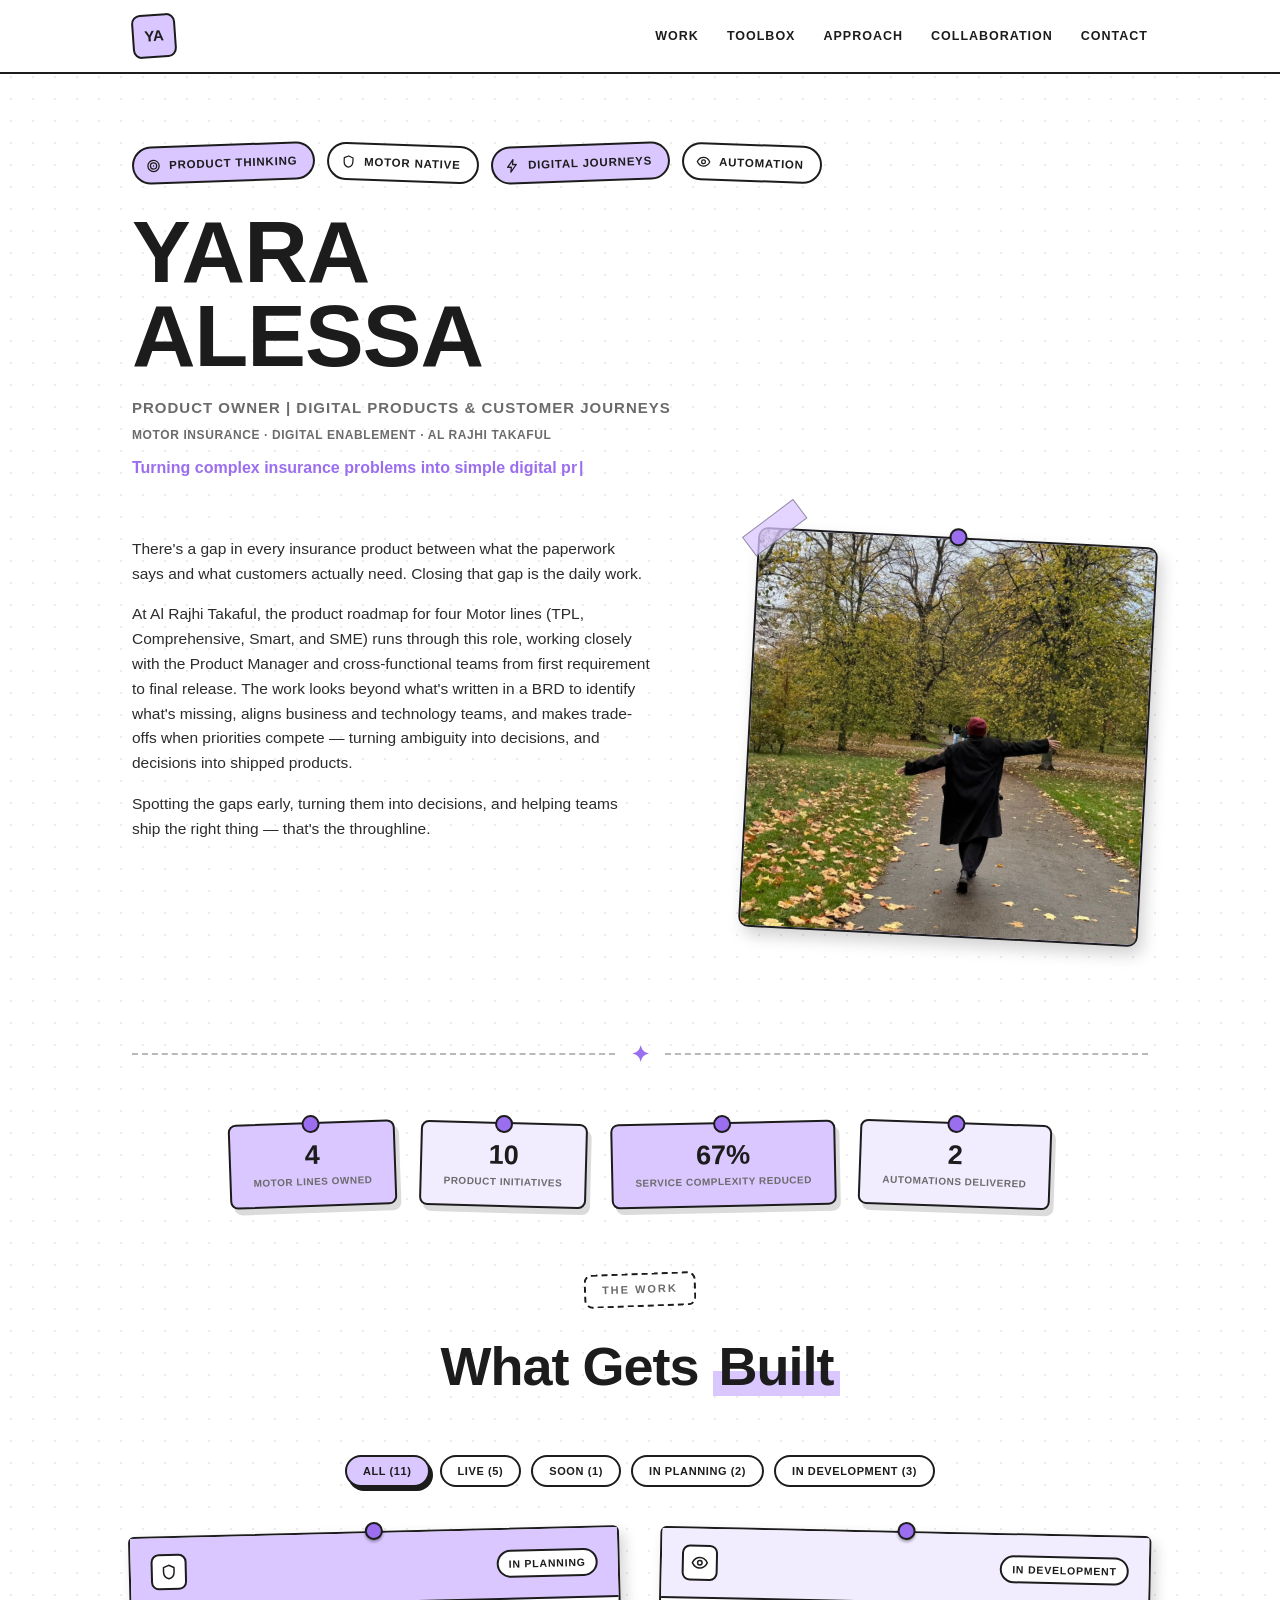
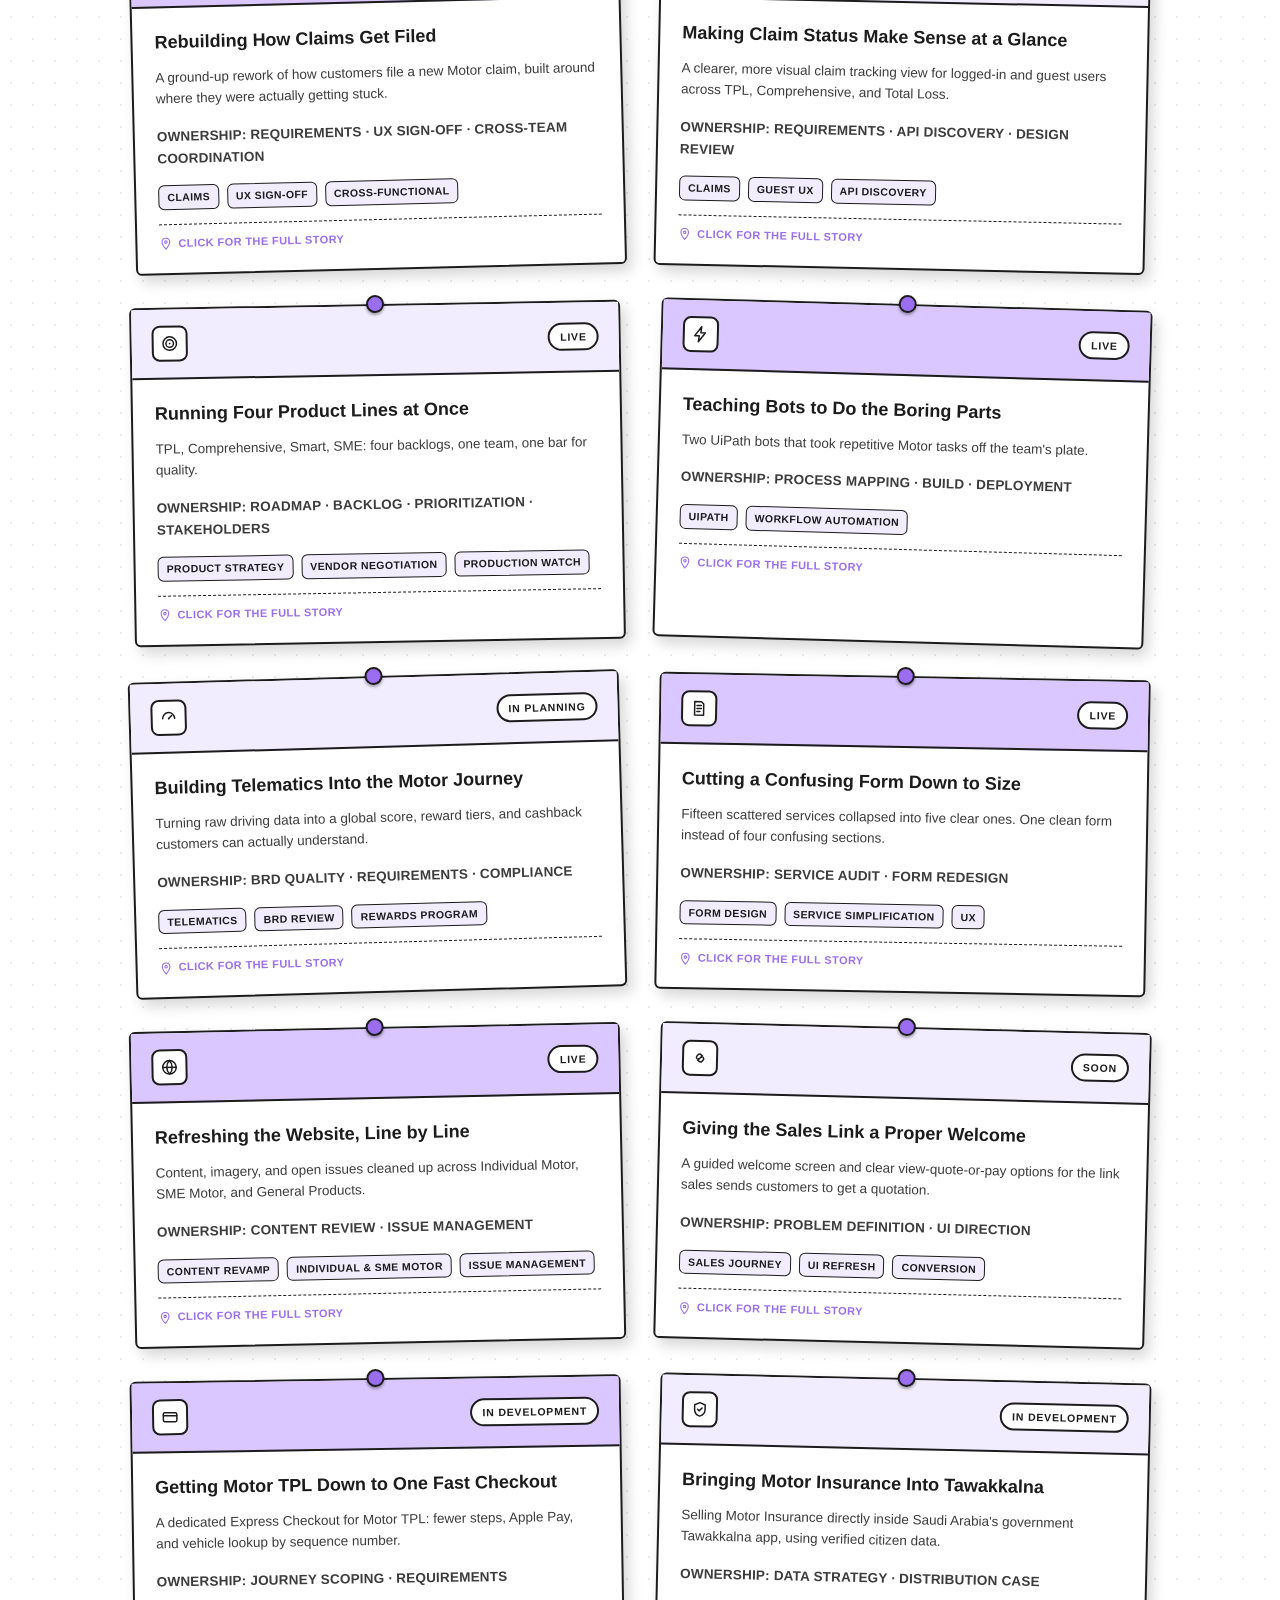
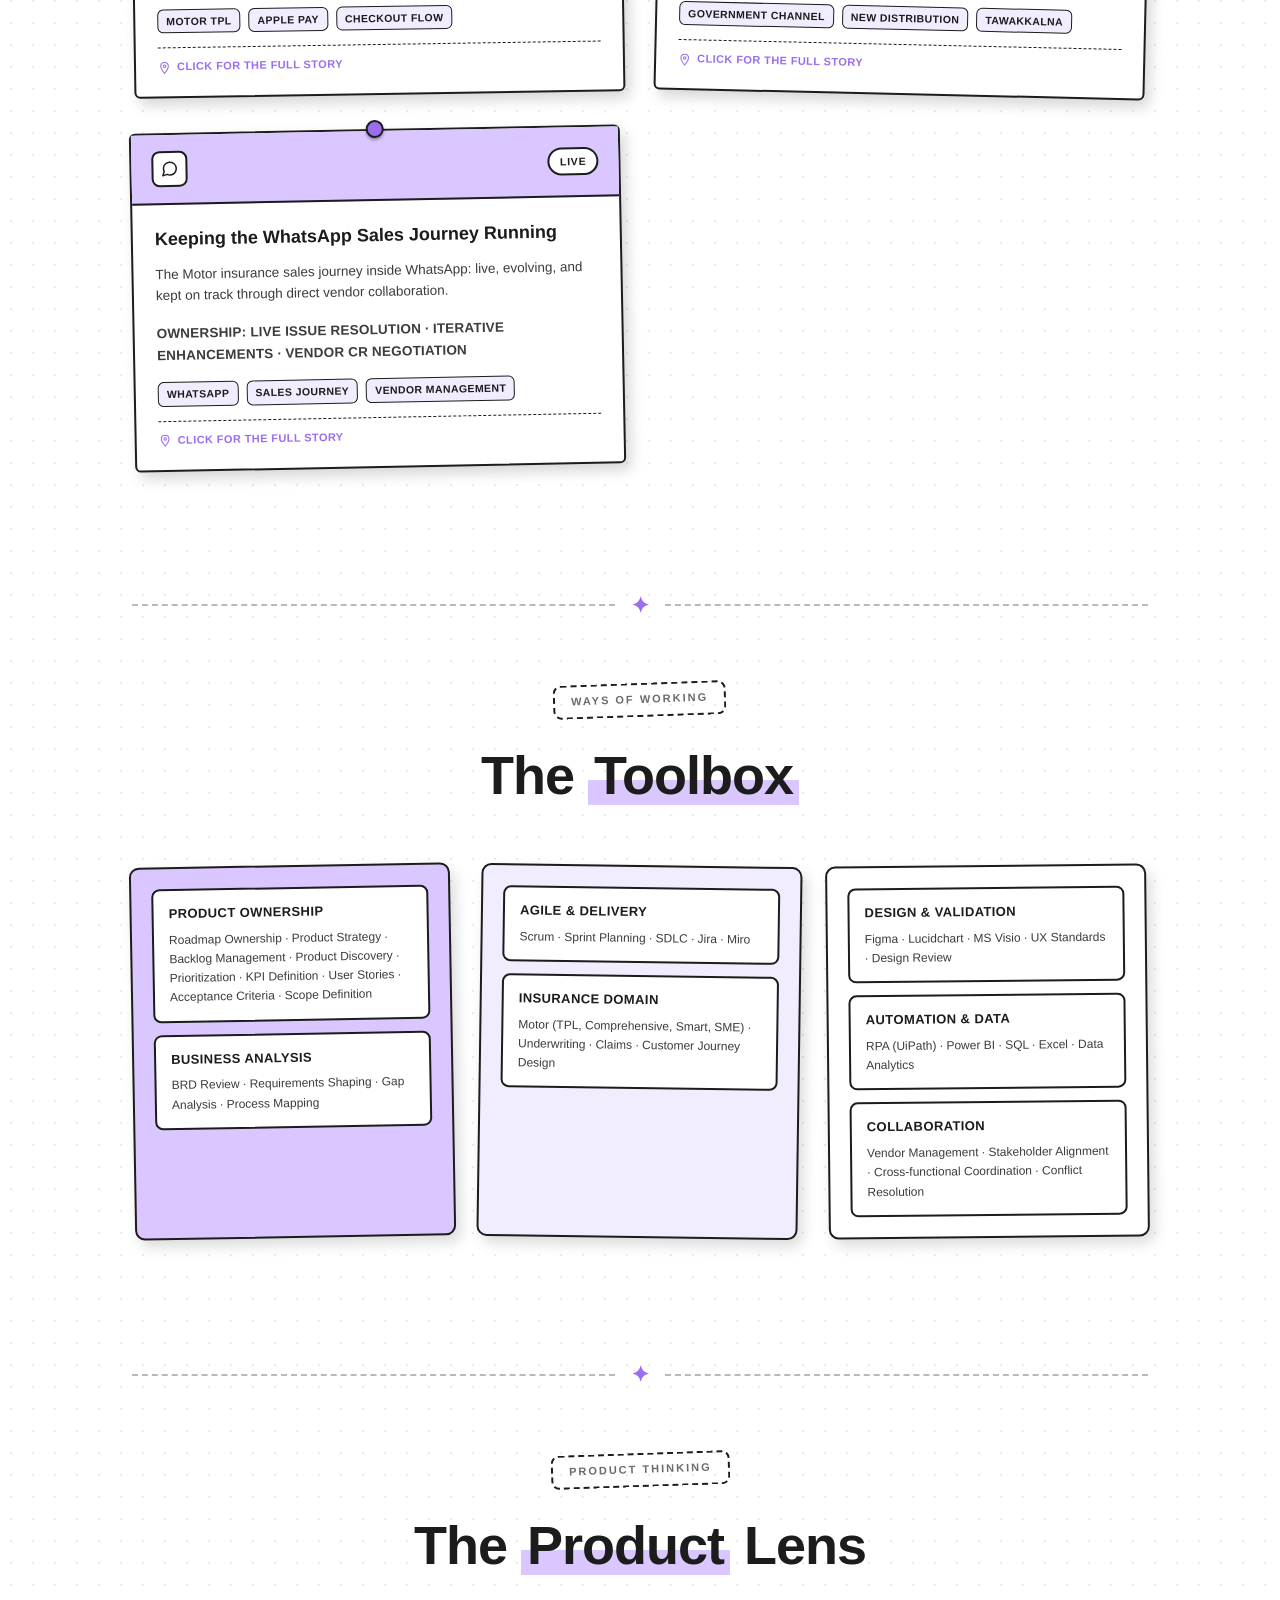
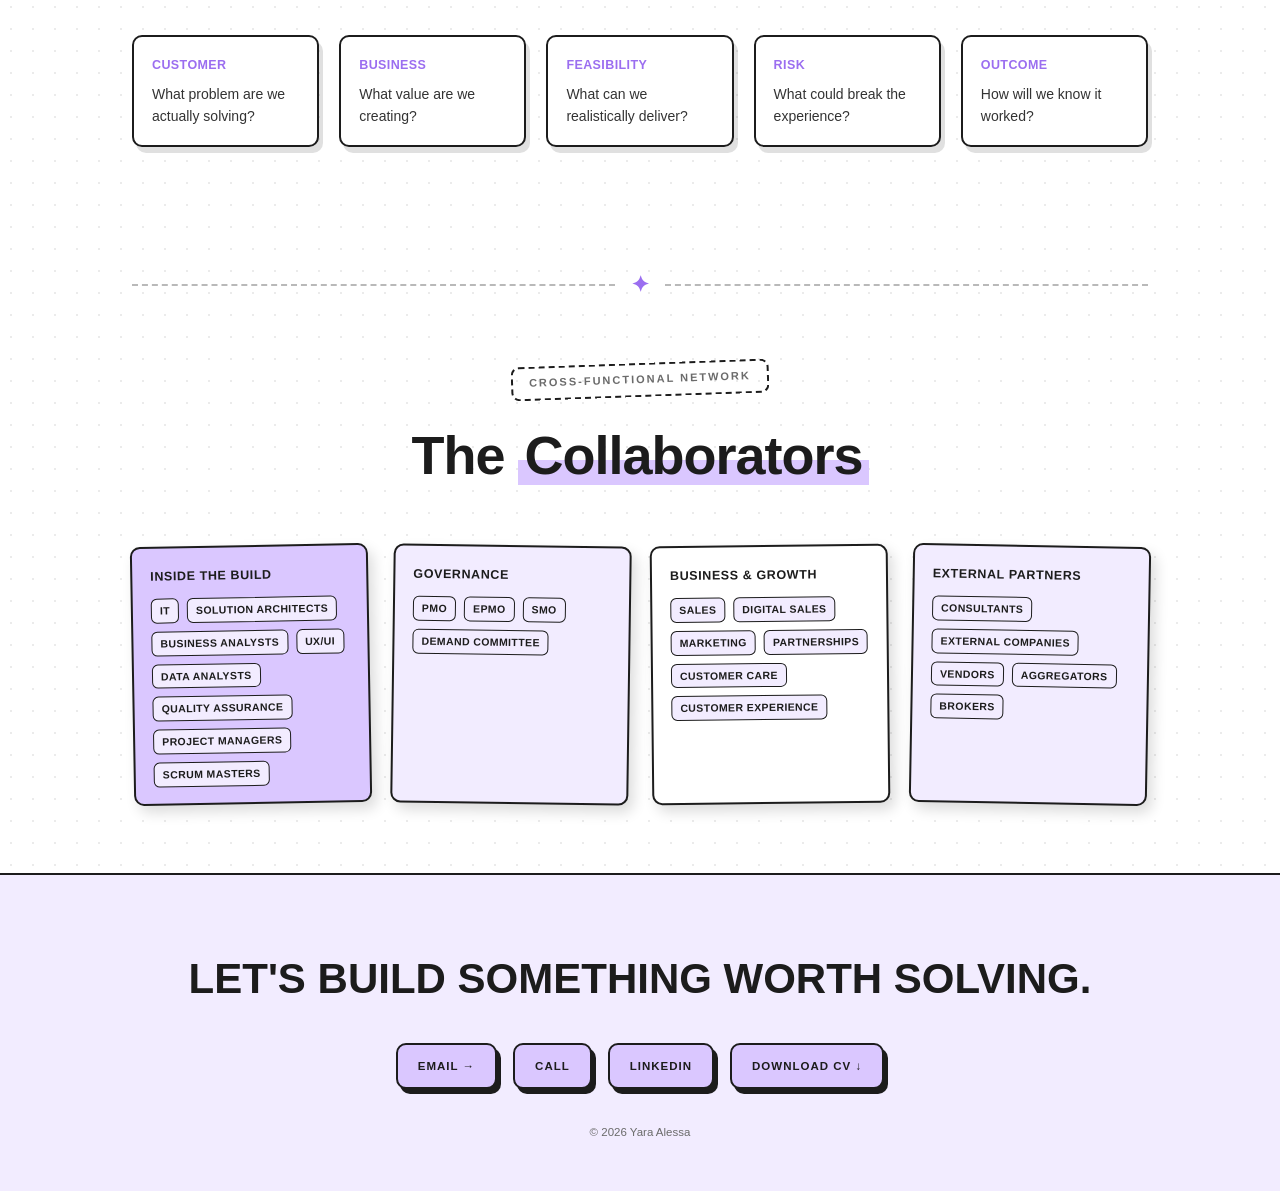
==== index.html @ 19c5534a "Restore plain nav bar Brings back the nav (logo, section links, scroll progress line) as it was at 6" ====
<!DOCTYPE html>
<html lang="en">
<head>
<meta charset="UTF-8">
<meta name="viewport" content="width=device-width, initial-scale=1.0">
<title>Yara Alessa | Product Owner</title>
<link rel="stylesheet" href="css/styles.css">
</head>
<body>

<nav>
  <div class="scroll-progress" id="scrollProgress"></div>
  <div class="wrap">
    <div class="logo-box">YA</div>
    <div class="navlinks">
      <a href="#work">Work</a>
      <a href="#skills">Toolbox</a>
      <a href="#thinking">Approach</a>
      <a href="#collaborators">Collaboration</a>
      <a href="#contact">Contact</a>
    </div>
  </div>
</nav>

<header class="hero">
  <div class="leaves" aria-hidden="true">
    <div class="leaf" style="left:4%;width:16px;animation-duration:12s;animation-delay:-2s;color:#c1602f;">
      <svg viewBox="0 0 24 24" width="16" height="16" stroke="#c1602f"><path d="M12 2C7 6 4 11 4 15a8 8 0 0016 0c0-4-3-9-8-13z"/><path d="M12 21V8"/></svg>
    </div>
    <div class="leaf" style="left:14%;width:12px;animation-duration:9s;animation-delay:-6s;">
      <svg viewBox="0 0 24 24" width="12" height="12" stroke="#d99a3d"><path d="M12 2C7 6 4 11 4 15a8 8 0 0016 0c0-4-3-9-8-13z"/><path d="M12 21V8"/></svg>
    </div>
    <div class="leaf" style="left:26%;width:20px;animation-duration:15s;animation-delay:-1s;">
      <svg viewBox="0 0 24 24" width="20" height="20" stroke="#c1602f"><path d="M12 2C7 6 4 11 4 15a8 8 0 0016 0c0-4-3-9-8-13z"/><path d="M12 21V8"/></svg>
    </div>
    <div class="leaf" style="left:38%;width:14px;animation-duration:10.5s;animation-delay:-4s;">
      <svg viewBox="0 0 24 24" width="14" height="14" stroke="#e0b34d"><path d="M12 2C7 6 4 11 4 15a8 8 0 0016 0c0-4-3-9-8-13z"/><path d="M12 21V8"/></svg>
    </div>
    <div class="leaf" style="left:52%;width:18px;animation-duration:13s;animation-delay:-8s;">
      <svg viewBox="0 0 24 24" width="18" height="18" stroke="#c1602f"><path d="M12 2C7 6 4 11 4 15a8 8 0 0016 0c0-4-3-9-8-13z"/><path d="M12 21V8"/></svg>
    </div>
    <div class="leaf" style="left:64%;width:13px;animation-duration:11s;animation-delay:-3s;">
      <svg viewBox="0 0 24 24" width="13" height="13" stroke="#d99a3d"><path d="M12 2C7 6 4 11 4 15a8 8 0 0016 0c0-4-3-9-8-13z"/><path d="M12 21V8"/></svg>
    </div>
    <div class="leaf" style="left:76%;width:19px;animation-duration:14s;animation-delay:-7s;">
      <svg viewBox="0 0 24 24" width="19" height="19" stroke="#e0b34d"><path d="M12 2C7 6 4 11 4 15a8 8 0 0016 0c0-4-3-9-8-13z"/><path d="M12 21V8"/></svg>
    </div>
    <div class="leaf" style="left:88%;width:15px;animation-duration:10s;animation-delay:-5s;">
      <svg viewBox="0 0 24 24" width="15" height="15" stroke="#c1602f"><path d="M12 2C7 6 4 11 4 15a8 8 0 0016 0c0-4-3-9-8-13z"/><path d="M12 21V8"/></svg>
    </div>
    <div class="leaf" style="left:95%;width:11px;animation-duration:9.5s;animation-delay:-9s;">
      <svg viewBox="0 0 24 24" width="11" height="11" stroke="#d99a3d"><path d="M12 2C7 6 4 11 4 15a8 8 0 0016 0c0-4-3-9-8-13z"/><path d="M12 21V8"/></svg>
    </div>
  </div>
  <div class="wrap">
    <div class="badges">
      <span class="pill c1"><svg viewBox="0 0 24 24"><circle cx="12" cy="12" r="9"/><circle cx="12" cy="12" r="5"/><circle cx="12" cy="12" r="1.2" fill="var(--ink)" stroke="none"/></svg>Product Thinking</span>
      <span class="pill c2"><svg viewBox="0 0 24 24"><path d="M12 3l7 3v6c0 5-3.5 8-7 9-3.5-1-7-4-7-9V6l7-3z"/></svg>Motor Native</span>
      <span class="pill c3"><svg viewBox="0 0 24 24"><path d="M13 2L4 14h6l-1 8 9-12h-6l1-8z"/></svg>Digital Journeys</span>
      <span class="pill c4"><svg viewBox="0 0 24 24"><path d="M2 12s3.5-7 10-7 10 7 10 7-3.5 7-10 7-10-7-10-7z"/><circle cx="12" cy="12" r="3"/></svg>Automation</span>
    </div>

    <h1 class="name">Yara<br>Alessa</h1>
    <div class="role">Product Owner | Digital Products &amp; Customer Journeys</div>
    <div class="role-sub">Motor Insurance · Digital Enablement · Al Rajhi Takaful</div>
    <div class="tagline"><span id="taglineText"></span><span class="tagline-cursor">|</span></div>

    <div class="hero-grid">
      <div class="hero-text">
        <p>There's a gap in every insurance product between what the paperwork says and what customers
        actually need. Closing that gap is the daily work.</p>
        <p>At Al Rajhi Takaful, the product roadmap for four Motor lines (TPL, Comprehensive, Smart,
        and SME) runs through this role, working closely with the Product Manager and cross-functional
        teams from first requirement to final release. The work looks beyond what's written in a BRD to
        identify what's missing, aligns business and technology teams, and makes trade-offs when
        priorities compete — turning ambiguity into decisions, and decisions into shipped products.</p>
        <p>Spotting the gaps early, turning them into decisions, and helping teams ship the right thing —
        that's the throughline.</p>
        </div>
      <div class="monogram-card">
        <div class="tape"></div>
        <div class="pin"></div>
        <div class="photo-frame">
          <img src="assets/yara-photo.jpg" alt="Yara Alessa walking in an autumn park">
        </div>
      </div>
    </div>
  </div>
</header>

<div class="wrap"><div class="divider"><span class="line"></span><span class="mark">✦</span><span class="line"></span></div></div>

<div class="wrap">
  <div class="stats-strip">
    <div class="stat-note n1"><span class="stat-num">4</span><span class="stat-label">Motor Lines Owned</span></div>
    <div class="stat-note n2"><span class="stat-num">10</span><span class="stat-label">Product Initiatives</span></div>
    <div class="stat-note n3"><span class="stat-num">67%</span><span class="stat-label">Service Complexity Reduced</span></div>
    <div class="stat-note n4"><span class="stat-num">2</span><span class="stat-label">Automations Delivered</span></div>
  </div>
</div>

<section id="work">
  <div class="wrap">
    <div class="eyebrow-wrap">
      <span class="eyebrow-badge">The Work</span>
      <h2 class="big-heading">What Gets <span class="hl">Built</span></h2>
    </div>

    <div class="filter-bar">
      <button class="filter-pill active" data-filter="all">All (11)</button>
      <button class="filter-pill" data-filter="Live">Live (5)</button>
      <button class="filter-pill" data-filter="Soon">Soon (1)</button>
      <button class="filter-pill" data-filter="In Planning">In Planning (2)</button>
      <button class="filter-pill" data-filter="In Development">In Development (3)</button>
    </div>

    <div class="project-grid">

      <div class="p-card c1" data-status="In Planning" onclick="openModal('modal-1')" role="button" tabindex="0" onkeydown="if(event.key==='Enter'){openModal('modal-1')}">
        <div class="pin"></div>
        <div class="bar">
          <div class="icon-box"><svg viewBox="0 0 24 24"><path d="M12 3l7 3v6c0 5-3.5 8-7 9-3.5-1-7-4-7-9V6l7-3z"/></svg></div>
          <span class="status-chip">In Planning</span>
        </div>
        <div class="p-body">
          <h3>Rebuilding How Claims Get Filed</h3>
          <p>A ground-up rework of how customers file a new Motor claim, built around where they were
          actually getting stuck.</p>
          <p class="ownership-line">Ownership: Requirements · UX Sign-off · Cross-team Coordination</p>
          <div class="tag-row">
            <span class="tag">Claims</span>
            <span class="tag">UX Sign-off</span>
            <span class="tag">Cross-functional</span>
          </div>
          <div class="click-hint"><svg viewBox="0 0 24 24"><path d="M12 2C8 2 5 5 5 9c0 5 7 13 7 13s7-8 7-13c0-4-3-7-7-7z"/><circle cx="12" cy="9" r="2.3"/></svg>Click for the full story</div>
        </div>
      </div>

      <div class="p-card" data-status="In Development" onclick="openModal('modal-6')" role="button" tabindex="0" onkeydown="if(event.key==='Enter'){openModal('modal-6')}">
        <div class="pin"></div>
        <div class="bar">
          <div class="icon-box"><svg viewBox="0 0 24 24"><path d="M2 12s3.5-7 10-7 10 7 10 7-3.5 7-10 7-10-7-10-7z"/><circle cx="12" cy="12" r="3"/></svg></div>
          <span class="status-chip">In Development</span>
        </div>
        <div class="p-body">
          <h3>Making Claim Status Make Sense at a Glance</h3>
          <p>A clearer, more visual claim tracking view for logged-in and guest users across TPL, Comprehensive, and Total Loss.</p>
          <p class="ownership-line">Ownership: Requirements · API Discovery · Design Review</p>
          <div class="tag-row">
            <span class="tag">Claims</span>
            <span class="tag">Guest UX</span>
            <span class="tag">API Discovery</span>
          </div>
          <div class="click-hint"><svg viewBox="0 0 24 24"><path d="M12 2C8 2 5 5 5 9c0 5 7 13 7 13s7-8 7-13c0-4-3-7-7-7z"/><circle cx="12" cy="9" r="2.3"/></svg>Click for the full story</div>
        </div>
      </div>

      <div class="p-card c2" data-status="Live" onclick="openModal('modal-2')" role="button" tabindex="0" onkeydown="if(event.key==='Enter'){openModal('modal-2')}">
        <div class="pin"></div>
        <div class="bar">
          <div class="icon-box"><svg viewBox="0 0 24 24"><circle cx="12" cy="12" r="9"/><circle cx="12" cy="12" r="5"/><circle cx="12" cy="12" r="1.2" fill="var(--ink)" stroke="none"/></svg></div>
          <span class="status-chip">Live</span>
        </div>
        <div class="p-body">
          <h3>Running Four Product Lines at Once</h3>
          <p>TPL, Comprehensive, Smart, SME: four backlogs, one team, one bar for quality.</p>
          <p class="ownership-line">Ownership: Roadmap · Backlog · Prioritization · Stakeholders</p>
          <div class="tag-row">
            <span class="tag">Product Strategy</span>
            <span class="tag">Vendor Negotiation</span>
            <span class="tag">Production Watch</span>
          </div>
          <div class="click-hint"><svg viewBox="0 0 24 24"><path d="M12 2C8 2 5 5 5 9c0 5 7 13 7 13s7-8 7-13c0-4-3-7-7-7z"/><circle cx="12" cy="9" r="2.3"/></svg>Click for the full story</div>
        </div>
      </div>

      <div class="p-card c1" data-status="Live" onclick="openModal('modal-3')" role="button" tabindex="0" onkeydown="if(event.key==='Enter'){openModal('modal-3')}">
        <div class="pin"></div>
        <div class="bar">
          <div class="icon-box"><svg viewBox="0 0 24 24"><path d="M13 2L4 14h6l-1 8 9-12h-6l1-8z"/></svg></div>
          <span class="status-chip">Live</span>
        </div>
        <div class="p-body">
          <h3>Teaching Bots to Do the Boring Parts</h3>
          <p>Two UiPath bots that took repetitive Motor tasks off the team's plate.</p>
          <p class="ownership-line">Ownership: Process Mapping · Build · Deployment</p>
          <div class="tag-row">
            <span class="tag">UiPath</span>
            <span class="tag">Workflow Automation</span>
          </div>
          <div class="click-hint"><svg viewBox="0 0 24 24"><path d="M12 2C8 2 5 5 5 9c0 5 7 13 7 13s7-8 7-13c0-4-3-7-7-7z"/><circle cx="12" cy="9" r="2.3"/></svg>Click for the full story</div>
        </div>
      </div>

      <div class="p-card" data-status="In Planning" onclick="openModal('modal-4')" role="button" tabindex="0" onkeydown="if(event.key==='Enter'){openModal('modal-4')}">
        <div class="pin"></div>
        <div class="bar">
          <div class="icon-box"><svg viewBox="0 0 24 24"><path d="M4 13a8 8 0 1 1 16 0"/><path d="M12 13l4-4"/><circle cx="12" cy="13" r="1.2" fill="var(--ink)" stroke="none"/></svg></div>
          <span class="status-chip">In Planning</span>
        </div>
        <div class="p-body">
          <h3>Building Telematics Into the Motor Journey</h3>
          <p>Turning raw driving data into a global score, reward tiers, and cashback customers can actually understand.</p>
          <p class="ownership-line">Ownership: BRD Quality · Requirements · Compliance</p>
          <div class="tag-row">
            <span class="tag">Telematics</span>
            <span class="tag">BRD Review</span>
            <span class="tag">Rewards Program</span>
          </div>
          <div class="click-hint"><svg viewBox="0 0 24 24"><path d="M12 2C8 2 5 5 5 9c0 5 7 13 7 13s7-8 7-13c0-4-3-7-7-7z"/><circle cx="12" cy="9" r="2.3"/></svg>Click for the full story</div>
        </div>
      </div>

      <div class="p-card c1" data-status="Live" onclick="openModal('modal-5')" role="button" tabindex="0" onkeydown="if(event.key==='Enter'){openModal('modal-5')}">
        <div class="pin"></div>
        <div class="bar">
          <div class="icon-box"><svg viewBox="0 0 24 24"><path d="M6 3h9l3 3v15H6z"/><path d="M9 8h6M9 12h6M9 16h4"/></svg></div>
          <span class="status-chip">Live</span>
        </div>
        <div class="p-body">
          <h3>Cutting a Confusing Form Down to Size</h3>
          <p>Fifteen scattered services collapsed into five clear ones. One clean form instead of four confusing sections.</p>
          <p class="ownership-line">Ownership: Service Audit · Form Redesign</p>
          <div class="tag-row">
            <span class="tag">Form Design</span>
            <span class="tag">Service Simplification</span>
            <span class="tag">UX</span>
          </div>
          <div class="click-hint"><svg viewBox="0 0 24 24"><path d="M12 2C8 2 5 5 5 9c0 5 7 13 7 13s7-8 7-13c0-4-3-7-7-7z"/><circle cx="12" cy="9" r="2.3"/></svg>Click for the full story</div>
        </div>
      </div>

      <div class="p-card c1" data-status="Live" onclick="openModal('modal-7')" role="button" tabindex="0" onkeydown="if(event.key==='Enter'){openModal('modal-7')}">
        <div class="pin"></div>
        <div class="bar">
          <div class="icon-box"><svg viewBox="0 0 24 24"><circle cx="12" cy="12" r="9"/><path d="M3 12h18"/><path d="M12 3a13 13 0 0 1 0 18a13 13 0 0 1 0-18"/></svg></div>
          <span class="status-chip">Live</span>
        </div>
        <div class="p-body">
          <h3>Refreshing the Website, Line by Line</h3>
          <p>Content, imagery, and open issues cleaned up across Individual Motor, SME Motor, and General Products.</p>
          <p class="ownership-line">Ownership: Content Review · Issue Management</p>
          <div class="tag-row">
            <span class="tag">Content Revamp</span>
            <span class="tag">Individual & SME Motor</span>
            <span class="tag">Issue Management</span>
          </div>
          <div class="click-hint"><svg viewBox="0 0 24 24"><path d="M12 2C8 2 5 5 5 9c0 5 7 13 7 13s7-8 7-13c0-4-3-7-7-7z"/><circle cx="12" cy="9" r="2.3"/></svg>Click for the full story</div>
        </div>
      </div>

      <div class="p-card" data-status="Soon" onclick="openModal('modal-8')" role="button" tabindex="0" onkeydown="if(event.key==='Enter'){openModal('modal-8')}">
        <div class="pin"></div>
        <div class="bar">
          <div class="icon-box"><svg viewBox="0 0 24 24"><path d="M9 15l6-6"/><path d="M8 13a3 3 0 0 1 0-4l2-2a3 3 0 0 1 4 4"/><path d="M16 11a3 3 0 0 1 0 4l-2 2a3 3 0 0 1-4-4"/></svg></div>
          <span class="status-chip">Soon</span>
        </div>
        <div class="p-body">
          <h3>Giving the Sales Link a Proper Welcome</h3>
          <p>A guided welcome screen and clear view-quote-or-pay options for the link sales sends customers to get a quotation.</p>
          <p class="ownership-line">Ownership: Problem Definition · UI Direction</p>
          <div class="tag-row">
            <span class="tag">Sales Journey</span>
            <span class="tag">UI Refresh</span>
            <span class="tag">Conversion</span>
          </div>
          <div class="click-hint"><svg viewBox="0 0 24 24"><path d="M12 2C8 2 5 5 5 9c0 5 7 13 7 13s7-8 7-13c0-4-3-7-7-7z"/><circle cx="12" cy="9" r="2.3"/></svg>Click for the full story</div>
        </div>
      </div>

      <div class="p-card c1" data-status="In Development" onclick="openModal('modal-9')" role="button" tabindex="0" onkeydown="if(event.key==='Enter'){openModal('modal-9')}">
        <div class="pin"></div>
        <div class="bar">
          <div class="icon-box"><svg viewBox="0 0 24 24"><rect x="3" y="6" width="18" height="12" rx="2"/><path d="M3 10h18"/></svg></div>
          <span class="status-chip">In Development</span>
        </div>
        <div class="p-body">
          <h3>Getting Motor TPL Down to One Fast Checkout</h3>
          <p>A dedicated Express Checkout for Motor TPL: fewer steps, Apple Pay, and vehicle lookup by sequence number.</p>
          <p class="ownership-line">Ownership: Journey Scoping · Requirements</p>
          <div class="tag-row">
            <span class="tag">Motor TPL</span>
            <span class="tag">Apple Pay</span>
            <span class="tag">Checkout Flow</span>
          </div>
          <div class="click-hint"><svg viewBox="0 0 24 24"><path d="M12 2C8 2 5 5 5 9c0 5 7 13 7 13s7-8 7-13c0-4-3-7-7-7z"/><circle cx="12" cy="9" r="2.3"/></svg>Click for the full story</div>
        </div>
      </div>

      <div class="p-card" data-status="In Development" onclick="openModal('modal-10')" role="button" tabindex="0" onkeydown="if(event.key==='Enter'){openModal('modal-10')}">
        <div class="pin"></div>
        <div class="bar">
          <div class="icon-box"><svg viewBox="0 0 24 24"><path d="M12 3l7 3v6c0 5-3.5 8-7 9-3.5-1-7-4-7-9V6l7-3z"/><path d="M9 12l2 2 4-4"/></svg></div>
          <span class="status-chip">In Development</span>
        </div>
        <div class="p-body">
          <h3>Bringing Motor Insurance Into Tawakkalna</h3>
          <p>Selling Motor Insurance directly inside Saudi Arabia's government Tawakkalna app, using verified citizen data.</p>
          <p class="ownership-line">Ownership: Data Strategy · Distribution Case</p>
          <div class="tag-row">
            <span class="tag">Government Channel</span>
            <span class="tag">New Distribution</span>
            <span class="tag">Tawakkalna</span>
          </div>
          <div class="click-hint"><svg viewBox="0 0 24 24"><path d="M12 2C8 2 5 5 5 9c0 5 7 13 7 13s7-8 7-13c0-4-3-7-7-7z"/><circle cx="12" cy="9" r="2.3"/></svg>Click for the full story</div>
        </div>
      </div>

      <div class="p-card c1" data-status="Live" onclick="openModal('modal-11')" role="button" tabindex="0" onkeydown="if(event.key==='Enter'){openModal('modal-11')}">
        <div class="pin"></div>
        <div class="bar">
          <div class="icon-box"><svg viewBox="0 0 24 24"><path d="M21 11.5a8.38 8.38 0 0 1-.9 3.8 8.5 8.5 0 0 1-7.6 4.7 8.38 8.38 0 0 1-3.8-.9L3 21l1.9-5.7a8.38 8.38 0 0 1-.9-3.8 8.5 8.5 0 0 1 4.7-7.6 8.38 8.38 0 0 1 3.8-.9h.5a8.48 8.48 0 0 1 8 8v.5z"/></svg></div>
          <span class="status-chip">Live</span>
        </div>
        <div class="p-body">
          <h3>Keeping the WhatsApp Sales Journey Running</h3>
          <p>The Motor insurance sales journey inside WhatsApp: live, evolving, and kept on track through direct vendor collaboration.</p>
          <p class="ownership-line">Ownership: Live Issue Resolution · Iterative Enhancements · Vendor CR Negotiation</p>
          <div class="tag-row">
            <span class="tag">WhatsApp</span>
            <span class="tag">Sales Journey</span>
            <span class="tag">Vendor Management</span>
          </div>
          <div class="click-hint"><svg viewBox="0 0 24 24"><path d="M12 2C8 2 5 5 5 9c0 5 7 13 7 13s7-8 7-13c0-4-3-7-7-7z"/><circle cx="12" cy="9" r="2.3"/></svg>Click for the full story</div>
        </div>
      </div>

    </div>
  </div>
</section>

<div class="wrap"><div class="divider"><span class="line"></span><span class="mark">✦</span><span class="line"></span></div></div>

<section id="skills">
  <div class="wrap">
    <div class="eyebrow-wrap">
      <span class="eyebrow-badge">Ways of Working</span>
      <h2 class="big-heading">The <span class="hl">Toolbox</span></h2>
    </div>

    <div class="skills-grid">
      <div class="skill-col">
        <div class="skill-group">
          <h4>Product Ownership</h4>
          <p>Roadmap Ownership · Product Strategy · Backlog Management · Product Discovery · Prioritization · KPI Definition · User Stories · Acceptance Criteria · Scope Definition</p>
        </div>
        <div class="skill-group">
          <h4>Business Analysis</h4>
          <p>BRD Review · Requirements Shaping · Gap Analysis · Process Mapping</p>
        </div>
      </div>

      <div class="skill-col">
        <div class="skill-group">
          <h4>Agile & Delivery</h4>
          <p>Scrum · Sprint Planning · SDLC · Jira · Miro</p>
        </div>
        <div class="skill-group">
          <h4>Insurance Domain</h4>
          <p>Motor (TPL, Comprehensive, Smart, SME) · Underwriting · Claims · Customer Journey Design</p>
        </div>
      </div>

      <div class="skill-col">
        <div class="skill-group">
          <h4>Design & Validation</h4>
          <p>Figma · Lucidchart · MS Visio · UX Standards · Design Review</p>
        </div>
        <div class="skill-group">
          <h4>Automation & Data</h4>
          <p>RPA (UiPath) · Power BI · SQL · Excel · Data Analytics</p>
        </div>
        <div class="skill-group">
          <h4>Collaboration</h4>
          <p>Vendor Management · Stakeholder Alignment · Cross-functional Coordination · Conflict Resolution</p>
        </div>
      </div>
    </div>
  </div>
</section>

<div class="wrap"><div class="divider"><span class="line"></span><span class="mark">✦</span><span class="line"></span></div></div>

<section id="thinking">
  <div class="wrap">
    <div class="eyebrow-wrap">
      <span class="eyebrow-badge">Product Thinking</span>
      <h2 class="big-heading">The <span class="hl">Product</span> Lens</h2>
    </div>
    <div class="think-grid">
      <div class="think-card">
        <h4>Customer</h4>
        <p>What problem are we actually solving?</p>
      </div>
      <div class="think-card">
        <h4>Business</h4>
        <p>What value are we creating?</p>
      </div>
      <div class="think-card">
        <h4>Feasibility</h4>
        <p>What can we realistically deliver?</p>
      </div>
      <div class="think-card">
        <h4>Risk</h4>
        <p>What could break the experience?</p>
      </div>
      <div class="think-card">
        <h4>Outcome</h4>
        <p>How will we know it worked?</p>
      </div>
    </div>
  </div>
</section>

<div class="wrap"><div class="divider"><span class="line"></span><span class="mark">✦</span><span class="line"></span></div></div>

<section id="collaborators">
  <div class="wrap">
    <div class="eyebrow-wrap">
      <span class="eyebrow-badge">Cross-Functional Network</span>
      <h2 class="big-heading">The <span class="hl">Collaborators</span></h2>
    </div>

    <div class="collab-grid">
      <div class="collab-col">
        <h4>Inside the Build</h4>
        <div class="collab-tags">
          <span class="tag">IT</span>
          <span class="tag">Solution Architects</span>
          <span class="tag">Business Analysts</span>
          <span class="tag">UX/UI</span>
          <span class="tag">Data Analysts</span>
          <span class="tag">Quality Assurance</span>
          <span class="tag">Project Managers</span>
          <span class="tag">Scrum Masters</span>
        </div>
      </div>
      <div class="collab-col">
        <h4>Governance</h4>
        <div class="collab-tags">
          <span class="tag">PMO</span>
          <span class="tag">EPMO</span>
          <span class="tag">SMO</span>
          <span class="tag">Demand Committee</span>
        </div>
      </div>
      <div class="collab-col">
        <h4>Business & Growth</h4>
        <div class="collab-tags">
          <span class="tag">Sales</span>
          <span class="tag">Digital Sales</span>
          <span class="tag">Marketing</span>
          <span class="tag">Partnerships</span>
          <span class="tag">Customer Care</span>
          <span class="tag">Customer Experience</span>
        </div>
      </div>
      <div class="collab-col">
        <h4>External Partners</h4>
        <div class="collab-tags">
          <span class="tag">Consultants</span>
          <span class="tag">External Companies</span>
          <span class="tag">Vendors</span>
          <span class="tag">Aggregators</span>
          <span class="tag">Brokers</span>
        </div>
      </div>
    </div>
  </div>
</section>

<footer id="contact">
  <div class="wrap">
    <h2>Let's Build Something Worth Solving.</h2>
    <div class="btn-row">
      <a class="btn" href="mailto:Yara67alessa@gmail.com">Email →</a>
      <a class="btn" href="tel:+966536404556">Call</a>
      <a class="btn" href="https://linkedin.com/in/yara-alessa-59ba1a264" target="_blank">LinkedIn</a>
      <a class="btn" href="assets/Yara_Alessa_CV.pdf" download="Yara_Alessa_CV.pdf">Download CV &darr;</a>
    </div>
    <div class="fine">© 2026 Yara Alessa</div>
  </div>
</footer>

<!-- MODALS -->
<div id="modal-1" class="modal-overlay" onclick="if(event.target===this) closeModal('modal-1')">
  <div class="modal-card">
    <button class="modal-close" onclick="closeModal('modal-1')">✕</button>
    <h3>Rebuilding How Claims Get Filed</h3>
    <span class="modal-status">In Planning</span>
    <div class="modal-block">
      <h4>Problem</h4>
      <p>Customers registering a new Motor claim across web and mobile ran into friction in the existing
      Register Claims flow, enough to create drop-off and extra support load.</p>
    </div>
    <div class="modal-block">
      <h4>Decision</h4>
      <p>Redesign the Register Claims flow end-to-end, built around where customers were actually getting
      stuck when filing a new claim, rather than patching the existing process.</p>
    </div>
    <div class="modal-block">
      <h4>Ownership</h4>
      <ul>
        <li>Reviewed BRDs line by line to catch gaps between what's documented and what the business
        actually needs before development starts.</li>
        <li>Validated every UI/UX design against Motor UX standards before handoff to developers.</li>
        <li>Coordinated across IT, developers, solution architects, PMO, E-PMO, SMO, QA, UX, and Business
        Analysts to keep the build moving.</li>
        <li>Resolved scope conflicts and missed requirements in real time rather than letting them stall
        delivery.</li>
      </ul>
    </div>
    <div class="modal-block">
      <h4>Outcome</h4>
      <p>The redesigned claim filing journey is currently in System Integration Testing (the last major
      checkpoint before it reaches live Motor Claims customers).</p>
    </div>
  </div>
</div>

<div id="modal-6" class="modal-overlay" onclick="if(event.target===this) closeModal('modal-6')">
  <div class="modal-card">
    <button class="modal-close" onclick="closeModal('modal-6')">✕</button>
    <h3>Making Claim Status Make Sense at a Glance</h3>
    <span class="modal-status">In Development</span>
    <div class="modal-block">
      <h4>Problem</h4>
      <p>The existing claim tracking view lacked clarity and structure. Customers struggled to understand
      claim progress or what to do next, without changing the underlying claims process itself.</p>
    </div>
    <div class="modal-block">
      <h4>Decision</h4>
      <p>Redesign the tracking view for clarity across TPL, Comprehensive, and Total Loss without touching
      the underlying claims process, and simplify the invoice upload step.</p>
    </div>
    <div class="modal-block">
      <h4>Ownership</h4>
      <ul>
        <li>Mapped how TPL, Comprehensive, and Total Loss claims each carry different requirements and
        stages, with no single source of truth to start from.</li>
        <li>Worked directly with developers to pull the APIs needed and with the claims department to fill
        the knowledge gaps.</li>
        <li>Reviewed every design pass against the BRD to keep it aligned and easy to follow.</li>
        <li>Simplified the invoice upload step so customers could add documents without confusion.</li>
      </ul>
    </div>
    <div class="modal-block">
      <h4>Outcome</h4>
      <p>A visually clearer tracking experience for both logged-in and guest users, with easier invoice
      upload.</p>
    </div>
  </div>
</div>

<div id="modal-2" class="modal-overlay" onclick="if(event.target===this) closeModal('modal-2')">
  <div class="modal-card">
    <button class="modal-close" onclick="closeModal('modal-2')">✕</button>
    <h3>Running Four Product Lines at Once</h3>
    <span class="modal-status">Live</span>
    <div class="modal-block">
      <h4>Problem</h4>
      <p>Al Rajhi Takaful needed consistent, accountable delivery across TPL, Comprehensive, Smart, and SME
      on both web and mobile, instead of four disconnected efforts.</p>
    </div>
    <div class="modal-block">
      <h4>Decision</h4>
      <p>Apply one consistent quality bar and one backlog structure across all four product lines, working
      closely with the Product Manager, instead of running them as four separate efforts.</p>
    </div>
    <div class="modal-block">
      <h4>Ownership</h4>
      <ul>
        <li>Led scope definition and requirements shaping across all four lines, in step with the Product
        Manager.</li>
        <li>Engaged external vendors and consultants, negotiating scope and validating technical
        approaches.</li>
        <li>Monitored live Motor services with the team, resolving production issues before they
        escalate.</li>
        <li>Hunted for customer friction points and acquisition opportunities to keep pushing the products
        forward.</li>
      </ul>
    </div>
    <div class="modal-block">
      <h4>Outcome</h4>
      <p>Consistent, accountable delivery across TPL, Comprehensive, Smart, and SME, live on both web and
      mobile.</p>
    </div>
  </div>
</div>


<div id="modal-3" class="modal-overlay" onclick="if(event.target===this) closeModal('modal-3')">
  <div class="modal-card">
    <button class="modal-close" onclick="closeModal('modal-3')">✕</button>
    <h3>Teaching Bots to Do the Boring Parts</h3>
    <span class="modal-status">Live</span>
    <div class="modal-block">
      <h4>Problem</h4>
      <p>Manual, repetitive tasks inside Motor operations were eating time that should have gone to
      higher-value work.</p>
    </div>
    <div class="modal-block">
      <h4>Decision</h4>
      <p>Automate the manual process exactly as it ran, building 2 end-to-end RPA workflows in UiPath,
      rather than redesigning the underlying workflow.</p>
    </div>
    <div class="modal-block">
      <h4>Ownership</h4>
      <ul>
        <li>Watched the manual process run step by step to understand it fully.</li>
        <li>Translated the observed workflow into bot logic.</li>
        <li>Built, tested, and deployed both bots into production end-to-end.</li>
      </ul>
    </div>
    <div class="modal-block">
      <h4>Outcome</h4>
      <p>Manual operational effort stays down across the automated workflows, freeing that time for work
      that needs a human.</p>
    </div>
  </div>
</div>

<div id="modal-4" class="modal-overlay" onclick="if(event.target===this) closeModal('modal-4')">
  <div class="modal-card">
    <button class="modal-close" onclick="closeModal('modal-4')">✕</button>
    <h3>Building Telematics Into the Motor Journey</h3>
    <span class="modal-status">In Planning</span>
    <div class="modal-block">
      <h4>Problem</h4>
      <p>ART's new Telematics Platform tracks driving behavior through two mechanisms (a Telematics Device
      and a Mobile SDK), but raw trip and event data means nothing to a customer unless it's turned into a
      score, a tier, and a reason to keep driving safely.</p>
    </div>
    <div class="modal-block">
      <h4>Decision</h4>
      <p>Define customer-facing Global Score, Trip, and enrollment status views, paired with reward-tier
      logic (Premium, Gold, Silver) and cashback, rather than exposing raw trip data.</p>
    </div>
    <div class="modal-block">
      <h4>Ownership</h4>
      <ul>
        <li>Ran BRD quality reviews with the business analyst to close requirement gaps before
        development.</li>
        <li>Defined the customer-facing score, trip, and enrollment status views.</li>
        <li>Shaped the rewards logic sorting customers into tiers and calculating cashback.</li>
        <li>Drafted compliance-focused guidance on SDK activation models and mapped the enrollment flow
        end-to-end.</li>
      </ul>
    </div>
    <div class="modal-block">
      <h4>Outcome</h4>
      <p>Requirements and enrollment flow are locked; the score, trip views, and cashback/rewards logic are
      in build.</p>
    </div>
  </div>
</div>

<div id="modal-5" class="modal-overlay" onclick="if(event.target===this) closeModal('modal-5')">
  <div class="modal-card">
    <button class="modal-close" onclick="closeModal('modal-5')">✕</button>
    <h3>Cutting a Confusing Form Down to Size</h3>
    <span class="modal-status">Live</span>
    <div class="modal-block">
      <h4>Problem</h4>
      <p>The Motor policy request-service form buried customers under 15 loosely organized services spread
      across four sections with overlapping labels, confusing more than it helped.</p>
    </div>
    <div class="modal-block">
      <h4>Decision</h4>
      <p>Narrow 15 services down to 5 tied directly to the customer's policy, and rebuild the form around
      5 straightforward fields instead of 4 overlapping sections.</p>
    </div>
    <div class="modal-block">
      <h4>Ownership</h4>
      <ul>
        <li>Audited all 15 existing services to find which were redundant or unclear.</li>
        <li>Narrowed them to 5 core services tied directly to the customer's policy.</li>
        <li>Rebuilt the form around the simplified structure.</li>
      </ul>
    </div>
    <div class="modal-block">
      <h4>Outcome</h4>
      <p>A 67% reduction in service options. Customers now get a shorter, policy-relevant form instead of
      a maze of overlapping options.</p>
    </div>
  </div>
</div>

<div id="modal-7" class="modal-overlay" onclick="if(event.target===this) closeModal('modal-7')">
  <div class="modal-card">
    <button class="modal-close" onclick="closeModal('modal-7')">✕</button>
    <h3>Refreshing the Website, Line by Line</h3>
    <span class="modal-status">Live</span>
    <div class="modal-block">
      <h4>Problem</h4>
      <p>Across Individual Motor, SME Motor, and General Products, website content and imagery had drifted
      out of date, with unresolved issues piling up.</p>
    </div>
    <div class="modal-block">
      <h4>Decision</h4>
      <p>Review and refresh content and imagery across all three product areas rather than a partial
      cleanup, resolving open issues as they surfaced.</p>
    </div>
    <div class="modal-block">
      <h4>Ownership</h4>
      <ul>
        <li>Reviewed existing content and imagery line by line across all three areas.</li>
        <li>Flagged and managed the issues raised during the review.</li>
      </ul>
    </div>
    <div class="modal-block">
      <h4>Outcome</h4>
      <p>Consistent, up-to-date content across all three product areas.</p>
    </div>
  </div>
</div>

<div id="modal-8" class="modal-overlay" onclick="if(event.target===this) closeModal('modal-8')">
  <div class="modal-card">
    <button class="modal-close" onclick="closeModal('modal-8')">✕</button>
    <h3>Giving the Sales Link a Proper Welcome</h3>
    <span class="modal-status">Soon</span>
    <div class="modal-block">
      <h4>Problem</h4>
      <p>The journey customers landed on after clicking a sales-sent quotation link had no welcoming entry
      point and no flexibility to move between viewing the quote and paying, leading to confusion and
      drop-off.</p>
    </div>
    <div class="modal-block">
      <h4>Decision</h4>
      <p>Add a dedicated welcome screen with a clear choice between viewing the quote or going straight to
      payment, aligned to updated branding standards.</p>
    </div>
    <div class="modal-block">
      <h4>Ownership</h4>
      <ul>
        <li>Defined the problem: a flow that didn't guide users in or reflect modern UX standards.</li>
        <li>Designed the welcome screen and quote-or-pay options.</li>
        <li>Aligned the UI with updated design and branding standards.</li>
      </ul>
    </div>
    <div class="modal-block">
      <h4>Outcome</h4>
      <p>A guided entry point with clear next steps, replacing the old unguided flow, now in final steps
      before release.</p>
    </div>
  </div>
</div>

<div id="modal-9" class="modal-overlay" onclick="if(event.target===this) closeModal('modal-9')">
  <div class="modal-card">
    <button class="modal-close" onclick="closeModal('modal-9')">✕</button>
    <h3>Getting Motor TPL Down to One Fast Checkout</h3>
    <span class="modal-status">In Development</span>
    <div class="modal-block">
      <h4>Problem</h4>
      <p>The standard Motor TPL sales journey asked customers for information ART already had and offered
      no fast payment option, slowing down a purchase that should be quick.</p>
    </div>
    <div class="modal-block">
      <h4>Decision</h4>
      <p>Pull existing customer data instead of re-asking for it, and add Sequence Number vehicle lookup
      and Apple Pay to cut steps out of the journey.</p>
    </div>
    <div class="modal-block">
      <h4>Ownership</h4>
      <ul>
        <li>Scoped the shortened journey to avoid re-asking customers for data ART already has.</li>
        <li>Defined the Sequence Number vehicle lookup to skip manual entry.</li>
        <li>Added Apple Pay to the requirements alongside ART's existing payment methods.</li>
      </ul>
    </div>
    <div class="modal-block">
      <h4>Outcome</h4>
      <p>A faster, lower-friction TPL purchase on both web and mobile, past requirements and now being
      built.</p>
    </div>
  </div>
</div>

<div id="modal-10" class="modal-overlay" onclick="if(event.target===this) closeModal('modal-10')">
  <div class="modal-card">
    <button class="modal-close" onclick="closeModal('modal-10')">✕</button>
    <h3>Bringing Motor Insurance Into Tawakkalna</h3>
    <span class="modal-status">In Development</span>
    <div class="modal-block">
      <h4>Problem</h4>
      <p>ART sold Motor Insurance only through its own digital channels and aggregators, missing a
      trusted, government-backed channel with verified customer data already on file.</p>
    </div>
    <div class="modal-block">
      <h4>Decision</h4>
      <p>Use Tawakkalna's verified data instead of re-collecting it, avoiding duplicate account creation
      and opening a new, trusted distribution channel.</p>
    </div>
    <div class="modal-block">
      <h4>Ownership</h4>
      <ul>
        <li>Defined how ART would use Tawakkalna's verified data instead of re-collecting it.</li>
        <li>Scoped the purchase journey to avoid duplicate account creation.</li>
        <li>Built the case for a new, trusted distribution channel.</li>
      </ul>
    </div>
    <div class="modal-block">
      <h4>Outcome</h4>
      <p>A direct-to-Tawakkalna Motor Insurance journey, now moving from requirements into build.</p>
    </div>
  </div>
</div>

<div id="modal-11" class="modal-overlay" onclick="if(event.target===this) closeModal('modal-11')">
  <div class="modal-card">
    <button class="modal-close" onclick="closeModal('modal-11')">✕</button>
    <h3>Keeping the WhatsApp Sales Journey Running</h3>
    <span class="modal-status">Live</span>
    <div class="modal-block">
      <h4>Problem</h4>
      <p>The Motor insurance sales journey inside WhatsApp needed to stay reliable and current in production,
      with issues surfacing and requirements shifting after launch rather than settling once and for all.</p>
    </div>
    <div class="modal-block">
      <h4>Decision</h4>
      <p>Treat the WhatsApp journey as a live, continuously managed channel: fix production issues as they
      surface and route enhancements through vendor Change Requests instead of leaving the journey static
      after go-live.</p>
    </div>
    <div class="modal-block">
      <h4>Ownership</h4>
      <ul>
        <li>Resolved live production issues affecting the WhatsApp sales journey.</li>
        <li>Drove iterative enhancements to improve the journey over time.</li>
        <li>Negotiated Change Requests directly with the vendor to scope and prioritize fixes.</li>
      </ul>
    </div>
    <div class="modal-block">
      <h4>Outcome</h4>
      <p>A stable, continuously improving Motor sales channel on WhatsApp.</p>
    </div>
  </div>
</div>

<script src="js/script.js"></script>

</body>
</html>
---- css/styles.css ----
:root{
    --paper:#ffffff;
    --dot:rgba(0,0,0,0.08);
    --ink:#1c1c1c;
    --muted:#6b6b6b;
    --purple:#dac7ff;
    --purple-deep:#9b6ef0;
    --purple-pale:#f2ecff;
  }
  *{box-sizing:border-box;}
  html{scroll-behavior:smooth;}
  body{
    margin:0;
    font-family:Helvetica, Arial, sans-serif;
    color:var(--ink);
    background-color:var(--paper);
    background-image:radial-gradient(var(--dot) 1.4px, transparent 1.4px);
    background-size:22px 22px;
    line-height:1.6;
    overflow-x:hidden;
  }
  a{color:inherit;}
  .wrap{max-width:1080px;margin:0 auto;padding:0 32px;}

  /* NAV */
  nav{
    position:sticky;top:0;z-index:50;
    background:var(--paper);
    border-bottom:2px solid var(--ink);
  }
  .scroll-progress{
    position:absolute;top:0;left:0;z-index:51;
    height:3px;width:0%;
    background:var(--purple-deep);
  }
  nav .wrap{display:flex;align-items:center;justify-content:space-between;padding:14px 32px;}
  .logo-box{
    width:44px;height:44px;
    background:var(--purple);
    border:2.5px solid var(--ink);
    border-radius:9px;
    display:flex;align-items:center;justify-content:center;
    font-weight:900;font-size:15px;color:var(--ink);
    transform:rotate(-4deg);
  }
  .navlinks{display:flex;gap:28px;}
  .navlinks a{text-decoration:none;font-size:12.5px;font-weight:800;letter-spacing:1px;text-transform:uppercase;color:var(--ink);}
  .navlinks a:hover{color:var(--purple-deep);}

  /* HERO */
  header.hero{padding:70px 0 50px;position:relative;overflow:hidden;}
  header.hero>.wrap{position:relative;z-index:1;}

  /* FALLING LEAVES */
  .leaves{position:absolute;inset:0;z-index:0;pointer-events:none;overflow:hidden;}
  .leaf{position:absolute;top:-30px;opacity:0;animation:leaf-fall linear infinite;}
  .leaf svg{display:block;fill:none;stroke-width:1.6;stroke-linecap:round;stroke-linejoin:round;}
  @keyframes leaf-fall{
    0%{transform:translateY(-30px) translateX(0) rotate(0deg);opacity:0;}
    8%{opacity:0.55;}
    92%{opacity:0.5;}
    100%{transform:translateY(640px) translateX(46px) rotate(320deg);opacity:0;}
  }
  @media (prefers-reduced-motion:reduce){.leaves{display:none;}}
  @media (max-width:760px){.leaves{display:none;}}
  .badges{display:flex;gap:12px;flex-wrap:wrap;margin-bottom:28px;}
  .pill{
    display:inline-flex;align-items:center;gap:8px;
    border:2.5px solid var(--ink);
    border-radius:999px;
    padding:8px 16px 8px 12px;
    font-size:11.5px;font-weight:800;letter-spacing:0.8px;text-transform:uppercase;
    background:var(--paper);
  }
  .pill svg{width:15px;height:15px;stroke:var(--ink);fill:none;stroke-width:2;stroke-linecap:round;stroke-linejoin:round;}
  .pill:nth-child(odd){transform:rotate(-2deg);}
  .pill:nth-child(even){transform:rotate(2deg);}
  .pill.c1, .pill.c3{background:var(--purple);}

  h1.name{
    font-size:clamp(48px,8vw,88px);
    line-height:0.95;
    margin:0 0 18px;
    font-weight:900;
    letter-spacing:-1px;
    text-transform:uppercase;
  }
  .role{
    font-size:15px;font-weight:800;letter-spacing:1px;text-transform:uppercase;
    color:var(--muted);margin-bottom:6px;
  }
  .role-sub{
    font-size:12px;font-weight:700;letter-spacing:0.6px;text-transform:uppercase;
    color:var(--muted);margin-bottom:10px;
  }
  .tagline{
    font-size:16px;font-weight:700;color:var(--purple-deep);
    margin-bottom:34px;min-height:48px;max-width:520px;
  }
  .tagline-cursor{
    display:inline-block;margin-left:2px;
    animation:blink 1s step-end infinite;
  }
  @keyframes blink{50%{opacity:0;}}
  @media (prefers-reduced-motion:reduce){.tagline-cursor{animation:none;}}

  .hero-grid{display:grid;grid-template-columns:1.15fr 1fr;gap:48px;align-items:start;}
  .hero-text p{font-size:15.5px;color:#2c2c2c;margin:0 0 16px;max-width:560px;}
  .hero-text p:last-of-type{margin-bottom:26px;}

  .monogram-card{
    position:relative;
    width:400px;max-width:100%;aspect-ratio:1/1;
    margin-left:auto;
    background:var(--purple);
    border:2.5px solid var(--ink);
    border-radius:10px;
    box-shadow:5px 8px 16px rgba(0,0,0,0.18);
    transform:rotate(3deg);
  }
  .photo-frame{
    width:100%;height:100%;
    border-radius:7px;
    overflow:hidden;
  }
  .photo-frame img{
    width:100%;height:100%;
    object-fit:cover;
    display:block;
  }
  .pin{
    position:absolute;top:-11px;left:50%;transform:translateX(-50%);
    width:18px;height:18px;border-radius:50%;
    background:var(--purple-deep);
    border:2px solid var(--ink);
    box-shadow:0 2px 3px rgba(0,0,0,0.35);
  }
  .tape{
    position:absolute;top:-14px;left:-18px;
    width:64px;height:24px;
    background:rgba(218,199,255,0.75);
    border:1.5px solid rgba(28,28,28,0.4);
    transform:rotate(-40deg);
  }


  /* DIVIDER */
  .divider{display:flex;align-items:center;gap:16px;margin:50px 0;}
  .divider .line{flex:1;border-top:2px dashed var(--ink);opacity:0.3;}
  .divider .mark{font-size:22px;color:var(--purple-deep);font-weight:900;}

  /* SECTION HEADERS */
  section{padding:10px 0 70px;}
  .eyebrow-badge{
    display:inline-block;
    border:2px dashed var(--ink);
    border-radius:8px;
    padding:6px 16px;
    font-size:11px;font-weight:800;letter-spacing:2px;text-transform:uppercase;
    color:var(--muted);margin-bottom:16px;
    transform:rotate(-2deg);
  }
  .eyebrow-wrap{text-align:center;}
  .big-heading{
    text-align:center;
    font-size:clamp(32px,6vw,54px);
    font-weight:900;
    margin:0 0 46px;
    letter-spacing:-1px;
  }
  .big-heading .hl{
    background:linear-gradient(180deg, transparent 58%, var(--purple) 58%);
    padding:0 6px;
  }

  /* PROJECT CARDS */
  .project-grid{display:grid;grid-template-columns:1fr 1fr;gap:34px;}
  .p-card{
    position:relative;
    background:var(--paper);
    border:2.5px solid var(--ink);
    border-radius:6px;
    box-shadow:5px 7px 14px rgba(0,0,0,0.16);
    overflow:visible;
    cursor:pointer;
    transition:transform .15s, box-shadow .15s;
  }
  .p-card:nth-child(1){transform:rotate(-1.4deg);}
  .p-card:nth-child(2){transform:rotate(1.2deg);}
  .p-card:nth-child(3){transform:rotate(-1deg);}
  .p-card:nth-child(4){transform:rotate(1.6deg);}
  .p-card:nth-child(5){transform:rotate(-1.6deg);}
  .p-card:nth-child(6){transform:rotate(1deg);}
  .p-card:nth-child(7){transform:rotate(-1.2deg);}
  .p-card:nth-child(8){transform:rotate(1.4deg);}
  .p-card:nth-child(9){transform:rotate(-0.9deg);}
  .p-card:nth-child(10){transform:rotate(1.3deg);}
  .p-card:nth-child(11){transform:rotate(-1.1deg);}
  .p-card:hover{transform:rotate(0deg) translateY(-4px);box-shadow:7px 11px 20px rgba(0,0,0,0.22);}
  .p-card.placeholder{cursor:default;border-style:dashed;box-shadow:none;}
  .p-card.placeholder:hover{transform:rotate(1.6deg);}

  /* FILTER BAR */
  .filter-bar{display:flex;justify-content:center;gap:10px;flex-wrap:wrap;margin-bottom:44px;}
  .filter-pill{
    border:2.5px solid var(--ink);
    border-radius:999px;
    padding:8px 16px;
    font-size:11px;font-weight:800;letter-spacing:0.6px;text-transform:uppercase;
    background:var(--paper);
    color:var(--ink);
    cursor:pointer;
    font-family:inherit;
    transition:transform .15s, background .15s, box-shadow .15s;
  }
  .filter-pill:hover{transform:translateY(-2px);}
  .filter-pill.active{background:var(--purple);box-shadow:3px 4px 0 var(--ink);}

  /* STATS STRIP */
  .stats-strip{display:flex;flex-wrap:wrap;justify-content:center;gap:24px;margin:0 0 56px;}
  .stat-note{
    position:relative;
    background:var(--purple-pale);
    border:2.5px solid var(--ink);
    border-radius:8px;
    padding:18px 22px 15px;
    min-width:150px;
    text-align:center;
    box-shadow:4px 6px 0 rgba(0,0,0,0.14);
  }
  .stat-note::before{
    content:"";position:absolute;top:-9px;left:50%;transform:translateX(-50%);
    width:14px;height:14px;border-radius:50%;
    background:var(--purple-deep);border:2px solid var(--ink);
  }
  .stat-note.n1{transform:rotate(-2deg);background:var(--purple);}
  .stat-note.n2{transform:rotate(1.5deg);}
  .stat-note.n3{transform:rotate(-1.2deg);background:var(--purple);}
  .stat-note.n4{transform:rotate(2deg);}
  .stat-num{display:block;font-size:27px;font-weight:900;line-height:1;margin-bottom:5px;}
  .stat-label{display:block;font-size:10px;font-weight:800;letter-spacing:0.5px;text-transform:uppercase;color:var(--muted);}

  /* SCROLL REVEAL */
  .reveal{opacity:0;transition:opacity .6s ease;}
  .reveal.in-view{opacity:1;}
  @media (prefers-reduced-motion:reduce){.reveal{opacity:1;transition:none;}}

  .bar{
    padding:16px 20px;
    display:flex;justify-content:space-between;align-items:center;
    border-bottom:2.5px solid var(--ink);
    background:var(--purple-pale);
  }
  .p-card.c1 .bar{background:var(--purple);}
  .icon-box{
    width:36px;height:36px;border:2px solid var(--ink);border-radius:8px;
    background:var(--paper);display:flex;align-items:center;justify-content:center;
  }
  .icon-box svg{width:18px;height:18px;stroke:var(--ink);fill:none;stroke-width:2;stroke-linecap:round;stroke-linejoin:round;}
  .status-chip{
    font-size:10.5px;font-weight:800;letter-spacing:0.8px;text-transform:uppercase;
    background:var(--paper);border:2px solid var(--ink);border-radius:999px;padding:4px 10px;
  }
  .p-body{padding:20px 22px 20px;}
  .p-body h3{margin:0 0 10px;font-size:18px;font-weight:900;}
  .p-body p{margin:0 0 16px;font-size:13.5px;color:#3c3c3c;}
  .tag-row{display:flex;flex-wrap:wrap;gap:8px;margin-bottom:14px;}
  .ownership-line{
    font-size:11.5px;font-weight:800;letter-spacing:0.2px;
    color:var(--purple-deep);margin:0 0 12px;text-transform:uppercase;
  }

  /* HOW I THINK */
  .think-grid{display:flex;flex-wrap:wrap;gap:20px;}
  .think-card{
    flex:1 1 180px;border:2.5px solid var(--ink);border-radius:10px;
    padding:18px;background:var(--paper);
    box-shadow:4px 6px 0 rgba(0,0,0,0.12);
  }
  .think-card h4{
    margin:0 0 8px;font-size:12.5px;font-weight:900;text-transform:uppercase;
    letter-spacing:0.4px;color:var(--purple-deep);
  }
  .think-card p{margin:0;font-size:14px;color:#333;}
  .tag{
    font-size:10.5px;font-weight:800;letter-spacing:0.4px;text-transform:uppercase;
    border:1.8px solid var(--ink);border-radius:6px;padding:3px 8px;background:var(--purple-pale);
  }
  .click-hint{
    display:flex;align-items:center;gap:6px;
    font-size:11px;font-weight:800;letter-spacing:0.4px;text-transform:uppercase;
    color:var(--purple-deep);border-top:1.5px dashed var(--ink);padding-top:10px;
  }
  .click-hint svg{width:13px;height:13px;stroke:var(--purple-deep);fill:none;stroke-width:2;}

  /* SKILLS */
  .skills-grid{display:grid;grid-template-columns:repeat(3,1fr);gap:26px;}
  .skill-col{
    border:2.5px solid var(--ink);border-radius:10px;padding:20px;
    box-shadow:5px 7px 14px rgba(0,0,0,0.14);
  }
  .skill-col:nth-child(1){background:var(--purple);transform:rotate(-1deg);}
  .skill-col:nth-child(2){background:var(--purple-pale);transform:rotate(0.8deg);}
  .skill-col:nth-child(3){background:var(--paper);transform:rotate(-0.6deg);}
  .skill-group{
    background:var(--paper);border:2px solid var(--ink);border-radius:8px;
    padding:13px 15px;margin-bottom:12px;
  }
  .skill-group:last-child{margin-bottom:0;}
  .skill-group h4{margin:0 0 6px;font-size:13px;font-weight:900;text-transform:uppercase;letter-spacing:0.4px;}
  .skill-group p{margin:0;font-size:12px;color:#3c3c3c;}

  /* MODALS */
  .modal-overlay{
    display:none;position:fixed;inset:0;background:rgba(20,16,26,0.6);
    z-index:200;align-items:center;justify-content:center;padding:24px;
  }
  .modal-overlay.open{display:flex;}
  .modal-card{
    position:relative;
    background:var(--paper);border:2.5px solid var(--ink);border-radius:10px;
    max-width:600px;width:100%;max-height:85vh;overflow-y:auto;
    padding:32px 30px 30px;
    box-shadow:8px 12px 0 var(--purple);
  }
  .modal-close{
    position:absolute;top:16px;right:16px;
    width:34px;height:34px;border-radius:8px;
    border:2px solid var(--ink);background:var(--paper);
    color:var(--ink);
    font-weight:900;font-size:15px;cursor:pointer;
  }
  .modal-close:hover{background:var(--purple);}
  .modal-card h3{margin:0 0 6px;font-size:22px;font-weight:900;padding-right:40px;}
  .modal-status{
    display:inline-block;margin-bottom:18px;
    font-size:11px;font-weight:800;letter-spacing:0.8px;text-transform:uppercase;
    border:2px solid var(--ink);border-radius:999px;padding:4px 12px;background:var(--purple-pale);
  }
  .modal-block{margin-bottom:18px;}
  .modal-block h4{
    margin:0 0 8px;font-size:11.5px;font-weight:900;text-transform:uppercase;letter-spacing:1.2px;
    color:var(--purple-deep);
  }
  .modal-block p{margin:0;font-size:14px;color:#2c2c2c;}
  .modal-block ul{margin:0;padding-left:18px;font-size:14px;color:#2c2c2c;}
  .modal-block li{margin-bottom:5px;}

  /* COLLABORATORS */
  .collab-grid{display:grid;grid-template-columns:repeat(4,1fr);gap:22px;}
  .collab-col{
    border:2.5px solid var(--ink);border-radius:10px;padding:18px 18px 16px;
    box-shadow:5px 7px 14px rgba(0,0,0,0.14);
  }
  .collab-col:nth-child(1){background:var(--purple);transform:rotate(-1deg);}
  .collab-col:nth-child(2){background:var(--purple-pale);transform:rotate(0.8deg);}
  .collab-col:nth-child(3){background:var(--paper);transform:rotate(-0.6deg);}
  .collab-col:nth-child(4){background:var(--purple-pale);transform:rotate(1deg);}
  .collab-col h4{margin:0 0 12px;font-size:12.5px;font-weight:900;text-transform:uppercase;letter-spacing:0.6px;}
  .collab-tags{display:flex;flex-wrap:wrap;gap:8px;}

  /* FOOTER */
  footer{
    padding:70px 0 50px;text-align:center;
    border-top:2px solid var(--ink);background:var(--purple-pale);
  }
  footer h2{font-size:clamp(28px,5vw,42px);font-weight:900;margin:0 0 20px;text-transform:uppercase;}
  .btn{
    display:inline-flex;align-items:center;gap:10px;
    background:var(--purple);border:2.5px solid var(--ink);border-radius:10px;
    padding:14px 26px;font-weight:900;font-size:13px;letter-spacing:1px;text-transform:uppercase;
    text-decoration:none;color:var(--ink);
    box-shadow:5px 6px 0 var(--ink);
    transition:transform .15s, box-shadow .15s;
  }
  .btn:hover{transform:translate(-2px,-2px);box-shadow:7px 8px 0 var(--ink);}
  .btn-row{display:flex;gap:16px;flex-wrap:wrap;justify-content:center;margin-top:30px;}
  .btn-row .btn{padding:12px 20px;font-size:11.5px;box-shadow:4px 5px 0 var(--ink);}
  .btn-row .btn:hover{box-shadow:6px 7px 0 var(--ink);}
  .fine{margin-top:34px;font-size:11.5px;color:var(--muted);}

  @media (max-width:760px){
    nav .wrap{padding:12px 18px;gap:14px;}
    .hero-grid{grid-template-columns:1fr;}
    .monogram-card{margin:0 auto;transform:none;width:300px;}
    .monogram-card .tape{display:none;}
    .project-grid{grid-template-columns:1fr;}
    .skills-grid{grid-template-columns:1fr;}
    .collab-grid{grid-template-columns:1fr;}
    .navlinks{display:flex;gap:16px;overflow-x:auto;-webkit-overflow-scrolling:touch;padding-bottom:2px;}
    .navlinks a{white-space:nowrap;font-size:11px;}
    .project-grid .p-card{transform:none;}
    .project-grid .p-card:hover{transform:translateY(-2px);}
    .collab-grid .collab-col{transform:none;}
    .stats-strip .stat-note{transform:none;}
  }
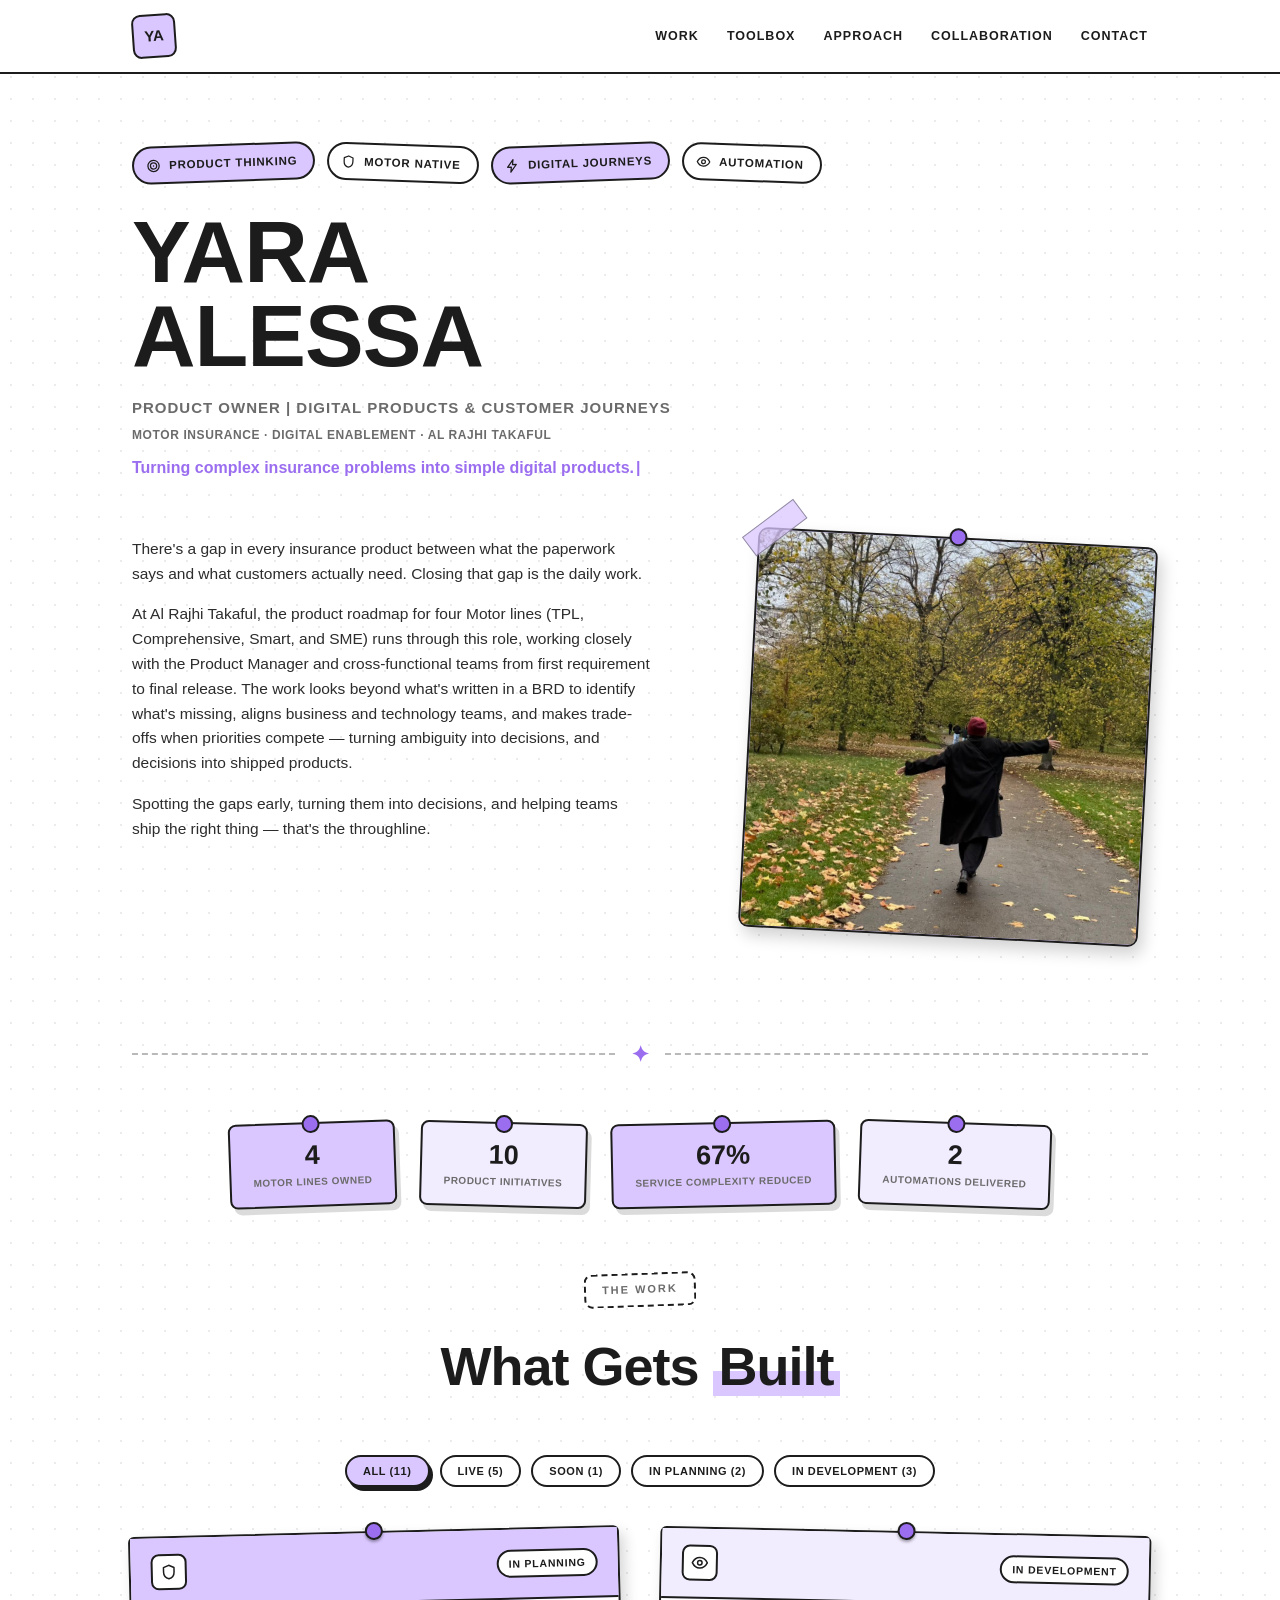
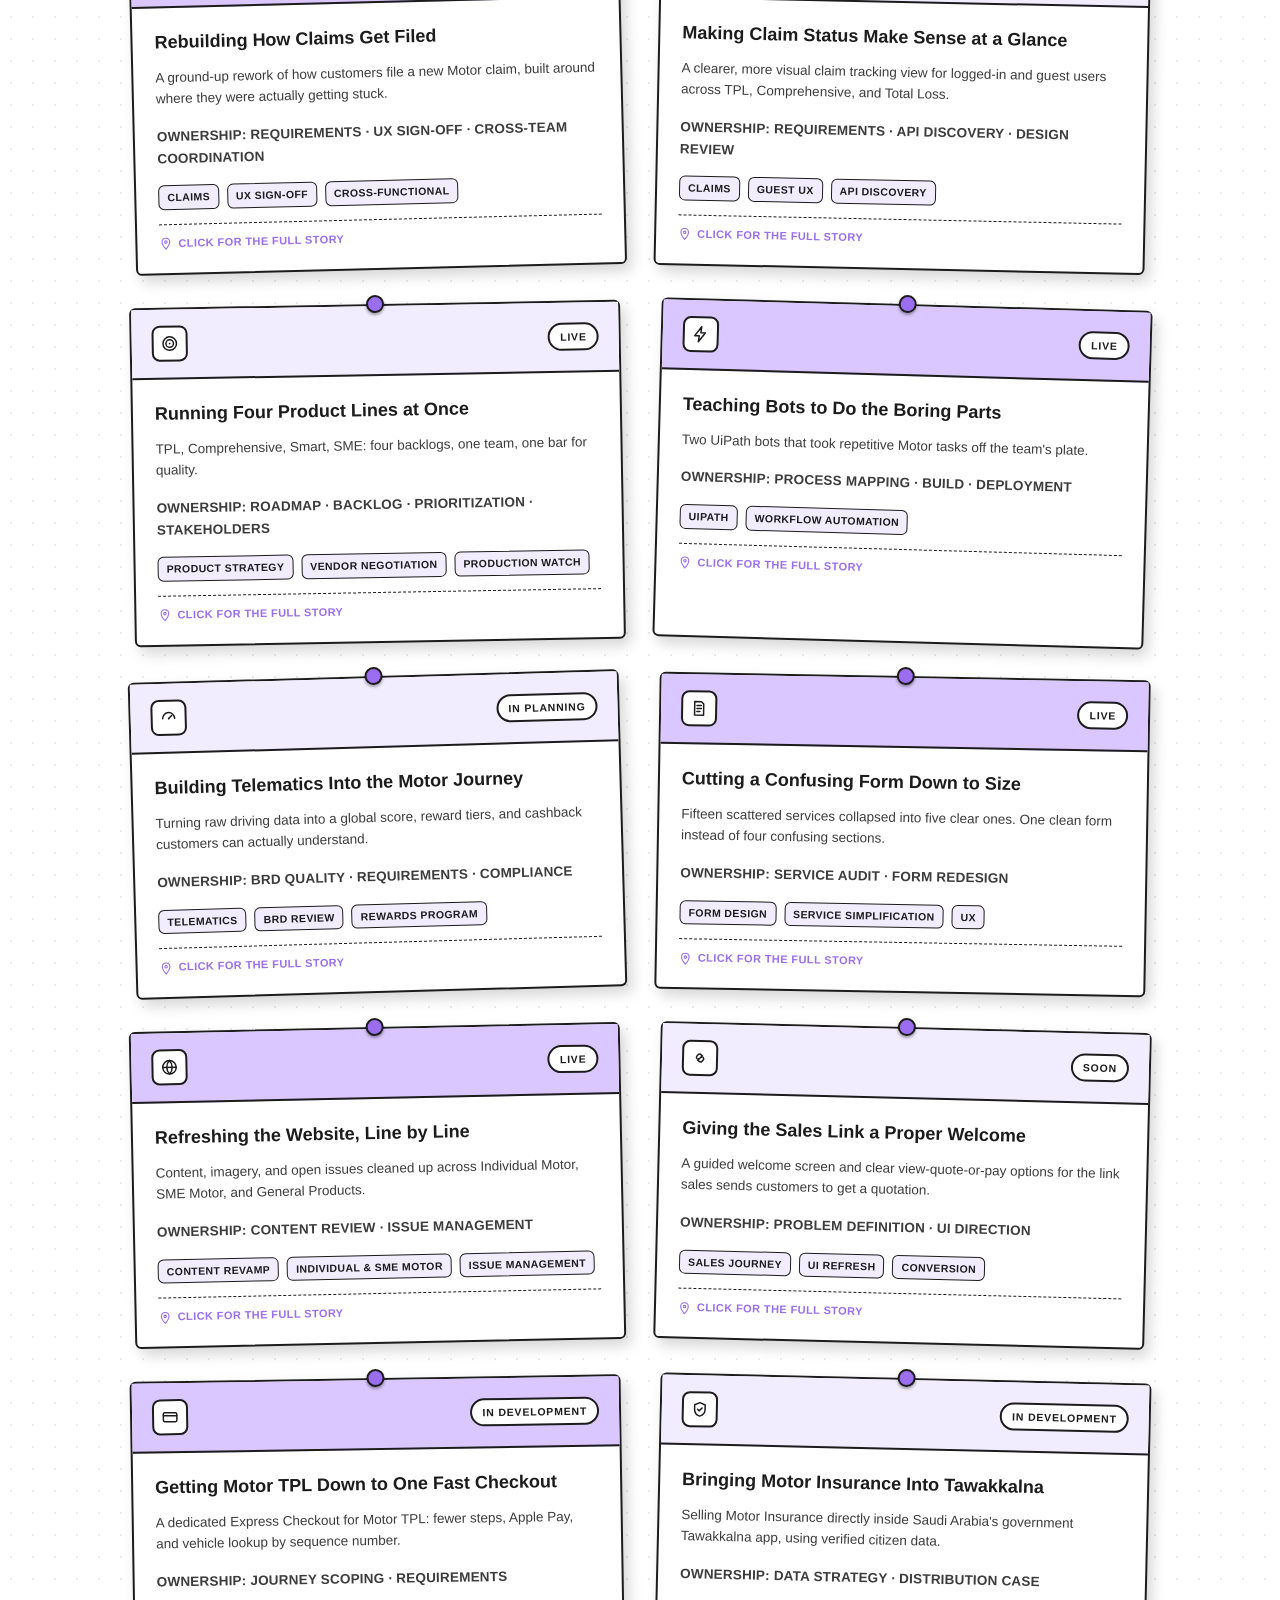
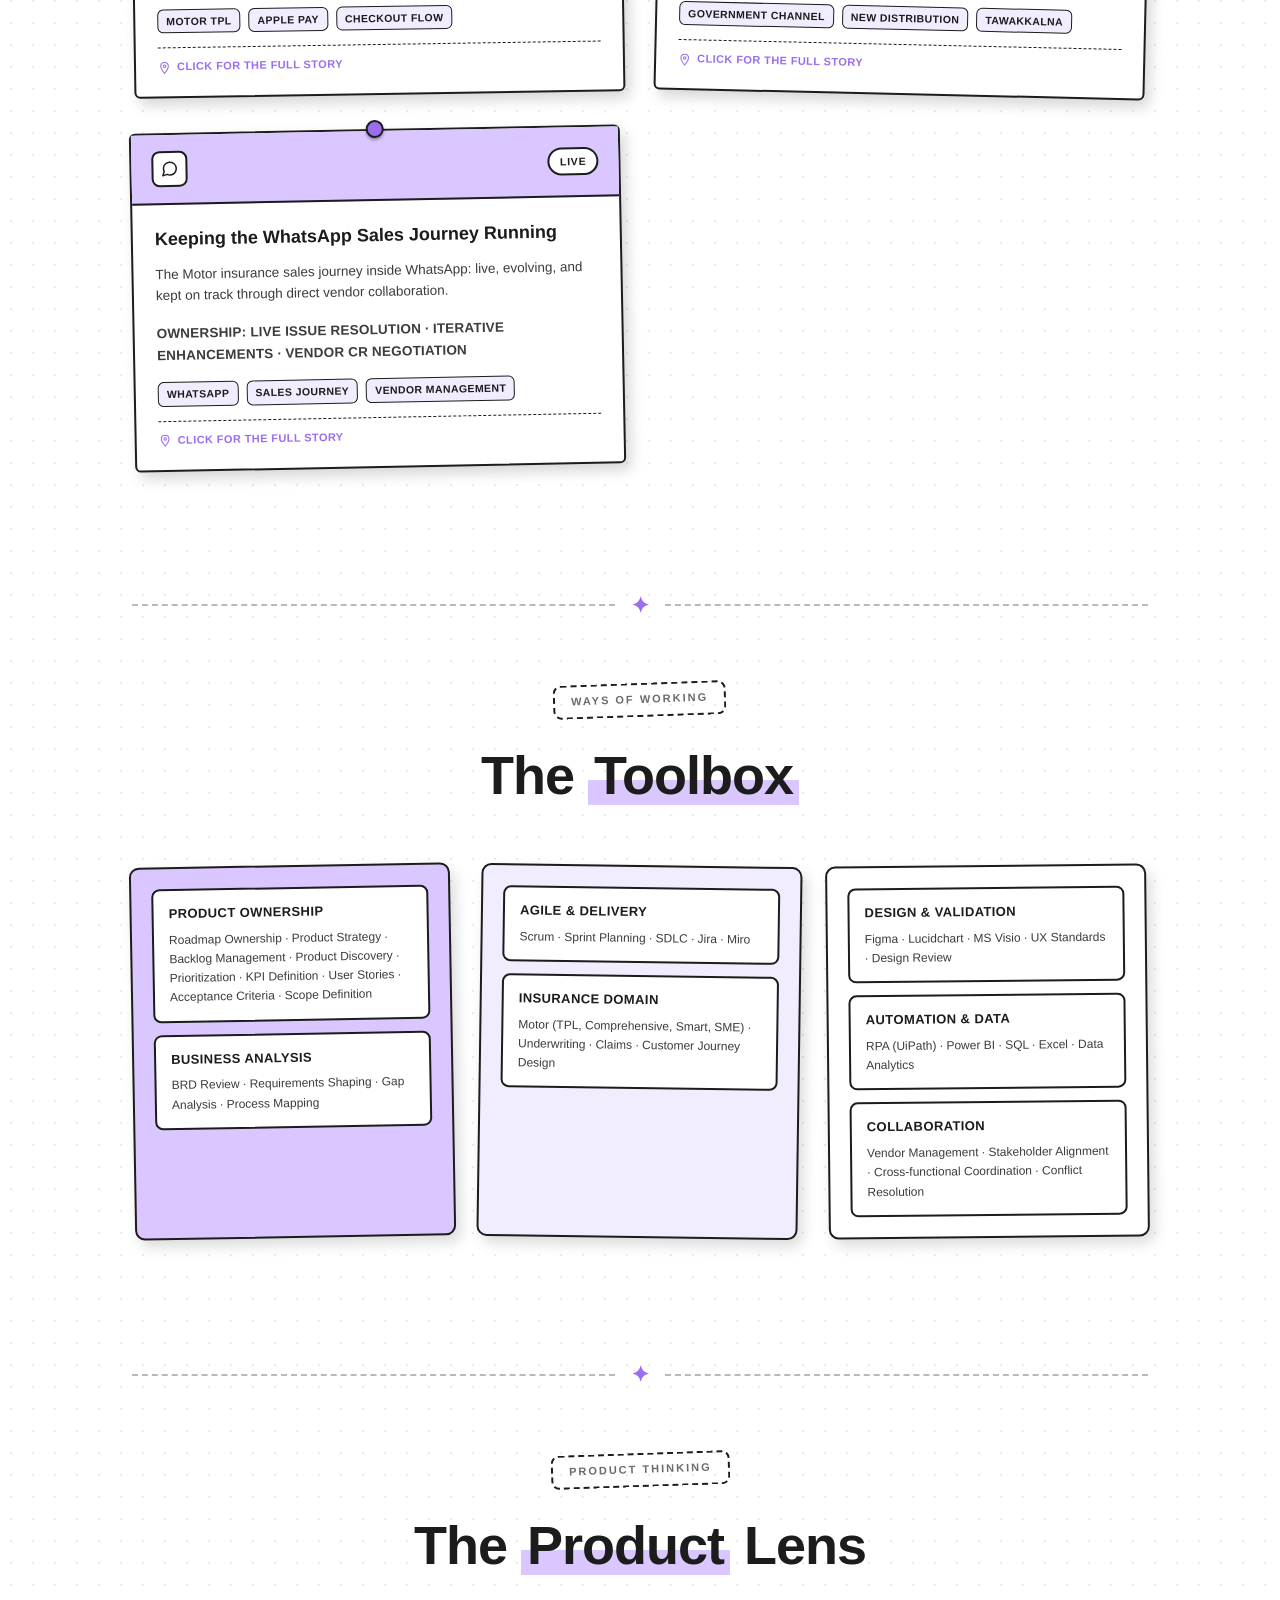
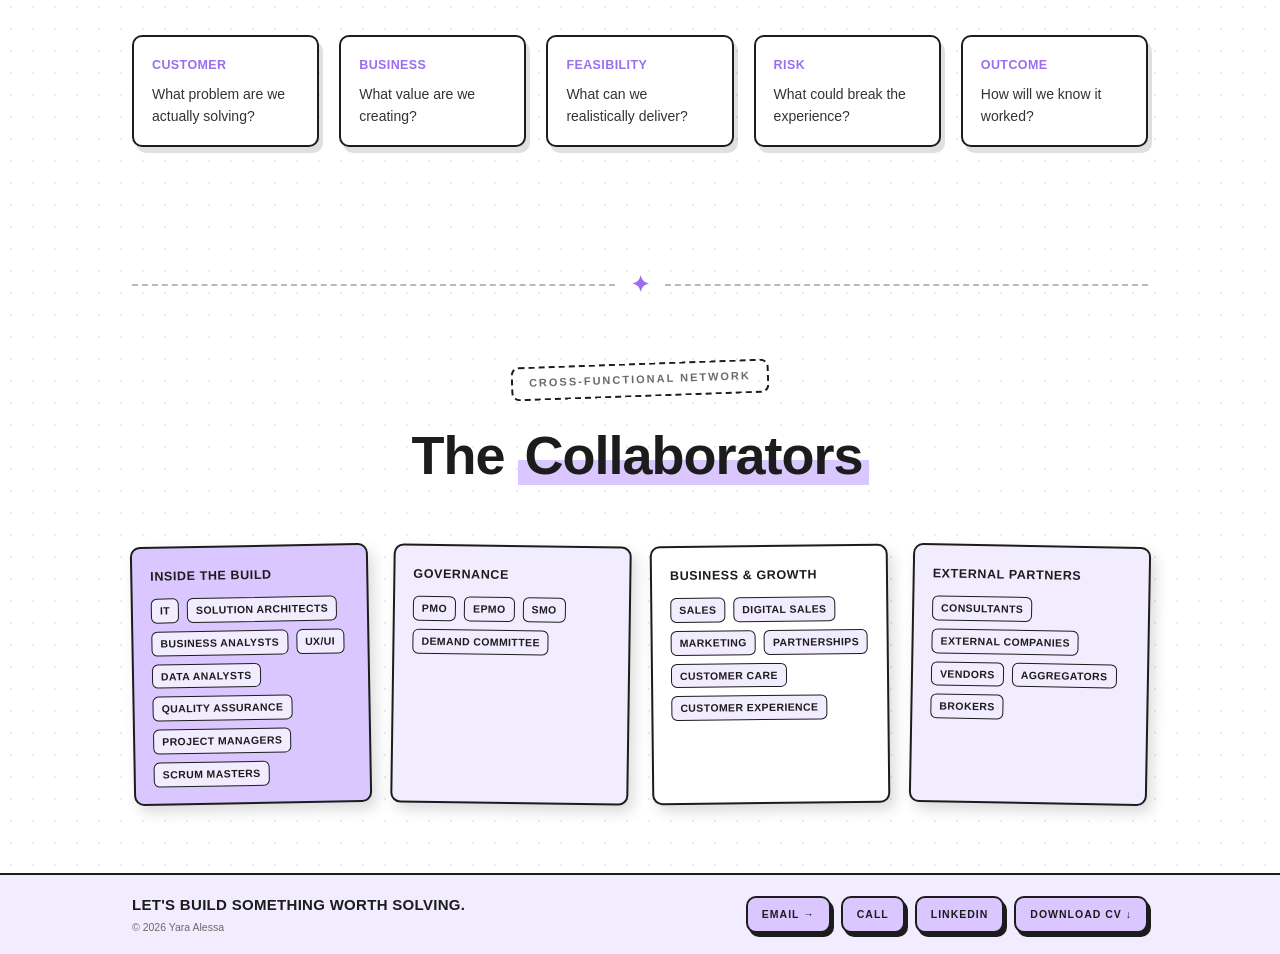
==== commit 66b8e248: "Rework footer into a slim horizontal bar Replaces the stacked, centered footer with a single-row lay" ====
--- a/index.html
+++ b/index.html
@@ -471,14 +471,16 @@
 
 <footer id="contact">
   <div class="wrap">
-    <h2>Let's Build Something Worth Solving.</h2>
+    <div class="footer-text">
+      <h2>Let's Build Something Worth Solving.</h2>
+      <div class="fine">© 2026 Yara Alessa</div>
+    </div>
     <div class="btn-row">
       <a class="btn" href="mailto:Yara67alessa@gmail.com">Email →</a>
       <a class="btn" href="tel:+966536404556">Call</a>
       <a class="btn" href="https://linkedin.com/in/yara-alessa-59ba1a264" target="_blank">LinkedIn</a>
       <a class="btn" href="assets/Yara_Alessa_CV.pdf" download="Yara_Alessa_CV.pdf">Download CV &darr;</a>
     </div>
-    <div class="fine">© 2026 Yara Alessa</div>
   </div>
 </footer>
 
--- a/css/styles.css
+++ b/css/styles.css
@@ -46,6 +46,7 @@
   .navlinks{display:flex;gap:28px;}
   .navlinks a{text-decoration:none;font-size:12.5px;font-weight:800;letter-spacing:1px;text-transform:uppercase;color:var(--ink);}
   .navlinks a:hover{color:var(--purple-deep);}
+  .navlinks a.active{color:var(--purple-deep);}
 
   /* HERO */
   header.hero{padding:70px 0 50px;position:relative;overflow:hidden;}
@@ -361,10 +362,16 @@
 
   /* FOOTER */
   footer{
-    padding:70px 0 50px;text-align:center;
+    padding:18px 0;
     border-top:2px solid var(--ink);background:var(--purple-pale);
   }
-  footer h2{font-size:clamp(28px,5vw,42px);font-weight:900;margin:0 0 20px;text-transform:uppercase;}
+  footer .wrap{
+    display:flex;align-items:center;justify-content:space-between;
+    flex-wrap:wrap;gap:14px;
+  }
+  .footer-text{text-align:left;}
+  footer h2{font-size:15px;font-weight:900;margin:0;text-transform:uppercase;letter-spacing:0.3px;}
+  .fine{margin-top:2px;font-size:10.5px;color:var(--muted);}
   .btn{
     display:inline-flex;align-items:center;gap:10px;
     background:var(--purple);border:2.5px solid var(--ink);border-radius:10px;
@@ -374,10 +381,9 @@
     transition:transform .15s, box-shadow .15s;
   }
   .btn:hover{transform:translate(-2px,-2px);box-shadow:7px 8px 0 var(--ink);}
-  .btn-row{display:flex;gap:16px;flex-wrap:wrap;justify-content:center;margin-top:30px;}
-  .btn-row .btn{padding:12px 20px;font-size:11.5px;box-shadow:4px 5px 0 var(--ink);}
-  .btn-row .btn:hover{box-shadow:6px 7px 0 var(--ink);}
-  .fine{margin-top:34px;font-size:11.5px;color:var(--muted);}
+  .btn-row{display:flex;gap:10px;flex-wrap:wrap;justify-content:flex-end;}
+  .btn-row .btn{padding:8px 14px;font-size:10.5px;box-shadow:3px 4px 0 var(--ink);}
+  .btn-row .btn:hover{box-shadow:5px 6px 0 var(--ink);}
 
   @media (max-width:760px){
     nav .wrap{padding:12px 18px;gap:14px;}
@@ -393,4 +399,7 @@
     .project-grid .p-card:hover{transform:translateY(-2px);}
     .collab-grid .collab-col{transform:none;}
     .stats-strip .stat-note{transform:none;}
-  }
+    footer .wrap{flex-direction:column;text-align:center;}
+    .footer-text{text-align:center;}
+    .btn-row{justify-content:center;}
+  }
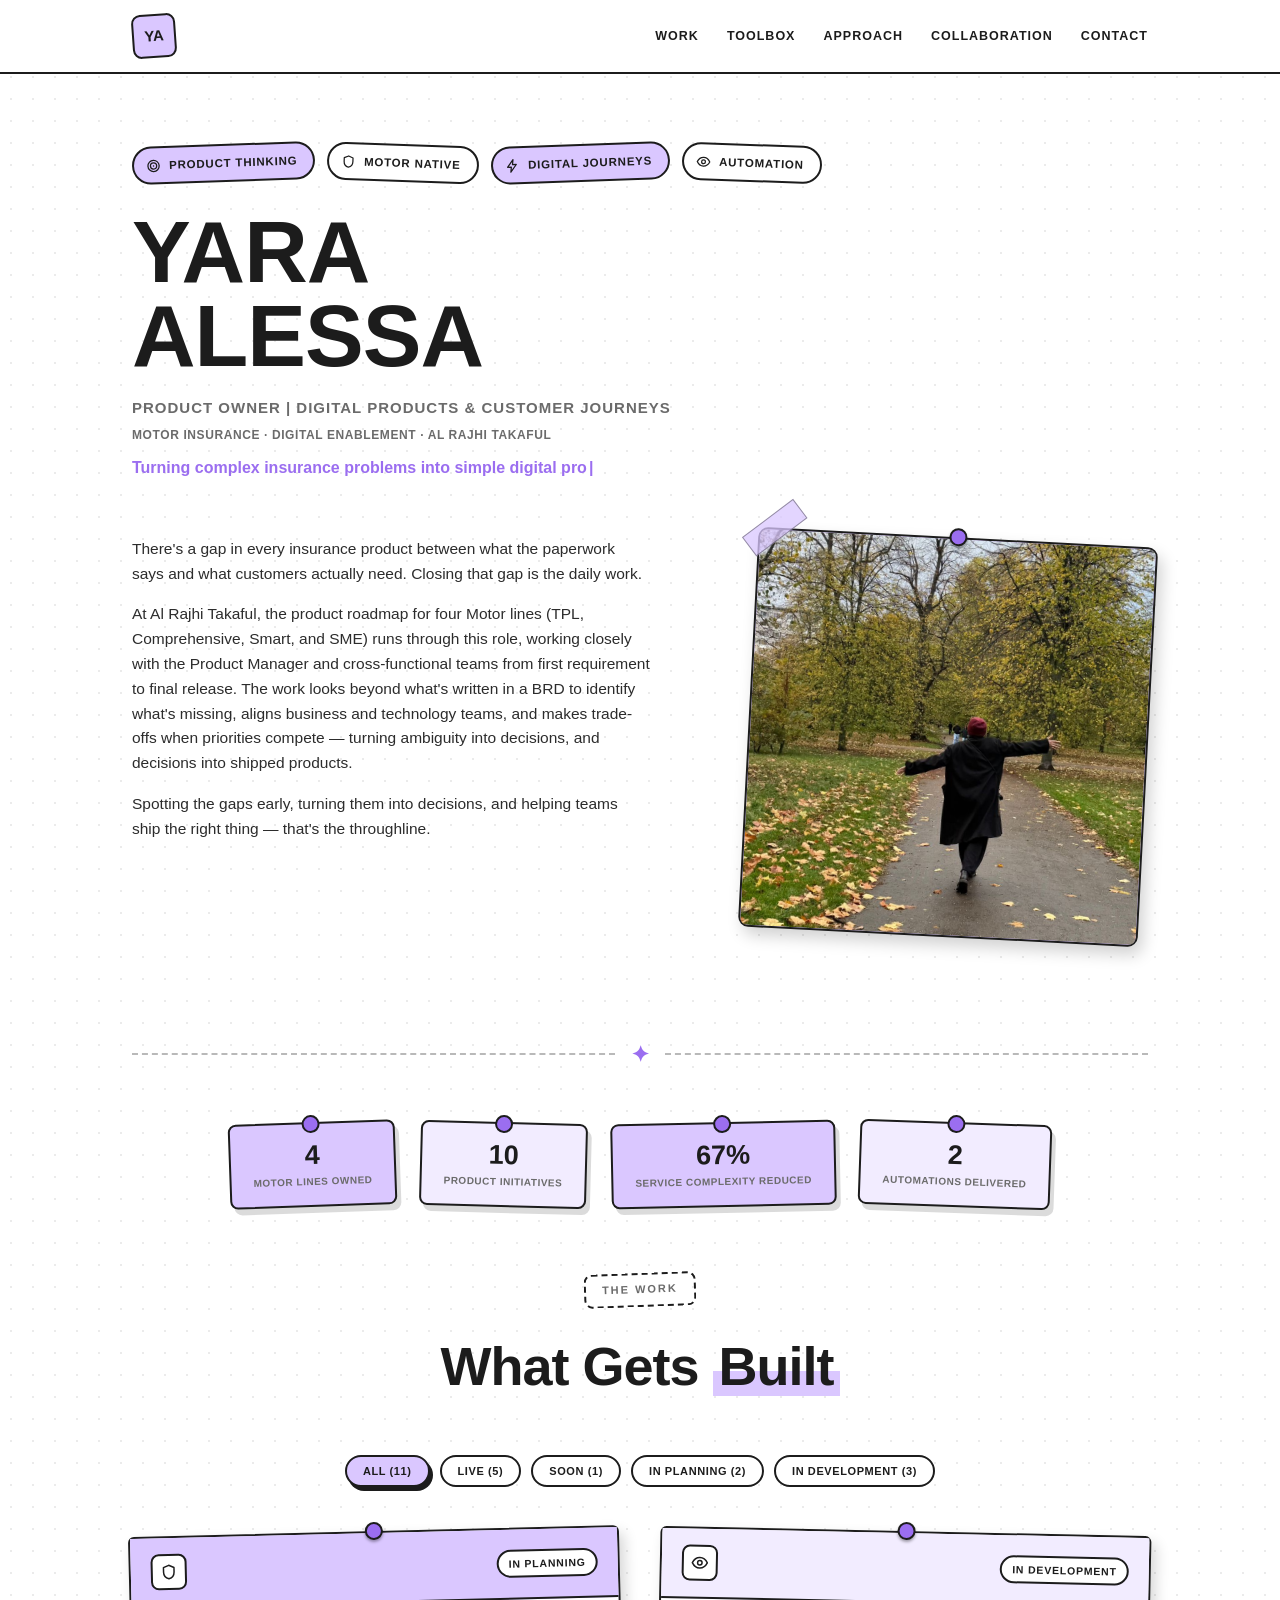
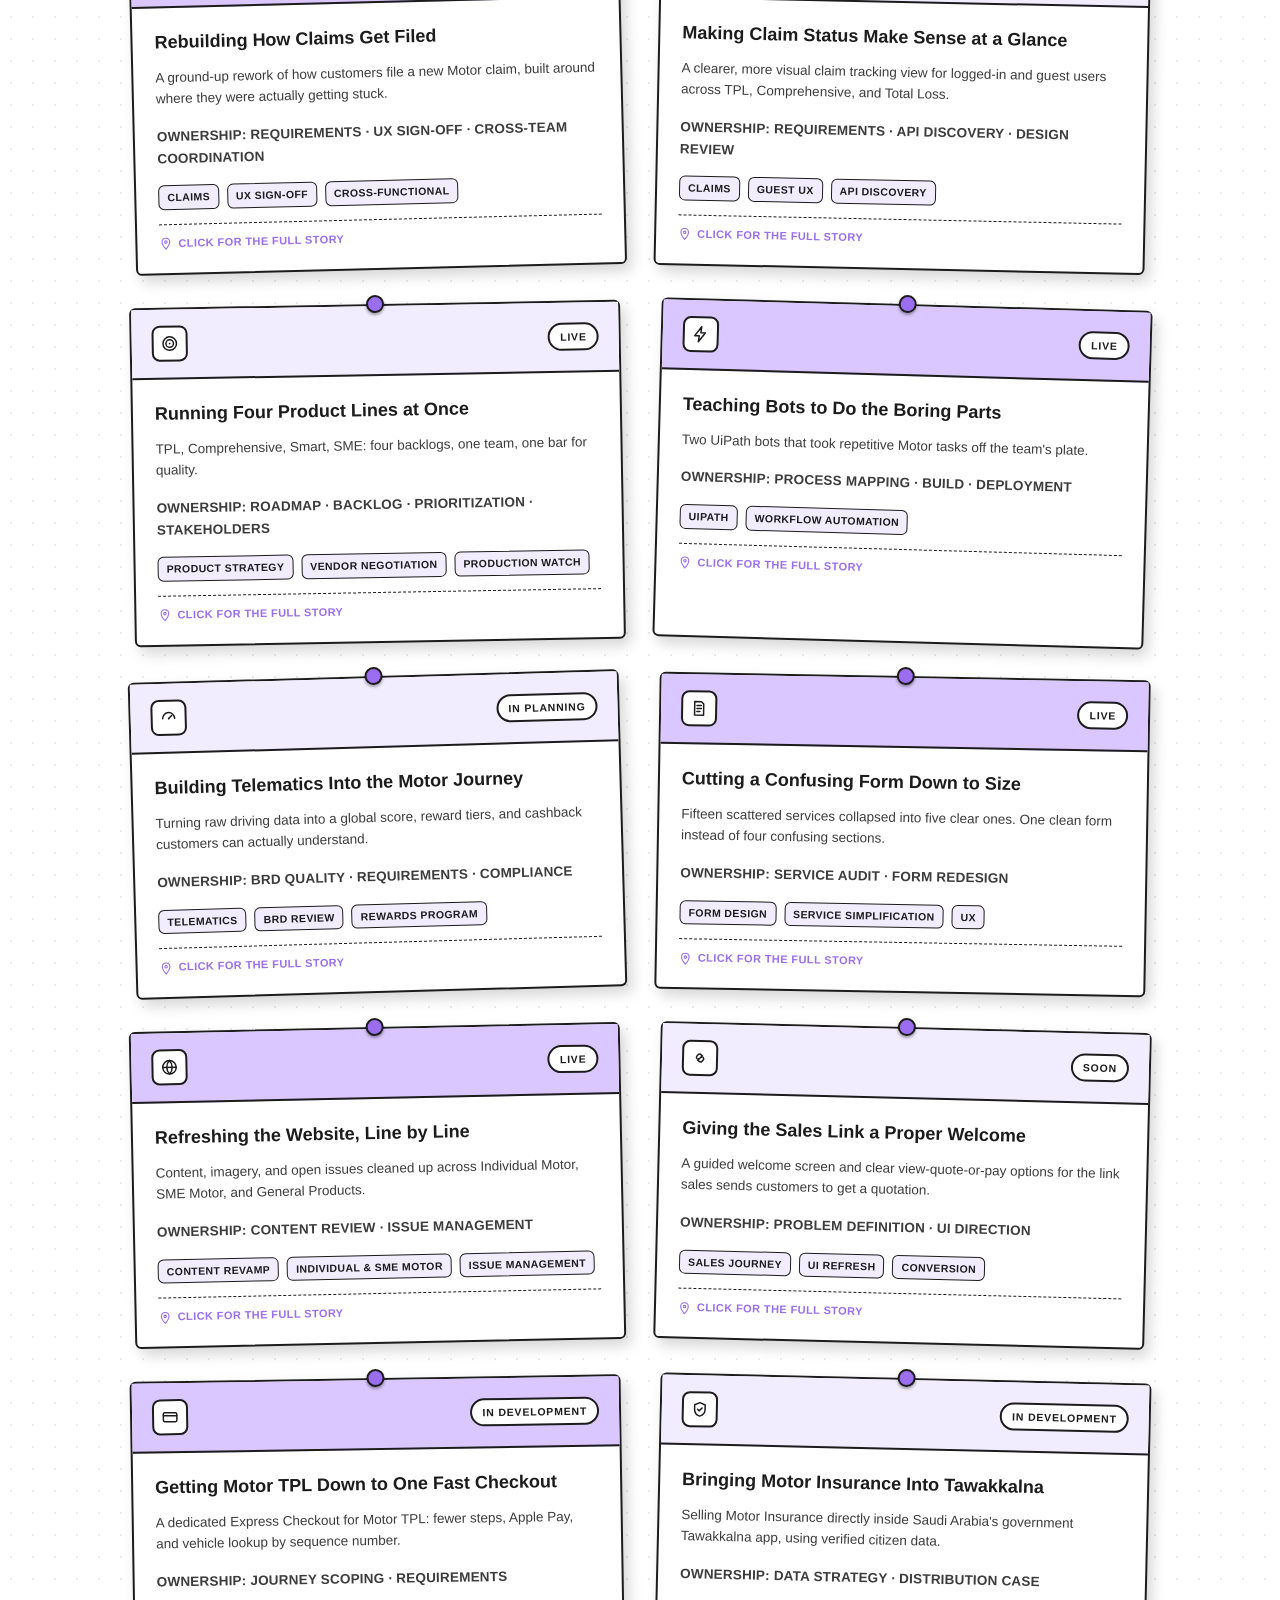
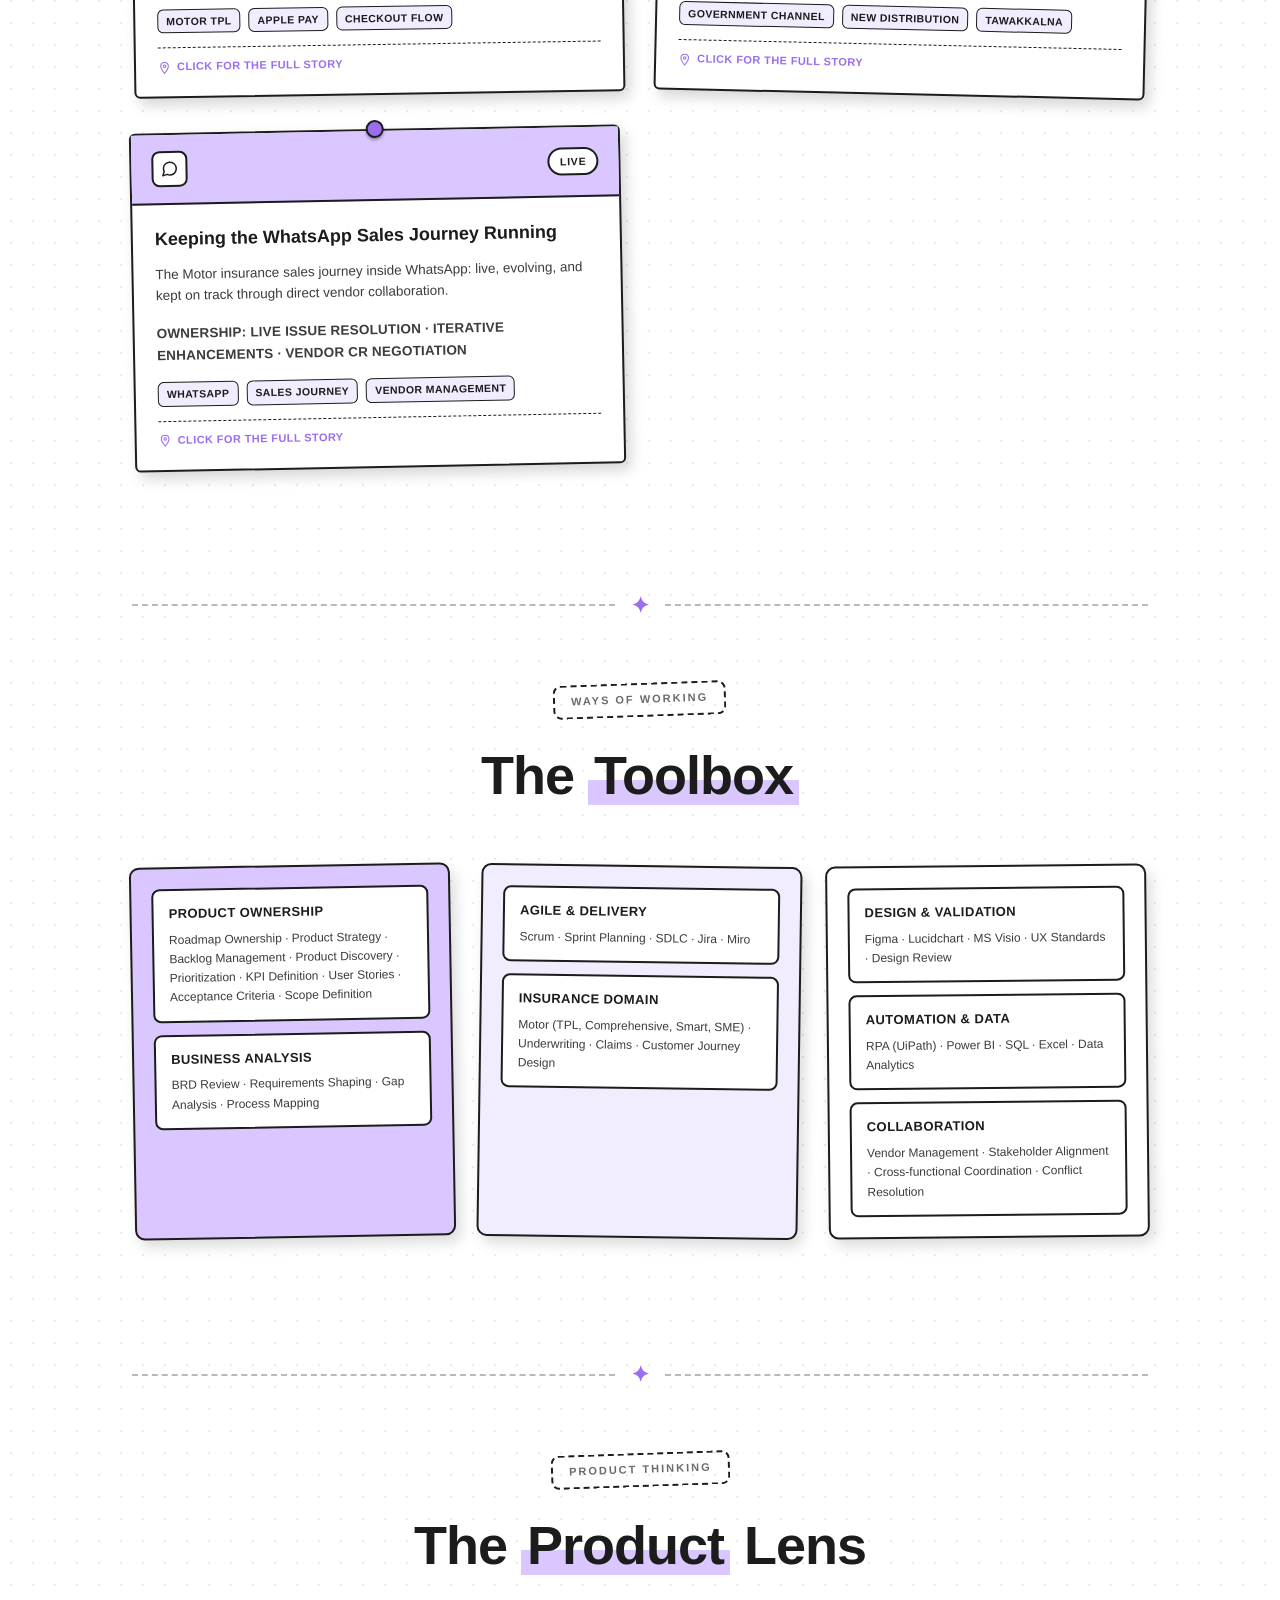
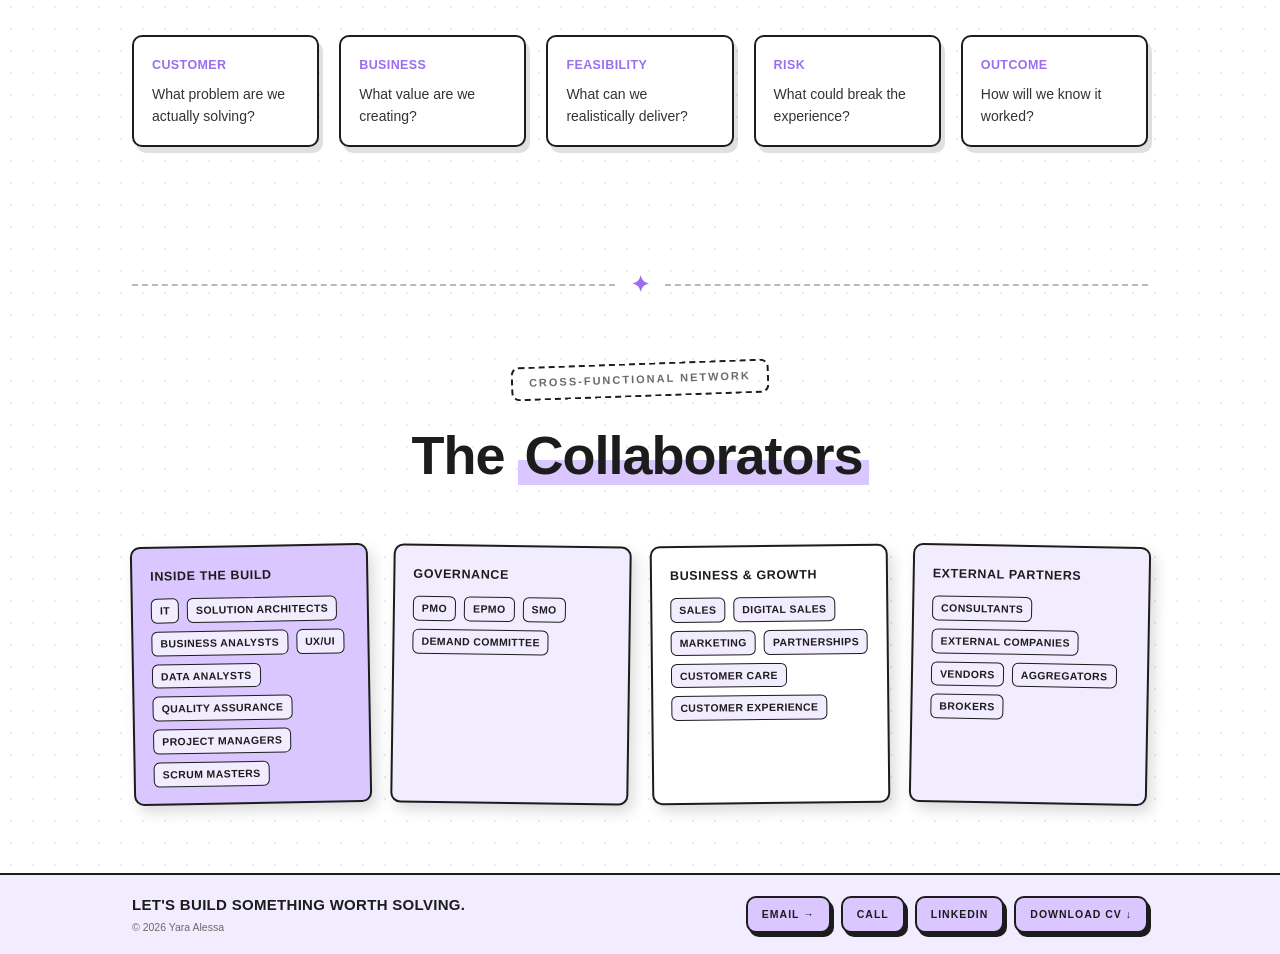
==== commit 20d9ef96: "Add cache-busting query params to CSS/JS links GitHub Pages caches assets for 10 minutes and browser" ====
--- a/index.html
+++ b/index.html
@@ -4,7 +4,7 @@
 <meta charset="UTF-8">
 <meta name="viewport" content="width=device-width, initial-scale=1.0">
 <title>Yara Alessa | Product Owner</title>
-<link rel="stylesheet" href="css/styles.css">
+<link rel="stylesheet" href="css/styles.css?v=2">
 </head>
 <body>
 
@@ -841,7 +841,7 @@
   </div>
 </div>
 
-<script src="js/script.js"></script>
+<script src="js/script.js?v=2"></script>
 
 </body>
 </html>
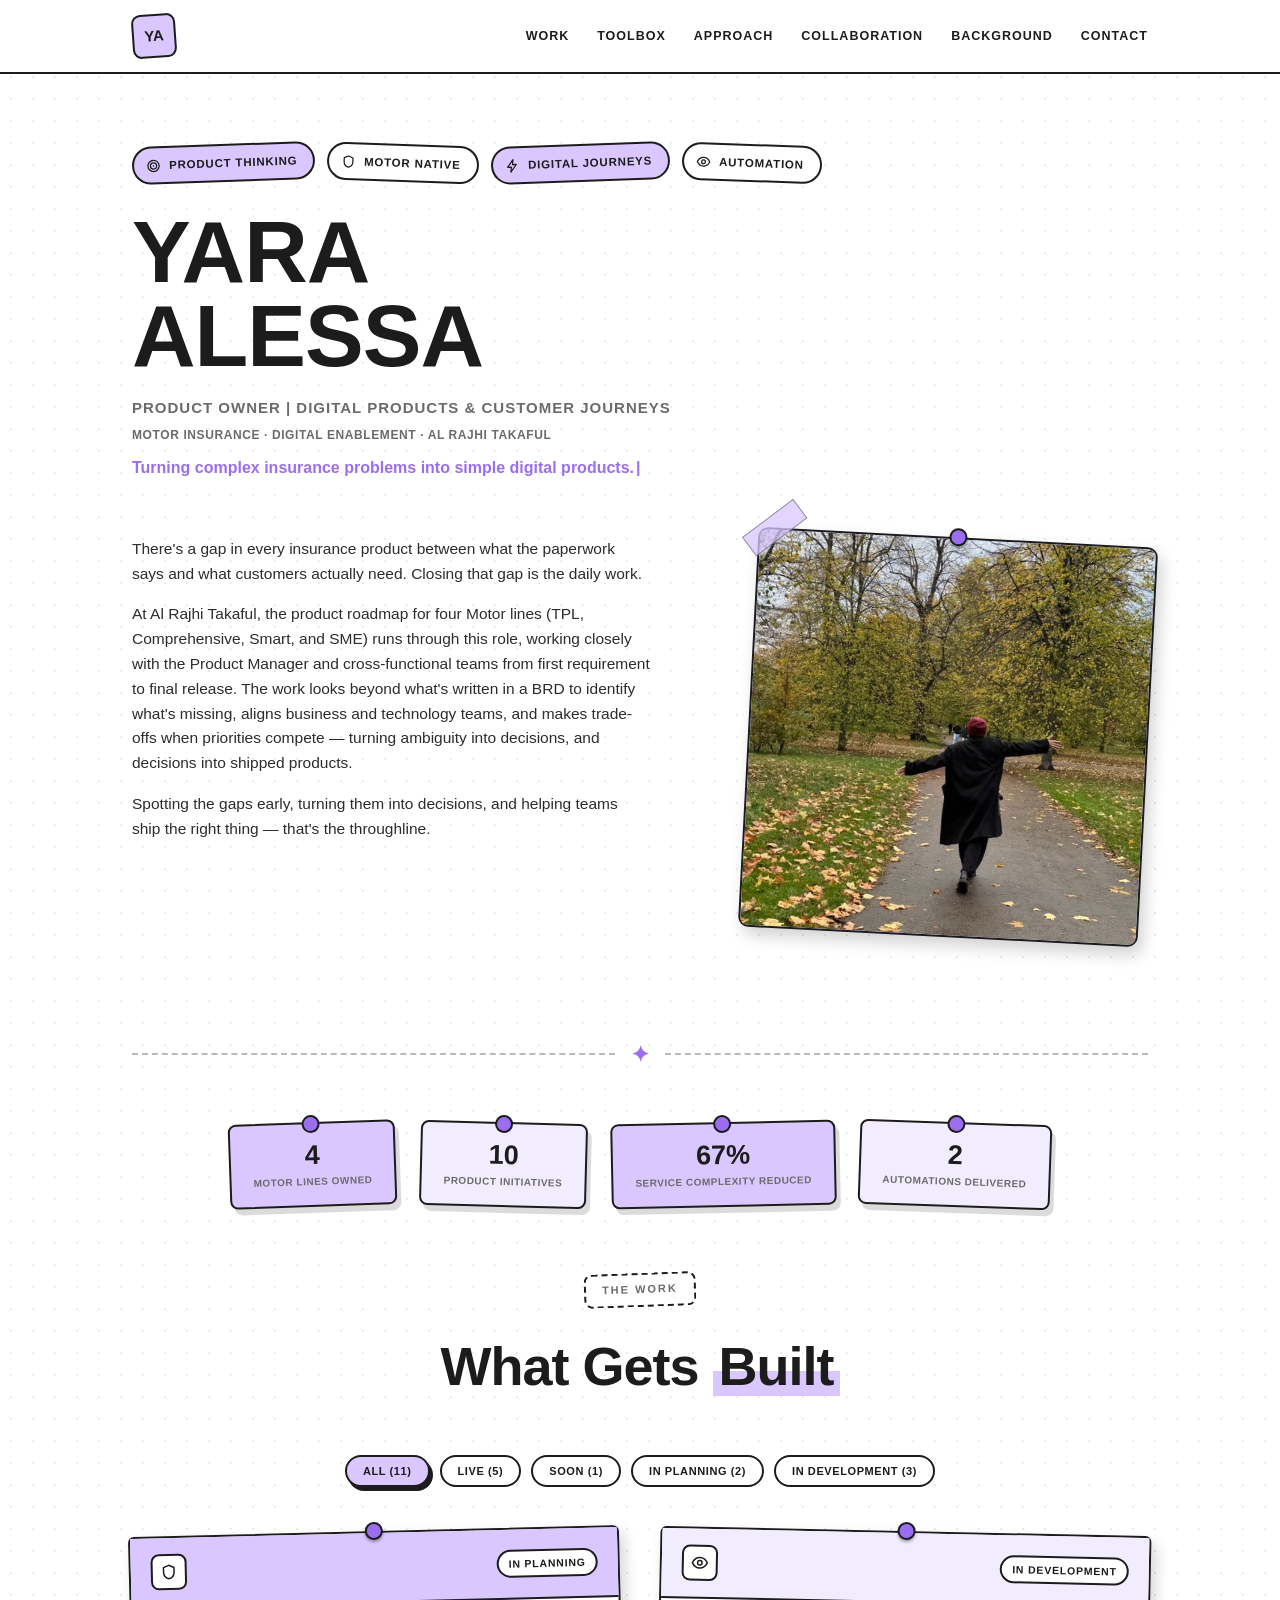
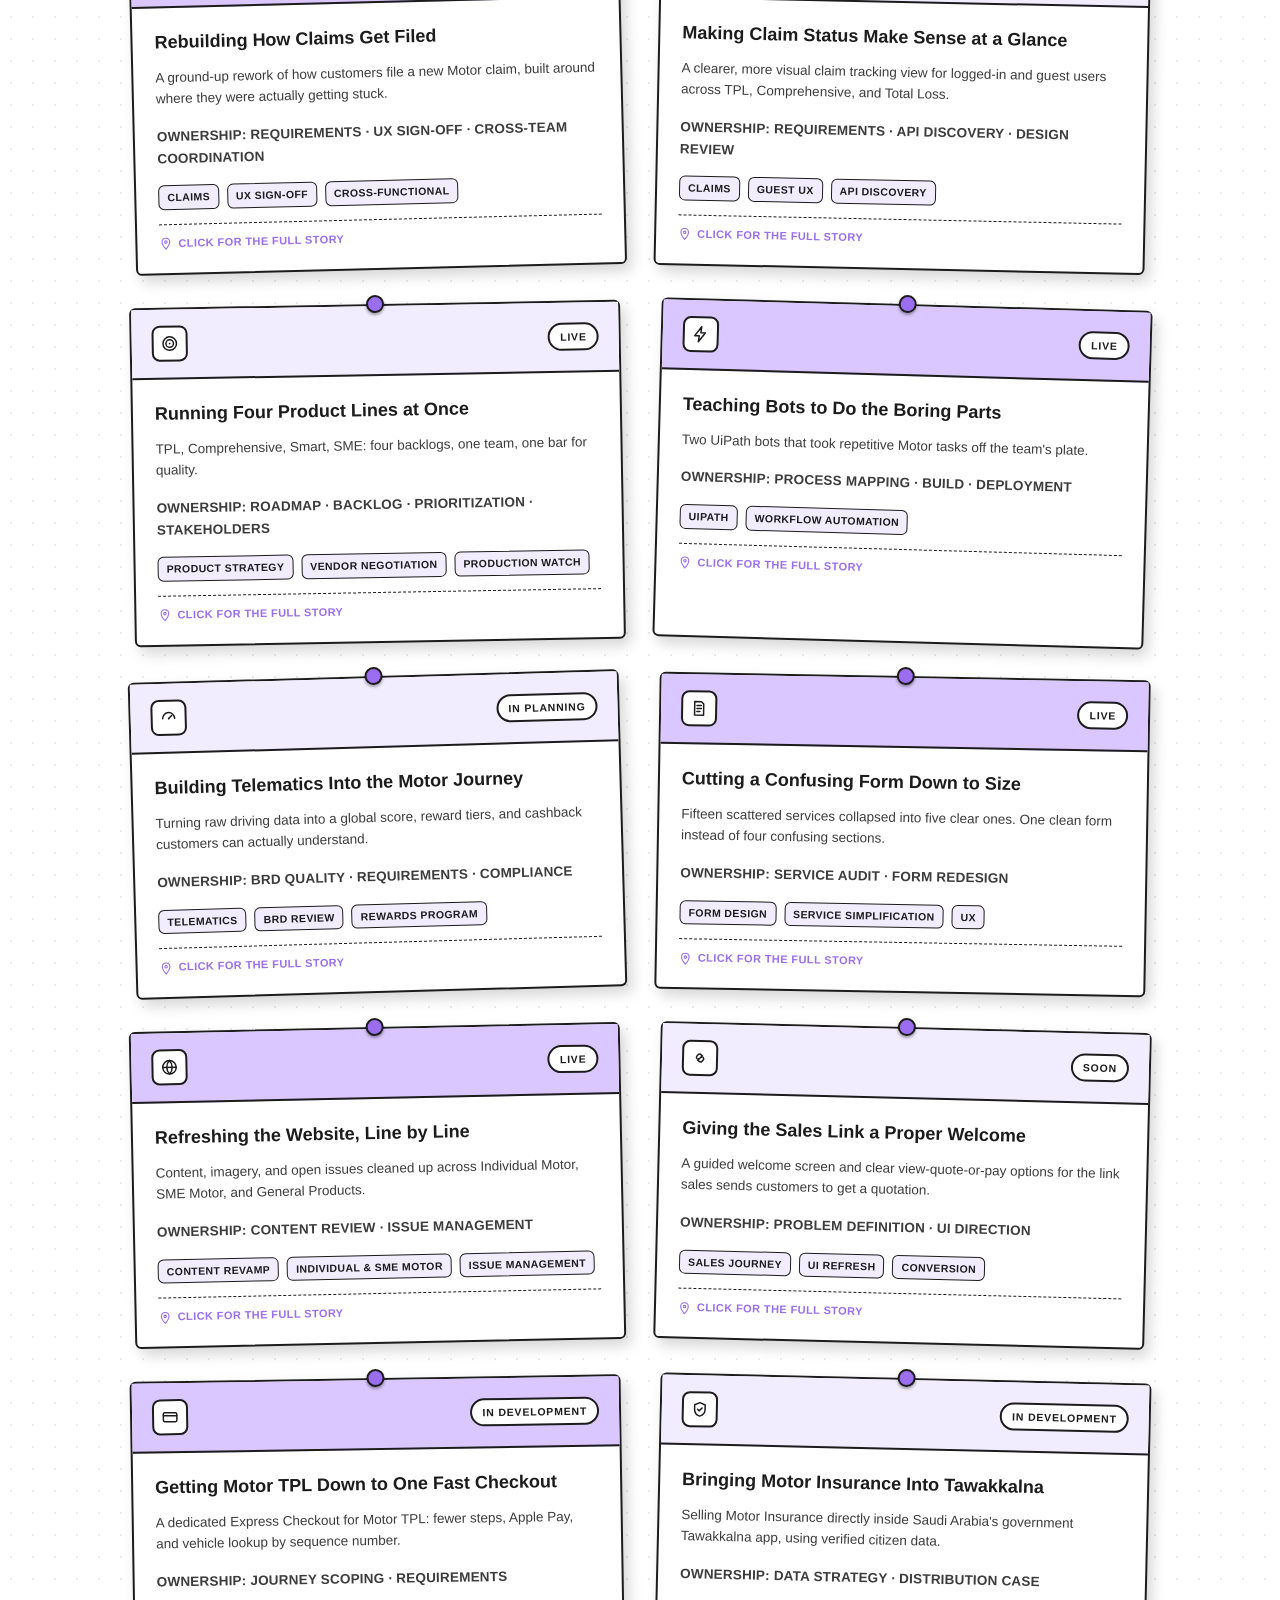
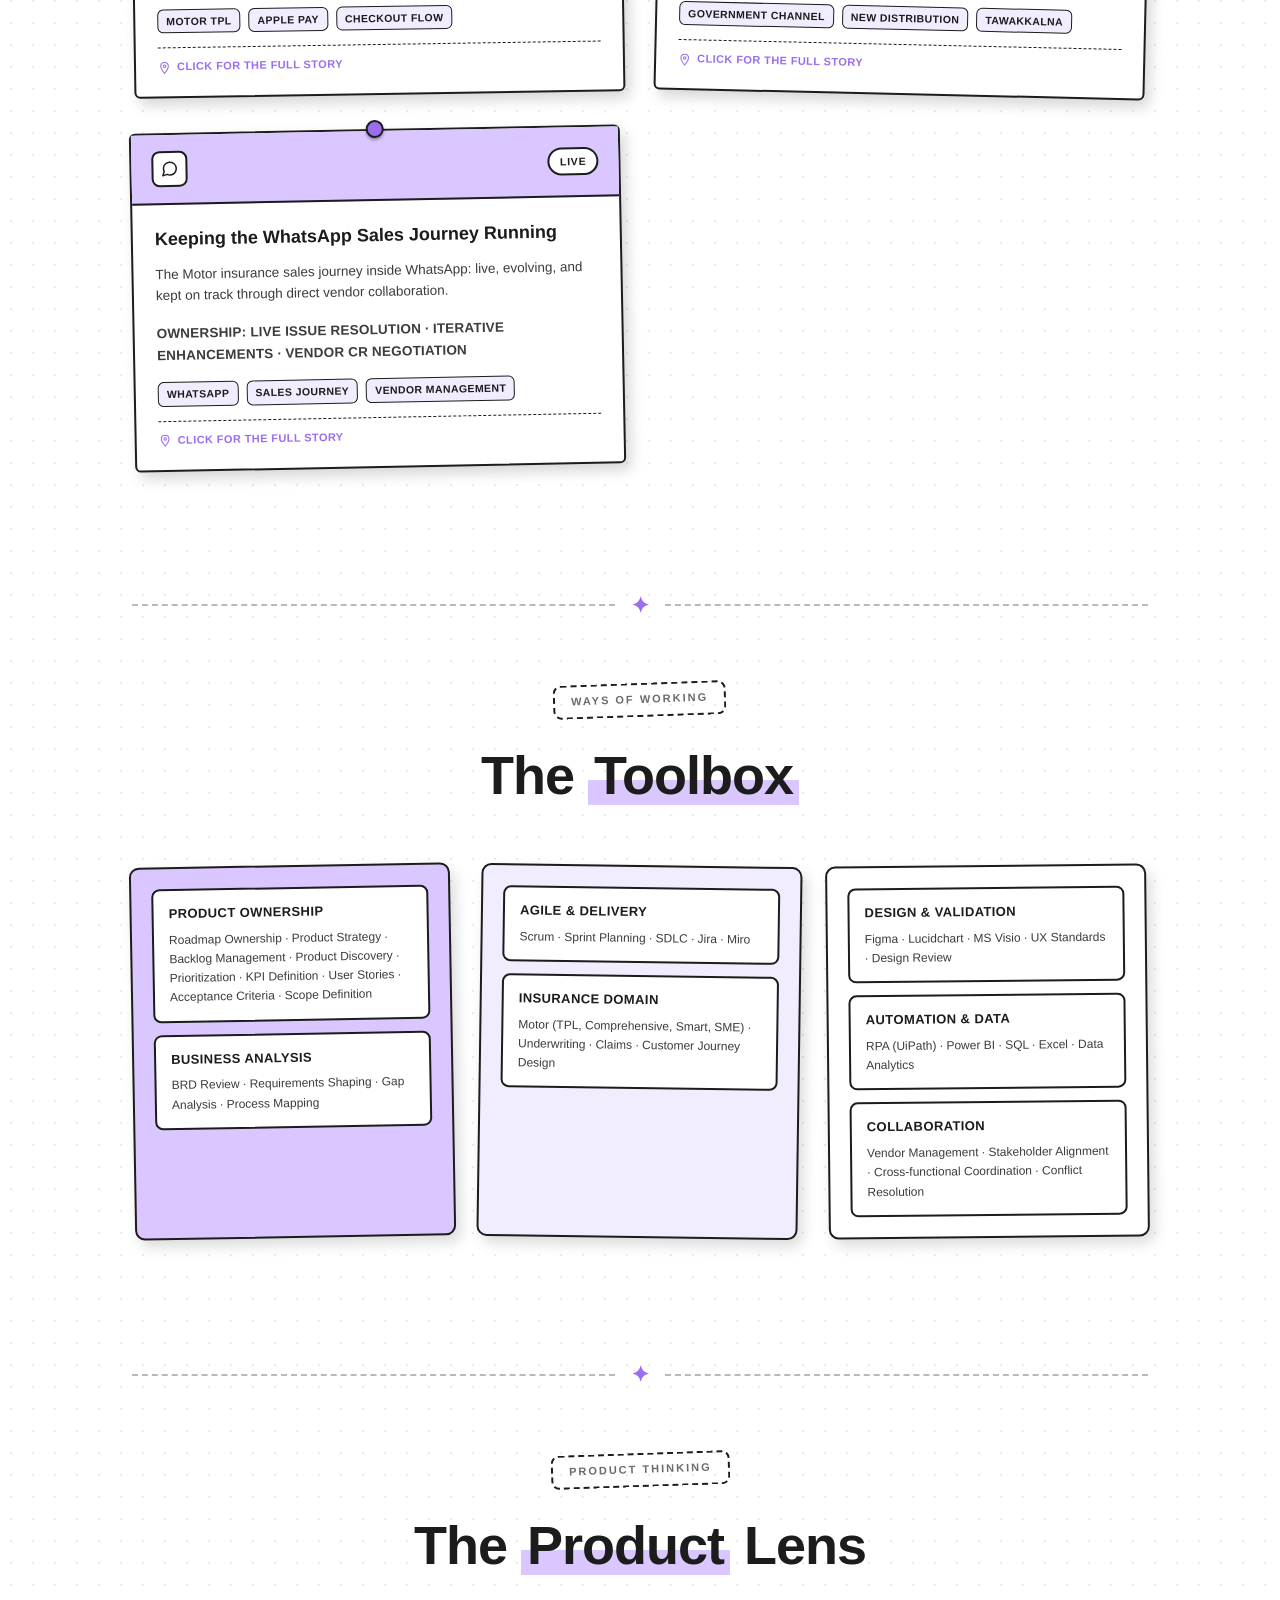
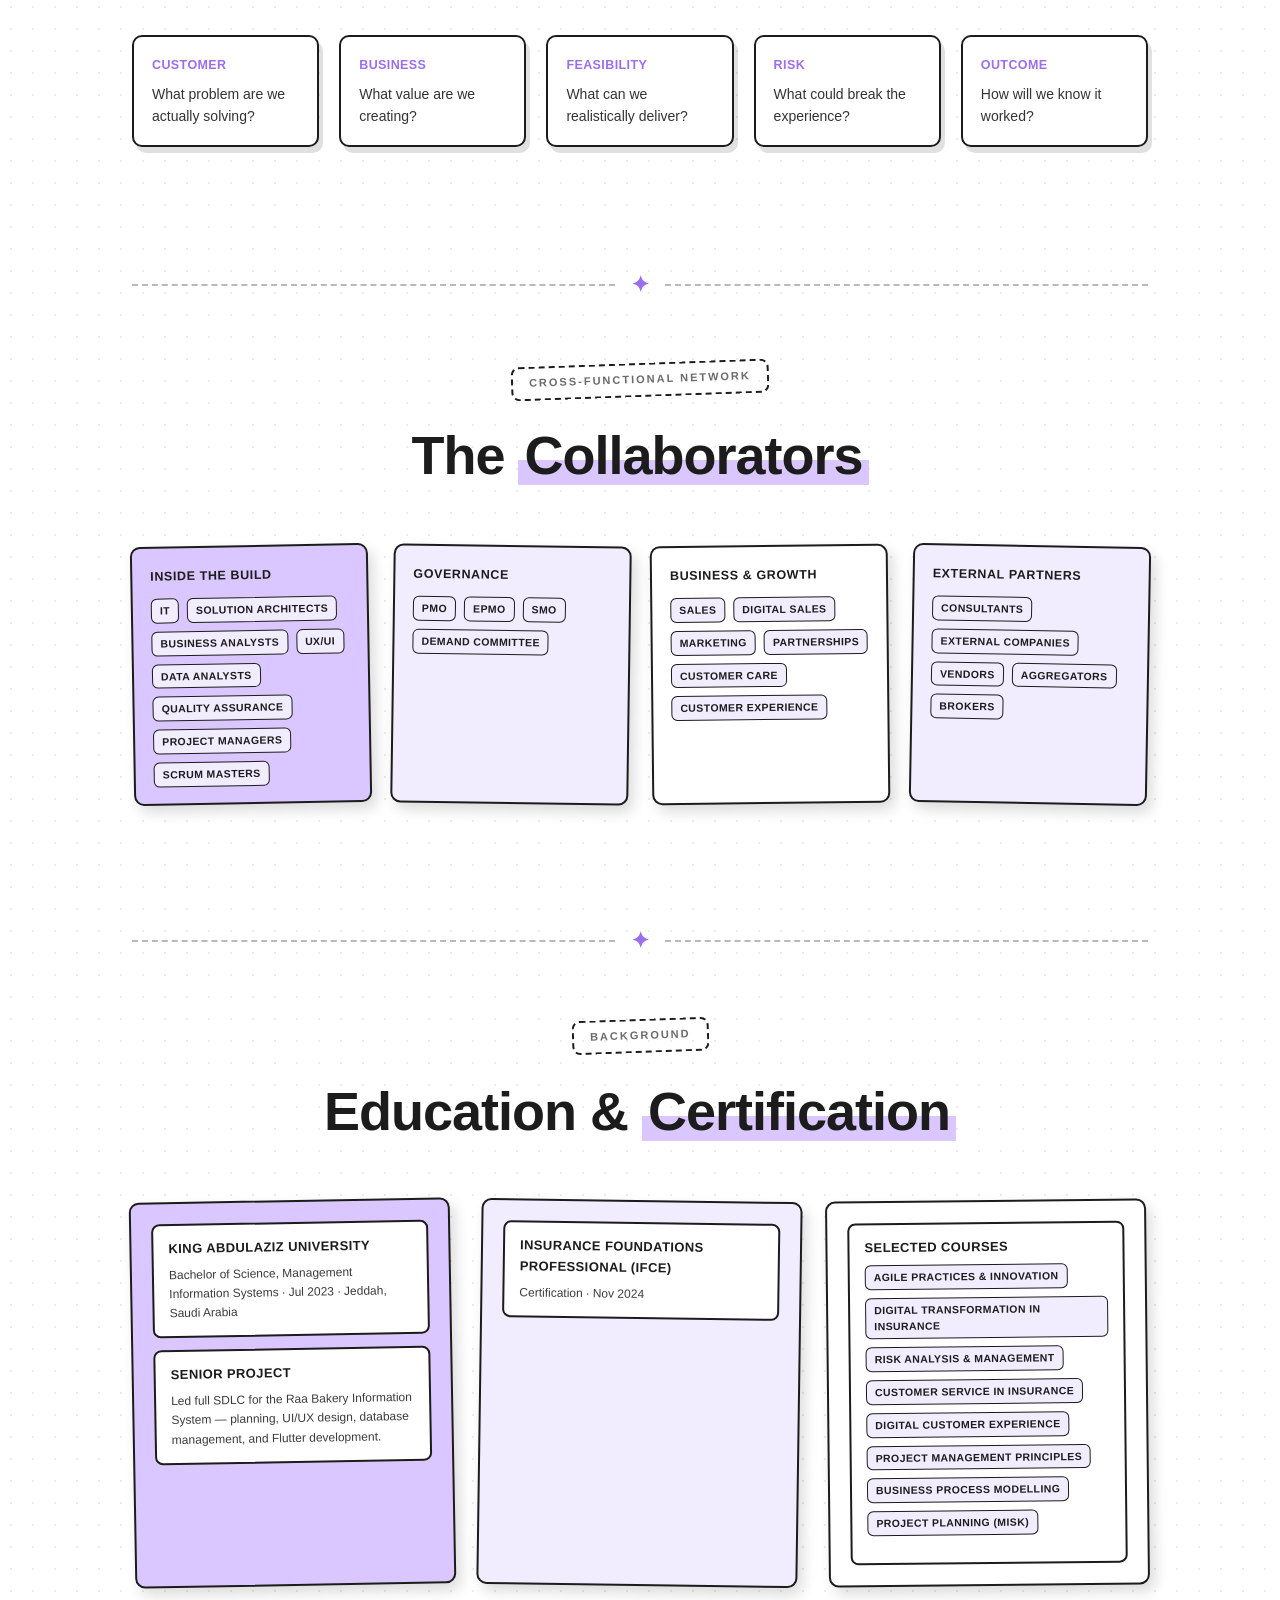
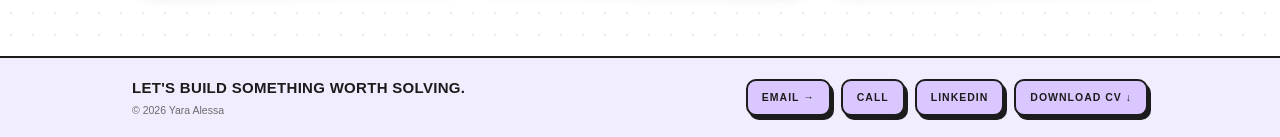
==== commit b432d6a1: "Improve performance, SEO, accessibility, and content - Compress hero photo (900x1600 531KB -> 450x80" ====
--- a/index.html
+++ b/index.html
@@ -4,7 +4,24 @@
 <meta charset="UTF-8">
 <meta name="viewport" content="width=device-width, initial-scale=1.0">
 <title>Yara Alessa | Product Owner</title>
-<link rel="stylesheet" href="css/styles.css?v=2">
+<meta name="description" content="Yara Alessa — Product Owner for Motor Insurance & Digital Enablement at Al Rajhi Takaful. Live and in-progress digital insurance products, customer journeys, and automation work.">
+<meta name="theme-color" content="#dac7ff">
+
+<meta property="og:type" content="website">
+<meta property="og:url" content="https://yarax67.github.io/YaraAlessa_Portfolio/">
+<meta property="og:title" content="Yara Alessa | Product Owner">
+<meta property="og:description" content="Product Owner for Motor Insurance & Digital Enablement at Al Rajhi Takaful. Live and in-progress digital insurance products, customer journeys, and automation work.">
+<meta property="og:image" content="https://yarax67.github.io/YaraAlessa_Portfolio/assets/yara-photo.jpg">
+
+<meta name="twitter:card" content="summary_large_image">
+<meta name="twitter:title" content="Yara Alessa | Product Owner">
+<meta name="twitter:description" content="Product Owner for Motor Insurance & Digital Enablement at Al Rajhi Takaful.">
+<meta name="twitter:image" content="https://yarax67.github.io/YaraAlessa_Portfolio/assets/yara-photo.jpg">
+
+<link rel="icon" type="image/svg+xml" href="assets/favicon.svg">
+<link rel="alternate icon" href="assets/favicon-32.png">
+<link rel="apple-touch-icon" href="assets/apple-touch-icon.png">
+<link rel="stylesheet" href="css/styles.css?v=3">
 </head>
 <body>
 
@@ -17,6 +34,7 @@
       <a href="#skills">Toolbox</a>
       <a href="#thinking">Approach</a>
       <a href="#collaborators">Collaboration</a>
+      <a href="#education">Background</a>
       <a href="#contact">Contact</a>
     </div>
   </div>
@@ -469,6 +487,53 @@
   </div>
 </section>
 
+<div class="wrap"><div class="divider"><span class="line"></span><span class="mark">✦</span><span class="line"></span></div></div>
+
+<section id="education">
+  <div class="wrap">
+    <div class="eyebrow-wrap">
+      <span class="eyebrow-badge">Background</span>
+      <h2 class="big-heading">Education &amp; <span class="hl">Certification</span></h2>
+    </div>
+
+    <div class="skills-grid">
+      <div class="skill-col">
+        <div class="skill-group">
+          <h4>King Abdulaziz University</h4>
+          <p>Bachelor of Science, Management Information Systems · Jul 2023 · Jeddah, Saudi Arabia</p>
+        </div>
+        <div class="skill-group">
+          <h4>Senior Project</h4>
+          <p>Led full SDLC for the Raa Bakery Information System — planning, UI/UX design, database management, and Flutter development.</p>
+        </div>
+      </div>
+
+      <div class="skill-col">
+        <div class="skill-group">
+          <h4>Insurance Foundations Professional (IFCE)</h4>
+          <p>Certification · Nov 2024</p>
+        </div>
+      </div>
+
+      <div class="skill-col">
+        <div class="skill-group">
+          <h4>Selected Courses</h4>
+          <div class="tag-row">
+            <span class="tag">Agile Practices &amp; Innovation</span>
+            <span class="tag">Digital Transformation in Insurance</span>
+            <span class="tag">Risk Analysis &amp; Management</span>
+            <span class="tag">Customer Service in Insurance</span>
+            <span class="tag">Digital Customer Experience</span>
+            <span class="tag">Project Management Principles</span>
+            <span class="tag">Business Process Modelling</span>
+            <span class="tag">Project Planning (MISK)</span>
+          </div>
+        </div>
+      </div>
+    </div>
+  </div>
+</section>
+
 <footer id="contact">
   <div class="wrap">
     <div class="footer-text">
@@ -486,9 +551,9 @@
 
 <!-- MODALS -->
 <div id="modal-1" class="modal-overlay" onclick="if(event.target===this) closeModal('modal-1')">
-  <div class="modal-card">
-    <button class="modal-close" onclick="closeModal('modal-1')">✕</button>
-    <h3>Rebuilding How Claims Get Filed</h3>
+  <div class="modal-card" role="dialog" aria-modal="true" aria-labelledby="modal-1-title">
+    <button class="modal-close" onclick="closeModal('modal-1')" aria-label="Close">✕</button>
+    <h3 id="modal-1-title">Rebuilding How Claims Get Filed</h3>
     <span class="modal-status">In Planning</span>
     <div class="modal-block">
       <h4>Problem</h4>
@@ -521,9 +586,9 @@
 </div>
 
 <div id="modal-6" class="modal-overlay" onclick="if(event.target===this) closeModal('modal-6')">
-  <div class="modal-card">
-    <button class="modal-close" onclick="closeModal('modal-6')">✕</button>
-    <h3>Making Claim Status Make Sense at a Glance</h3>
+  <div class="modal-card" role="dialog" aria-modal="true" aria-labelledby="modal-6-title">
+    <button class="modal-close" onclick="closeModal('modal-6')" aria-label="Close">✕</button>
+    <h3 id="modal-6-title">Making Claim Status Make Sense at a Glance</h3>
     <span class="modal-status">In Development</span>
     <div class="modal-block">
       <h4>Problem</h4>
@@ -555,9 +620,9 @@
 </div>
 
 <div id="modal-2" class="modal-overlay" onclick="if(event.target===this) closeModal('modal-2')">
-  <div class="modal-card">
-    <button class="modal-close" onclick="closeModal('modal-2')">✕</button>
-    <h3>Running Four Product Lines at Once</h3>
+  <div class="modal-card" role="dialog" aria-modal="true" aria-labelledby="modal-2-title">
+    <button class="modal-close" onclick="closeModal('modal-2')" aria-label="Close">✕</button>
+    <h3 id="modal-2-title">Running Four Product Lines at Once</h3>
     <span class="modal-status">Live</span>
     <div class="modal-block">
       <h4>Problem</h4>
@@ -592,9 +657,9 @@
 
 
 <div id="modal-3" class="modal-overlay" onclick="if(event.target===this) closeModal('modal-3')">
-  <div class="modal-card">
-    <button class="modal-close" onclick="closeModal('modal-3')">✕</button>
-    <h3>Teaching Bots to Do the Boring Parts</h3>
+  <div class="modal-card" role="dialog" aria-modal="true" aria-labelledby="modal-3-title">
+    <button class="modal-close" onclick="closeModal('modal-3')" aria-label="Close">✕</button>
+    <h3 id="modal-3-title">Teaching Bots to Do the Boring Parts</h3>
     <span class="modal-status">Live</span>
     <div class="modal-block">
       <h4>Problem</h4>
@@ -623,9 +688,9 @@
 </div>
 
 <div id="modal-4" class="modal-overlay" onclick="if(event.target===this) closeModal('modal-4')">
-  <div class="modal-card">
-    <button class="modal-close" onclick="closeModal('modal-4')">✕</button>
-    <h3>Building Telematics Into the Motor Journey</h3>
+  <div class="modal-card" role="dialog" aria-modal="true" aria-labelledby="modal-4-title">
+    <button class="modal-close" onclick="closeModal('modal-4')" aria-label="Close">✕</button>
+    <h3 id="modal-4-title">Building Telematics Into the Motor Journey</h3>
     <span class="modal-status">In Planning</span>
     <div class="modal-block">
       <h4>Problem</h4>
@@ -658,9 +723,9 @@
 </div>
 
 <div id="modal-5" class="modal-overlay" onclick="if(event.target===this) closeModal('modal-5')">
-  <div class="modal-card">
-    <button class="modal-close" onclick="closeModal('modal-5')">✕</button>
-    <h3>Cutting a Confusing Form Down to Size</h3>
+  <div class="modal-card" role="dialog" aria-modal="true" aria-labelledby="modal-5-title">
+    <button class="modal-close" onclick="closeModal('modal-5')" aria-label="Close">✕</button>
+    <h3 id="modal-5-title">Cutting a Confusing Form Down to Size</h3>
     <span class="modal-status">Live</span>
     <div class="modal-block">
       <h4>Problem</h4>
@@ -689,9 +754,9 @@
 </div>
 
 <div id="modal-7" class="modal-overlay" onclick="if(event.target===this) closeModal('modal-7')">
-  <div class="modal-card">
-    <button class="modal-close" onclick="closeModal('modal-7')">✕</button>
-    <h3>Refreshing the Website, Line by Line</h3>
+  <div class="modal-card" role="dialog" aria-modal="true" aria-labelledby="modal-7-title">
+    <button class="modal-close" onclick="closeModal('modal-7')" aria-label="Close">✕</button>
+    <h3 id="modal-7-title">Refreshing the Website, Line by Line</h3>
     <span class="modal-status">Live</span>
     <div class="modal-block">
       <h4>Problem</h4>
@@ -718,9 +783,9 @@
 </div>
 
 <div id="modal-8" class="modal-overlay" onclick="if(event.target===this) closeModal('modal-8')">
-  <div class="modal-card">
-    <button class="modal-close" onclick="closeModal('modal-8')">✕</button>
-    <h3>Giving the Sales Link a Proper Welcome</h3>
+  <div class="modal-card" role="dialog" aria-modal="true" aria-labelledby="modal-8-title">
+    <button class="modal-close" onclick="closeModal('modal-8')" aria-label="Close">✕</button>
+    <h3 id="modal-8-title">Giving the Sales Link a Proper Welcome</h3>
     <span class="modal-status">Soon</span>
     <div class="modal-block">
       <h4>Problem</h4>
@@ -750,9 +815,9 @@
 </div>
 
 <div id="modal-9" class="modal-overlay" onclick="if(event.target===this) closeModal('modal-9')">
-  <div class="modal-card">
-    <button class="modal-close" onclick="closeModal('modal-9')">✕</button>
-    <h3>Getting Motor TPL Down to One Fast Checkout</h3>
+  <div class="modal-card" role="dialog" aria-modal="true" aria-labelledby="modal-9-title">
+    <button class="modal-close" onclick="closeModal('modal-9')" aria-label="Close">✕</button>
+    <h3 id="modal-9-title">Getting Motor TPL Down to One Fast Checkout</h3>
     <span class="modal-status">In Development</span>
     <div class="modal-block">
       <h4>Problem</h4>
@@ -781,9 +846,9 @@
 </div>
 
 <div id="modal-10" class="modal-overlay" onclick="if(event.target===this) closeModal('modal-10')">
-  <div class="modal-card">
-    <button class="modal-close" onclick="closeModal('modal-10')">✕</button>
-    <h3>Bringing Motor Insurance Into Tawakkalna</h3>
+  <div class="modal-card" role="dialog" aria-modal="true" aria-labelledby="modal-10-title">
+    <button class="modal-close" onclick="closeModal('modal-10')" aria-label="Close">✕</button>
+    <h3 id="modal-10-title">Bringing Motor Insurance Into Tawakkalna</h3>
     <span class="modal-status">In Development</span>
     <div class="modal-block">
       <h4>Problem</h4>
@@ -811,9 +876,9 @@
 </div>
 
 <div id="modal-11" class="modal-overlay" onclick="if(event.target===this) closeModal('modal-11')">
-  <div class="modal-card">
-    <button class="modal-close" onclick="closeModal('modal-11')">✕</button>
-    <h3>Keeping the WhatsApp Sales Journey Running</h3>
+  <div class="modal-card" role="dialog" aria-modal="true" aria-labelledby="modal-11-title">
+    <button class="modal-close" onclick="closeModal('modal-11')" aria-label="Close">✕</button>
+    <h3 id="modal-11-title">Keeping the WhatsApp Sales Journey Running</h3>
     <span class="modal-status">Live</span>
     <div class="modal-block">
       <h4>Problem</h4>
@@ -841,7 +906,7 @@
   </div>
 </div>
 
-<script src="js/script.js?v=2"></script>
+<script src="js/script.js?v=3"></script>
 
 </body>
 </html>
--- a/css/styles.css
+++ b/css/styles.css
@@ -9,6 +9,9 @@
   }
   *{box-sizing:border-box;}
   html{scroll-behavior:smooth;}
+  a:focus-visible, button:focus-visible, [tabindex]:focus-visible{
+    outline:3px solid var(--purple-deep);outline-offset:2px;
+  }
   body{
     margin:0;
     font-family:Helvetica, Arial, sans-serif;
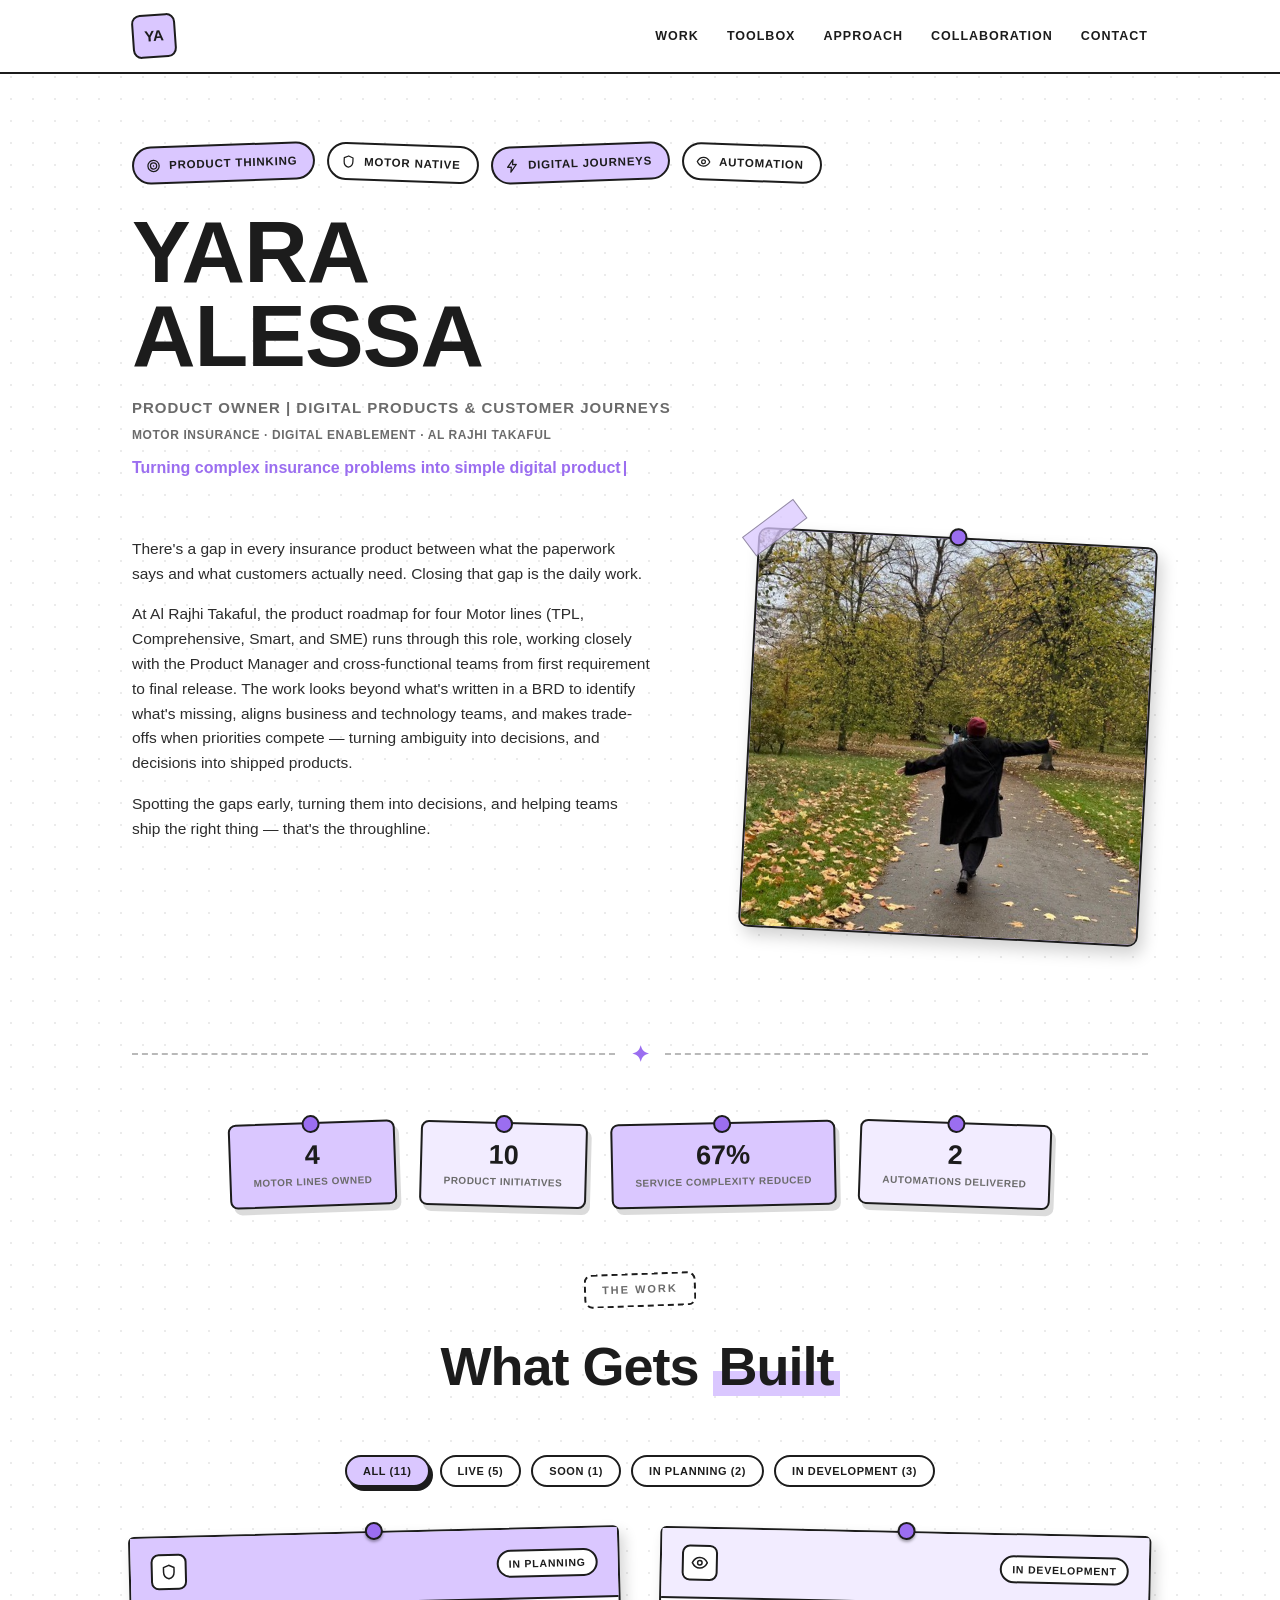
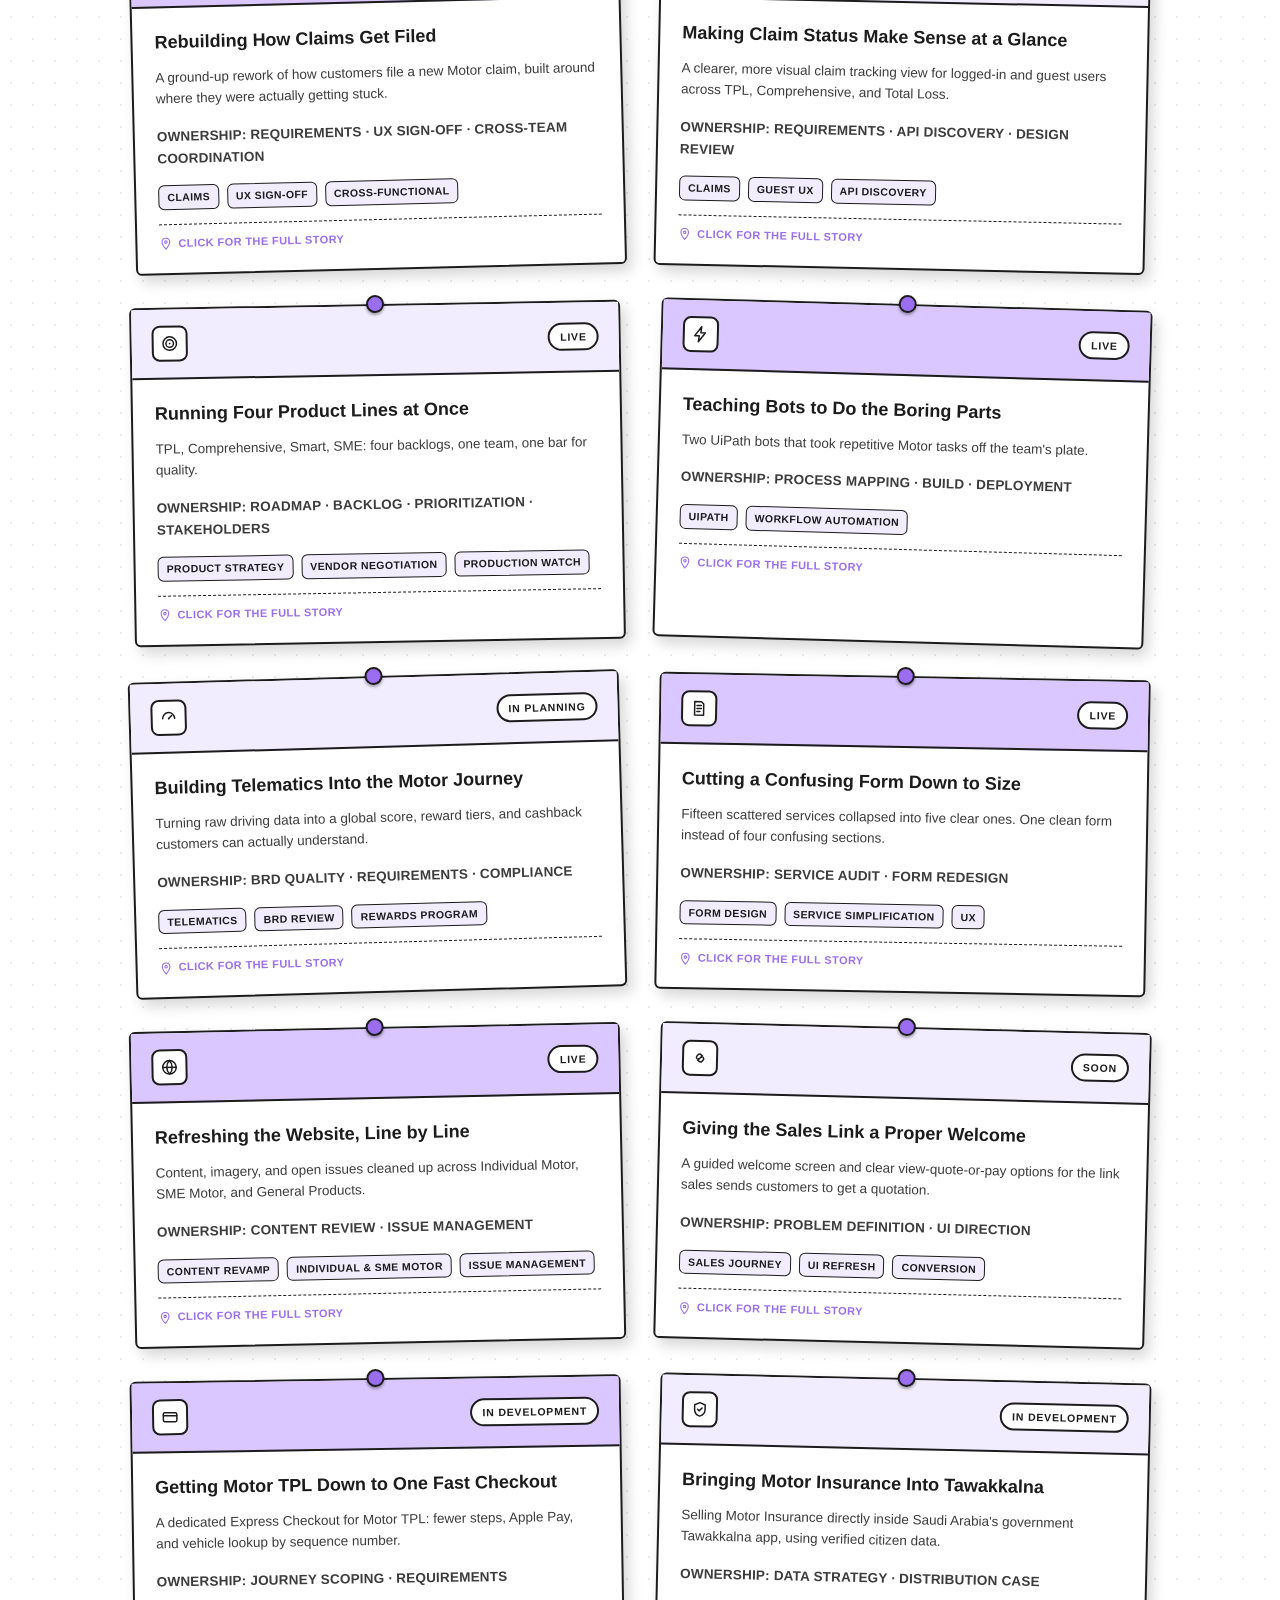
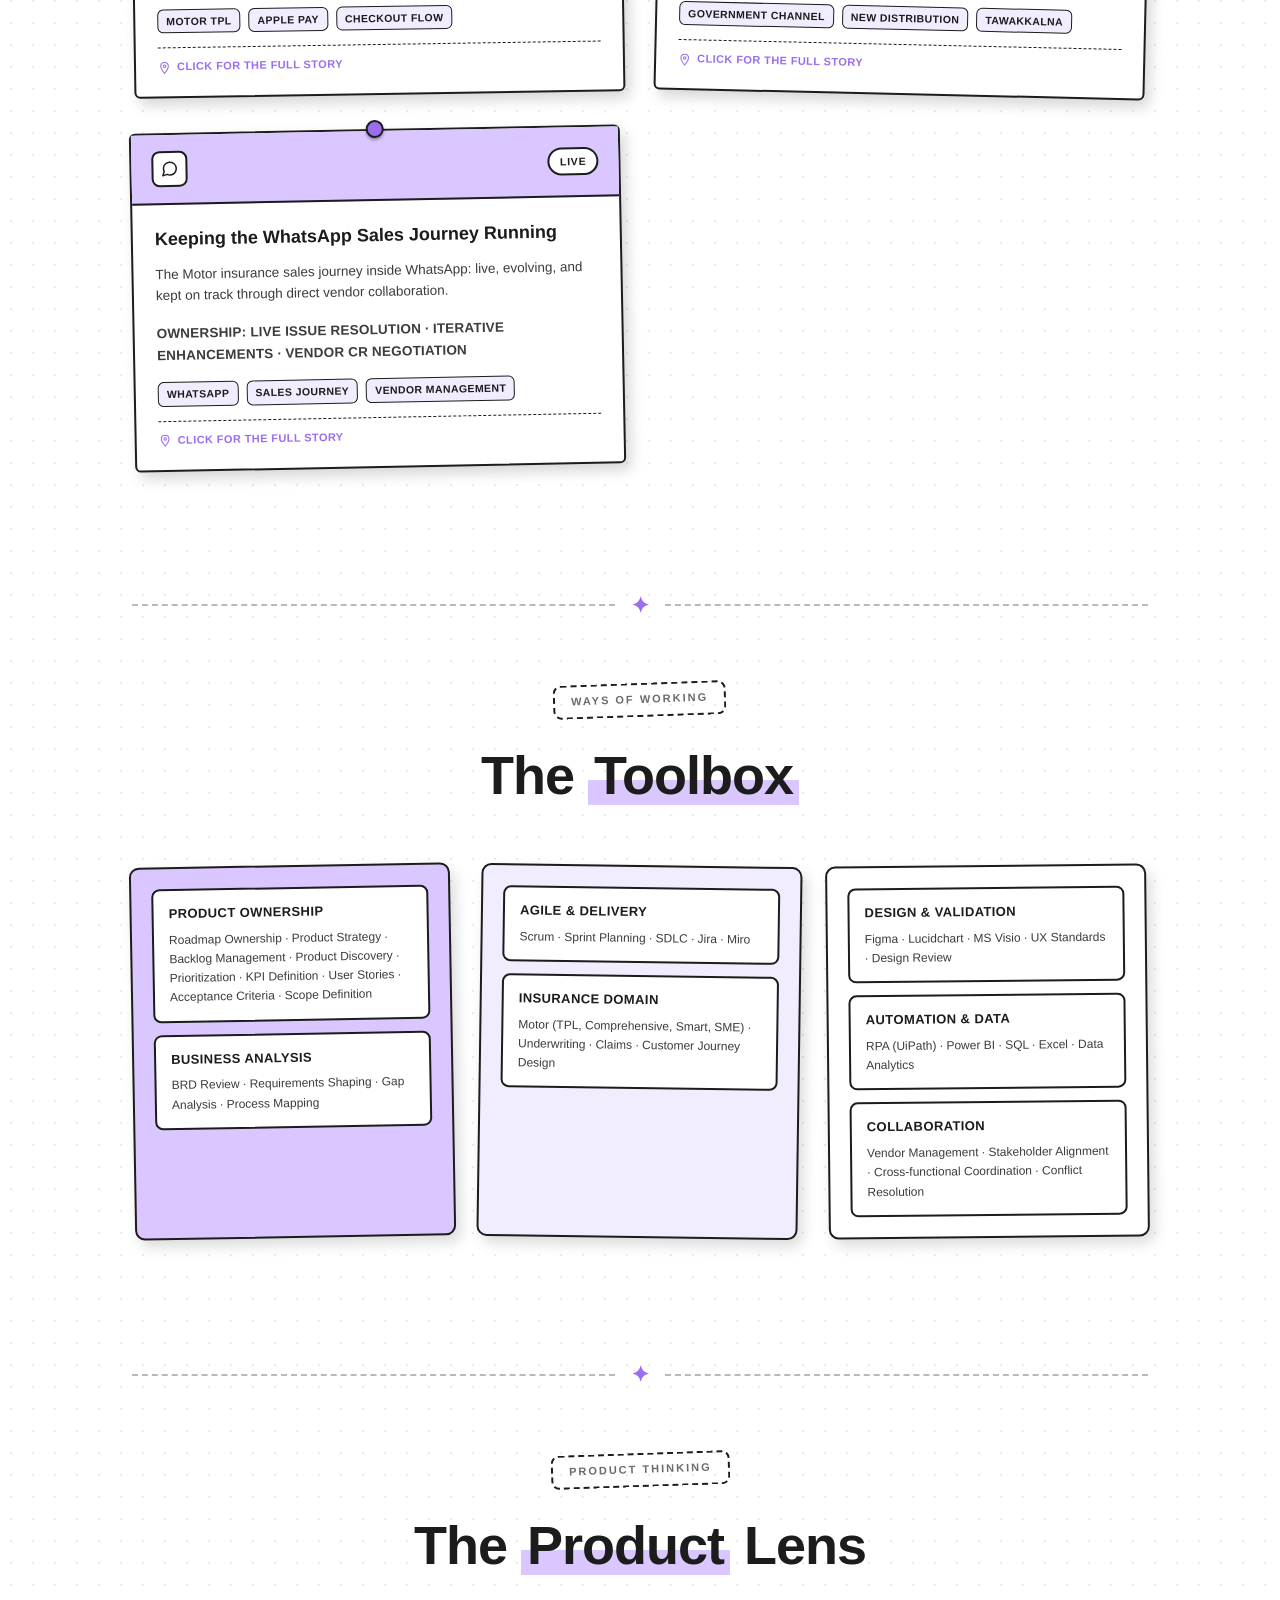
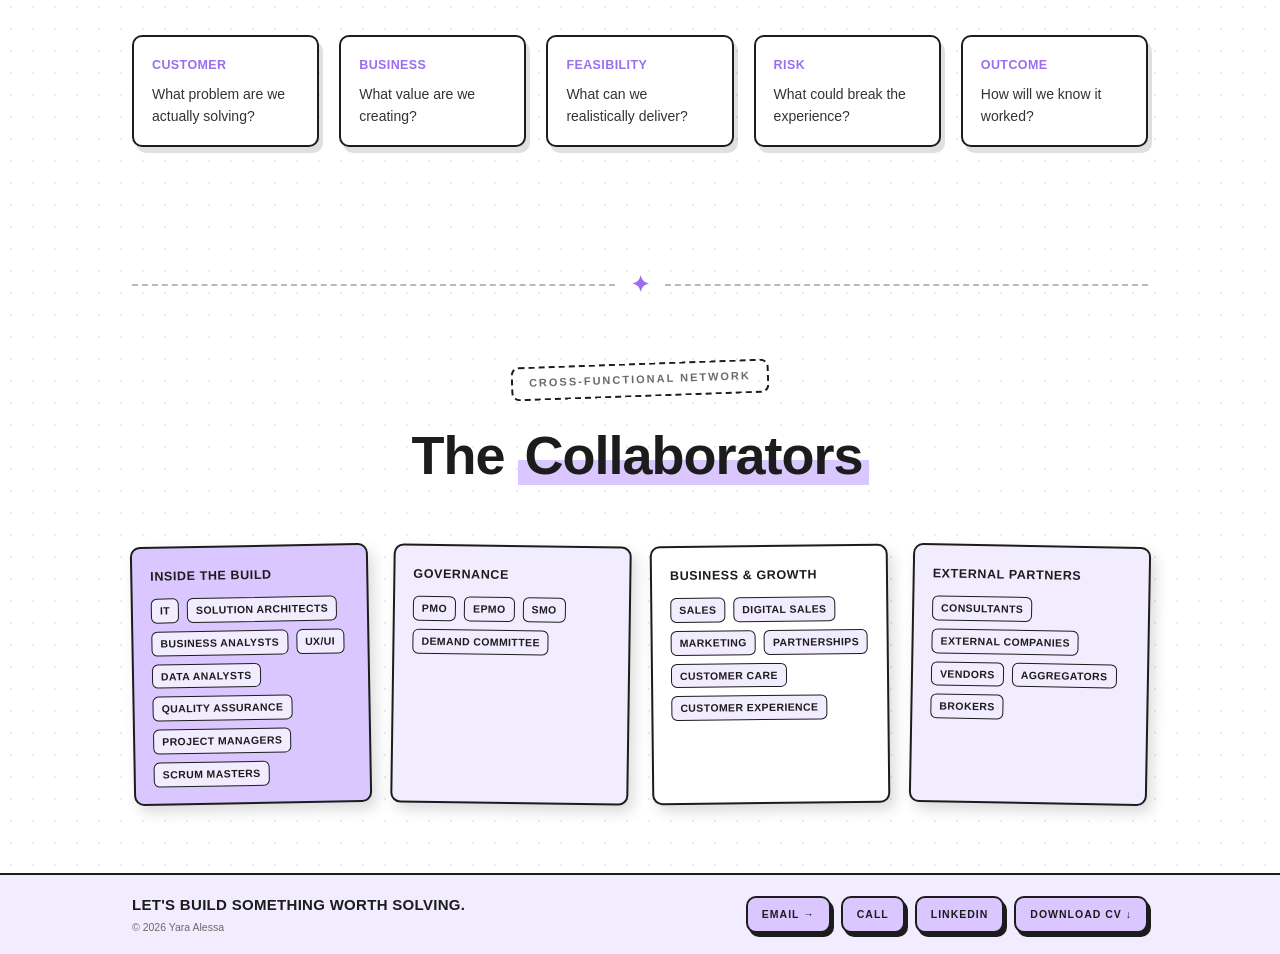
==== commit 4ae987cd: "Remove Education & Certification section Drops the #education section and its "Background" nav link " ====
--- a/index.html
+++ b/index.html
@@ -21,7 +21,7 @@
 <link rel="icon" type="image/svg+xml" href="assets/favicon.svg">
 <link rel="alternate icon" href="assets/favicon-32.png">
 <link rel="apple-touch-icon" href="assets/apple-touch-icon.png">
-<link rel="stylesheet" href="css/styles.css?v=3">
+<link rel="stylesheet" href="css/styles.css?v=4">
 </head>
 <body>
 
@@ -34,7 +34,6 @@
       <a href="#skills">Toolbox</a>
       <a href="#thinking">Approach</a>
       <a href="#collaborators">Collaboration</a>
-      <a href="#education">Background</a>
       <a href="#contact">Contact</a>
     </div>
   </div>
@@ -487,53 +486,6 @@
   </div>
 </section>
 
-<div class="wrap"><div class="divider"><span class="line"></span><span class="mark">✦</span><span class="line"></span></div></div>
-
-<section id="education">
-  <div class="wrap">
-    <div class="eyebrow-wrap">
-      <span class="eyebrow-badge">Background</span>
-      <h2 class="big-heading">Education &amp; <span class="hl">Certification</span></h2>
-    </div>
-
-    <div class="skills-grid">
-      <div class="skill-col">
-        <div class="skill-group">
-          <h4>King Abdulaziz University</h4>
-          <p>Bachelor of Science, Management Information Systems · Jul 2023 · Jeddah, Saudi Arabia</p>
-        </div>
-        <div class="skill-group">
-          <h4>Senior Project</h4>
-          <p>Led full SDLC for the Raa Bakery Information System — planning, UI/UX design, database management, and Flutter development.</p>
-        </div>
-      </div>
-
-      <div class="skill-col">
-        <div class="skill-group">
-          <h4>Insurance Foundations Professional (IFCE)</h4>
-          <p>Certification · Nov 2024</p>
-        </div>
-      </div>
-
-      <div class="skill-col">
-        <div class="skill-group">
-          <h4>Selected Courses</h4>
-          <div class="tag-row">
-            <span class="tag">Agile Practices &amp; Innovation</span>
-            <span class="tag">Digital Transformation in Insurance</span>
-            <span class="tag">Risk Analysis &amp; Management</span>
-            <span class="tag">Customer Service in Insurance</span>
-            <span class="tag">Digital Customer Experience</span>
-            <span class="tag">Project Management Principles</span>
-            <span class="tag">Business Process Modelling</span>
-            <span class="tag">Project Planning (MISK)</span>
-          </div>
-        </div>
-      </div>
-    </div>
-  </div>
-</section>
-
 <footer id="contact">
   <div class="wrap">
     <div class="footer-text">
@@ -906,7 +858,7 @@
   </div>
 </div>
 
-<script src="js/script.js?v=3"></script>
+<script src="js/script.js?v=4"></script>
 
 </body>
 </html>
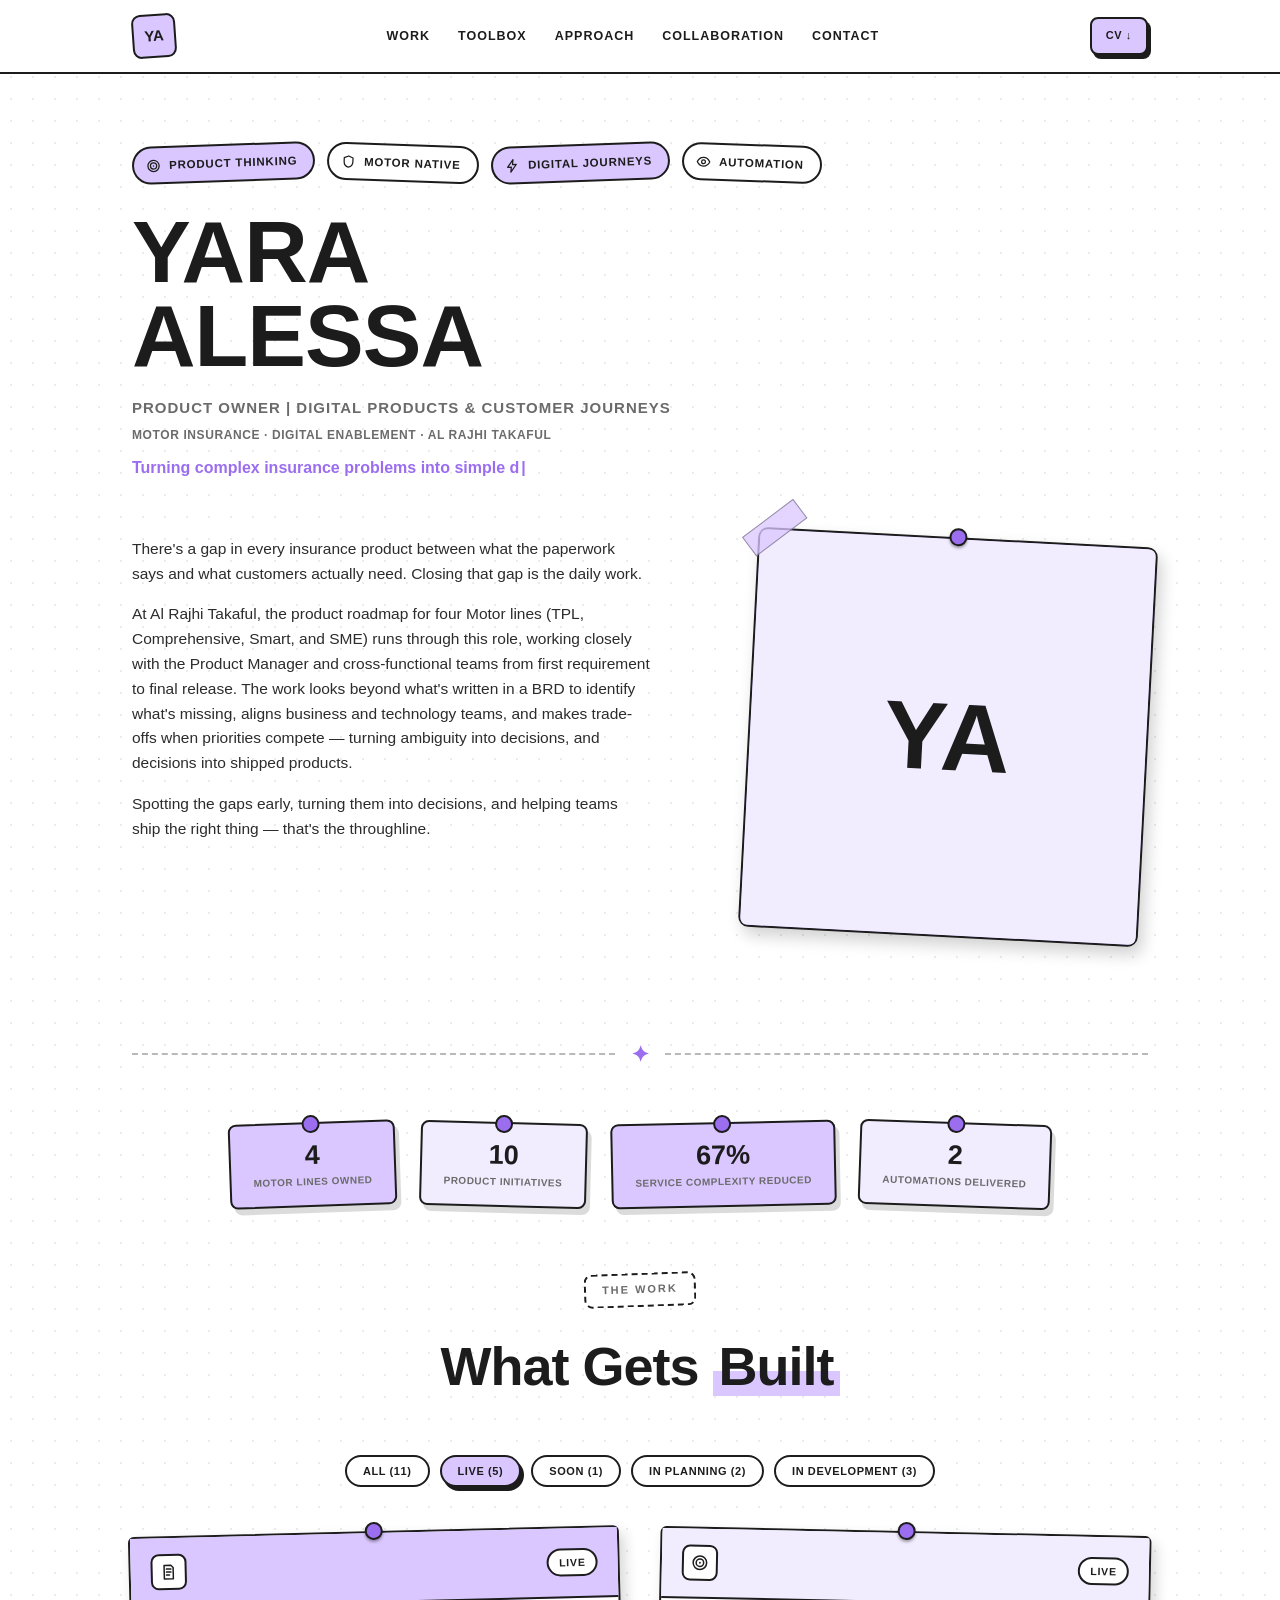
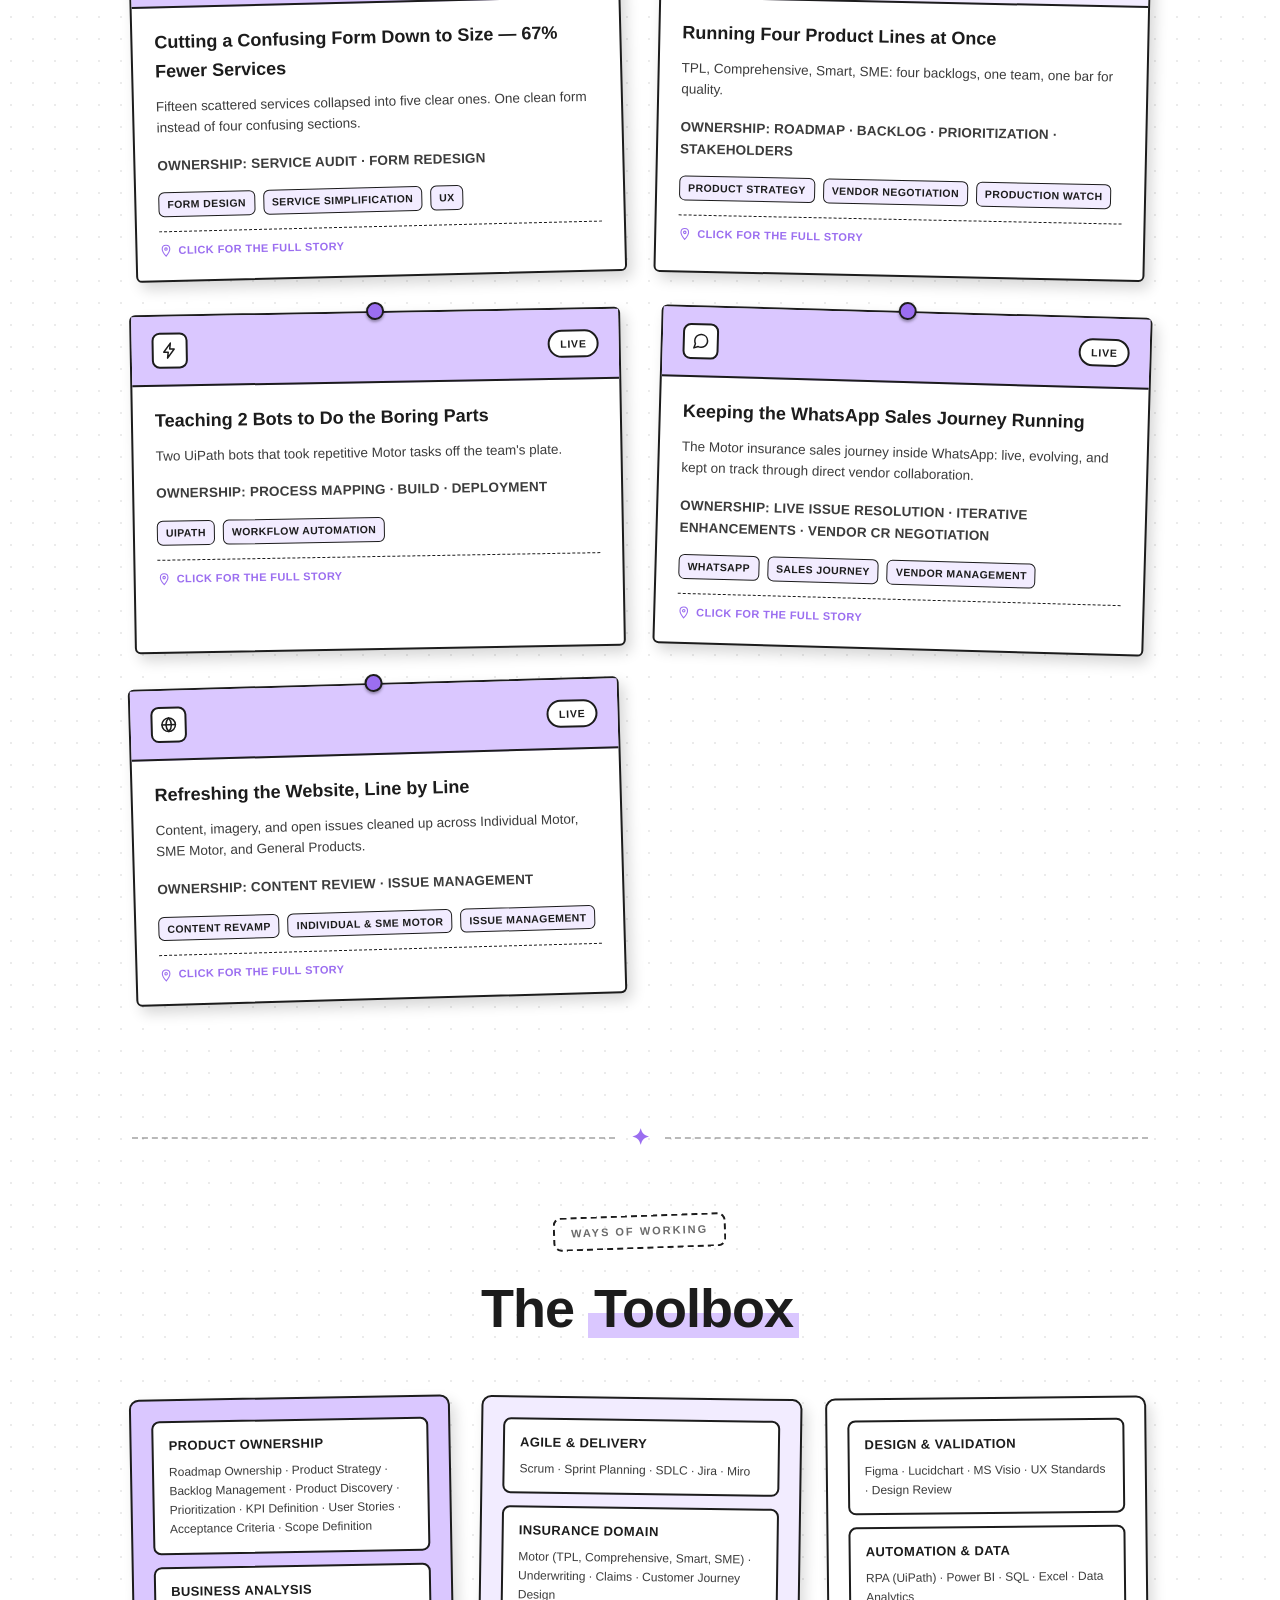
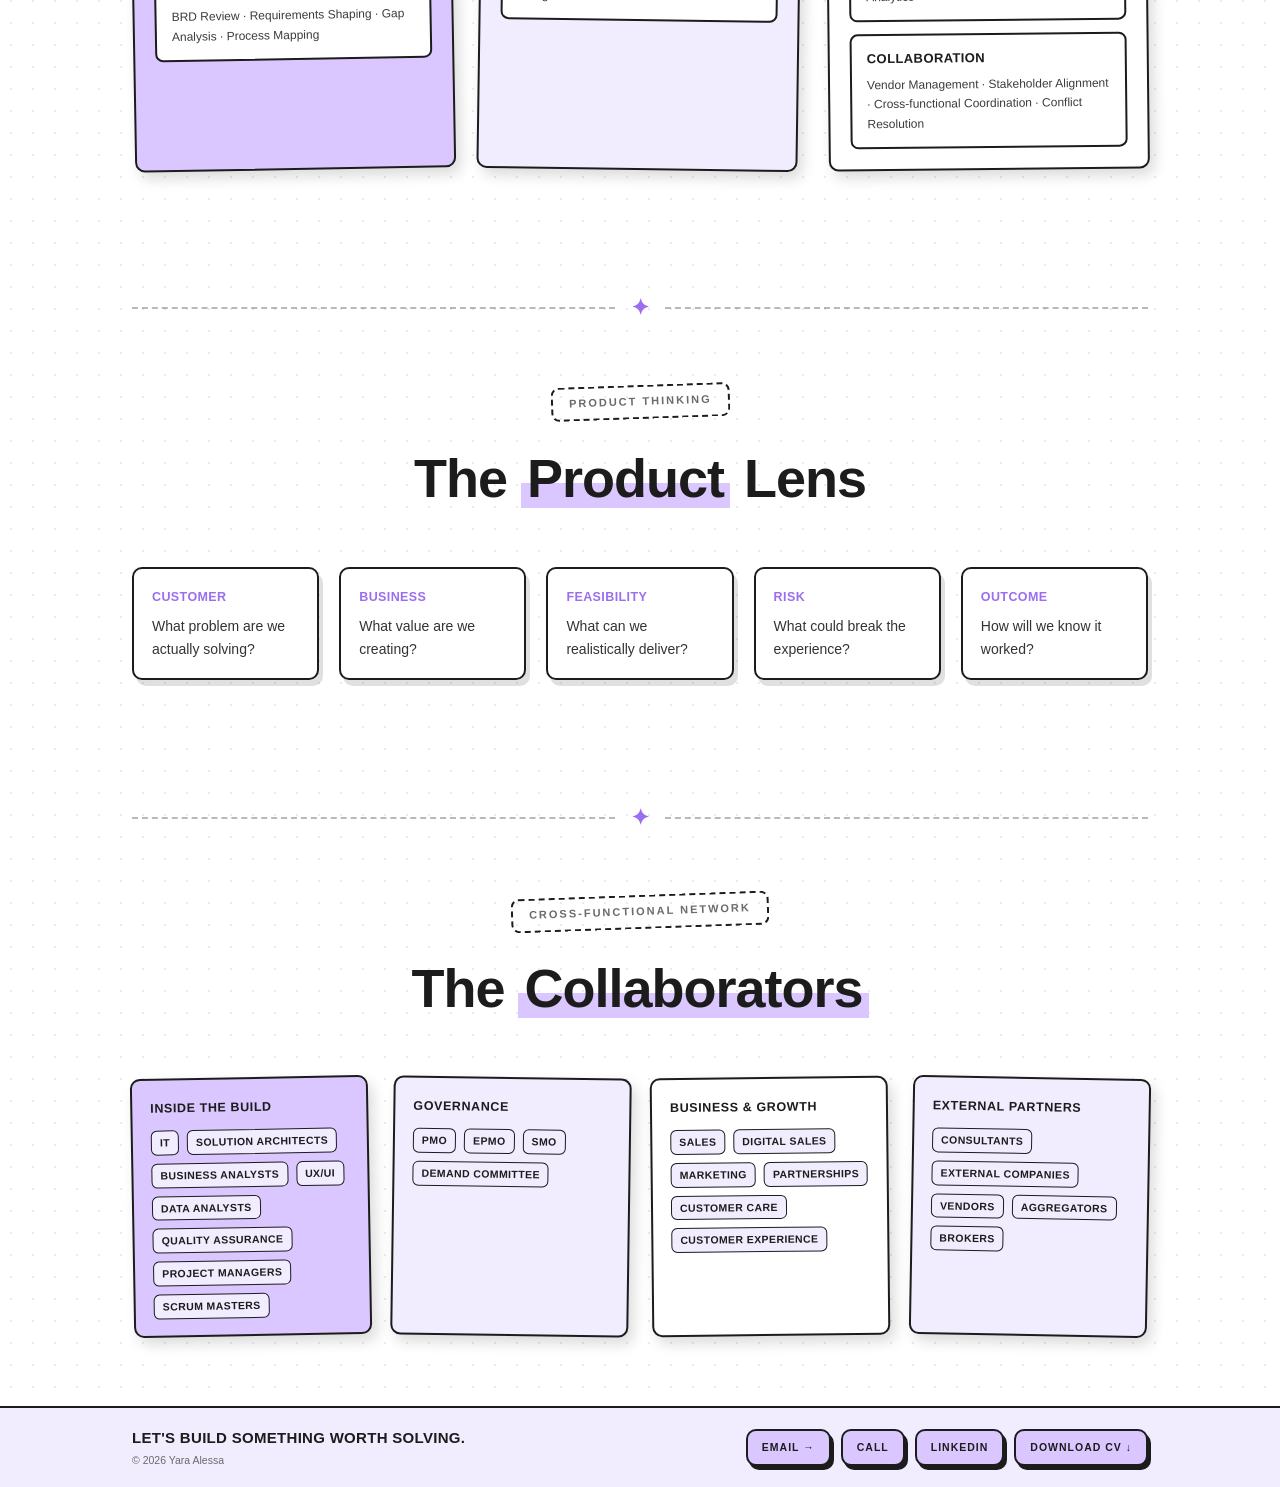
==== commit 0fad14cf: "Portfolio content strategy pass - Replace the hero photo with a "YA" monogram placeholder (photo   r" ====
--- a/index.html
+++ b/index.html
@@ -21,7 +21,7 @@
 <link rel="icon" type="image/svg+xml" href="assets/favicon.svg">
 <link rel="alternate icon" href="assets/favicon-32.png">
 <link rel="apple-touch-icon" href="assets/apple-touch-icon.png">
-<link rel="stylesheet" href="css/styles.css?v=4">
+<link rel="stylesheet" href="css/styles.css?v=5">
 </head>
 <body>
 
@@ -36,6 +36,7 @@
       <a href="#collaborators">Collaboration</a>
       <a href="#contact">Contact</a>
     </div>
+    <a class="nav-cv" href="assets/Yara_Alessa_CV.pdf" download="Yara_Alessa_CV.pdf">CV ↓</a>
   </div>
 </nav>
 
@@ -98,7 +99,7 @@
         <div class="tape"></div>
         <div class="pin"></div>
         <div class="photo-frame">
-          <img src="assets/yara-photo.jpg" alt="Yara Alessa walking in an autumn park">
+          <div class="photo-placeholder" aria-hidden="true">YA</div>
         </div>
       </div>
     </div>
@@ -133,6 +134,195 @@
 
     <div class="project-grid">
 
+      <div class="p-card c1" data-status="Live" onclick="openModal('modal-5')" role="button" tabindex="0" onkeydown="if(event.key==='Enter'){openModal('modal-5')}">
+        <div class="pin"></div>
+        <div class="bar">
+          <div class="icon-box"><svg viewBox="0 0 24 24"><path d="M6 3h9l3 3v15H6z"/><path d="M9 8h6M9 12h6M9 16h4"/></svg></div>
+          <span class="status-chip">Live</span>
+        </div>
+        <div class="p-body">
+          <h3>Cutting a Confusing Form Down to Size — 67% Fewer Services</h3>
+          <p>Fifteen scattered services collapsed into five clear ones. One clean form instead of four confusing sections.</p>
+          <p class="ownership-line">Ownership: Service Audit · Form Redesign</p>
+          <div class="tag-row">
+            <span class="tag">Form Design</span>
+            <span class="tag">Service Simplification</span>
+            <span class="tag">UX</span>
+          </div>
+          <div class="click-hint"><svg viewBox="0 0 24 24"><path d="M12 2C8 2 5 5 5 9c0 5 7 13 7 13s7-8 7-13c0-4-3-7-7-7z"/><circle cx="12" cy="9" r="2.3"/></svg>Click for the full story</div>
+        </div>
+      </div>
+
+      <div class="p-card c2" data-status="Live" onclick="openModal('modal-2')" role="button" tabindex="0" onkeydown="if(event.key==='Enter'){openModal('modal-2')}">
+        <div class="pin"></div>
+        <div class="bar">
+          <div class="icon-box"><svg viewBox="0 0 24 24"><circle cx="12" cy="12" r="9"/><circle cx="12" cy="12" r="5"/><circle cx="12" cy="12" r="1.2" fill="var(--ink)" stroke="none"/></svg></div>
+          <span class="status-chip">Live</span>
+        </div>
+        <div class="p-body">
+          <h3>Running Four Product Lines at Once</h3>
+          <p>TPL, Comprehensive, Smart, SME: four backlogs, one team, one bar for quality.</p>
+          <p class="ownership-line">Ownership: Roadmap · Backlog · Prioritization · Stakeholders</p>
+          <div class="tag-row">
+            <span class="tag">Product Strategy</span>
+            <span class="tag">Vendor Negotiation</span>
+            <span class="tag">Production Watch</span>
+          </div>
+          <div class="click-hint"><svg viewBox="0 0 24 24"><path d="M12 2C8 2 5 5 5 9c0 5 7 13 7 13s7-8 7-13c0-4-3-7-7-7z"/><circle cx="12" cy="9" r="2.3"/></svg>Click for the full story</div>
+        </div>
+      </div>
+
+      <div class="p-card c1" data-status="Live" onclick="openModal('modal-3')" role="button" tabindex="0" onkeydown="if(event.key==='Enter'){openModal('modal-3')}">
+        <div class="pin"></div>
+        <div class="bar">
+          <div class="icon-box"><svg viewBox="0 0 24 24"><path d="M13 2L4 14h6l-1 8 9-12h-6l1-8z"/></svg></div>
+          <span class="status-chip">Live</span>
+        </div>
+        <div class="p-body">
+          <h3>Teaching 2 Bots to Do the Boring Parts</h3>
+          <p>Two UiPath bots that took repetitive Motor tasks off the team's plate.</p>
+          <p class="ownership-line">Ownership: Process Mapping · Build · Deployment</p>
+          <div class="tag-row">
+            <span class="tag">UiPath</span>
+            <span class="tag">Workflow Automation</span>
+          </div>
+          <div class="click-hint"><svg viewBox="0 0 24 24"><path d="M12 2C8 2 5 5 5 9c0 5 7 13 7 13s7-8 7-13c0-4-3-7-7-7z"/><circle cx="12" cy="9" r="2.3"/></svg>Click for the full story</div>
+        </div>
+      </div>
+
+      <div class="p-card c1" data-status="Live" onclick="openModal('modal-11')" role="button" tabindex="0" onkeydown="if(event.key==='Enter'){openModal('modal-11')}">
+        <div class="pin"></div>
+        <div class="bar">
+          <div class="icon-box"><svg viewBox="0 0 24 24"><path d="M21 11.5a8.38 8.38 0 0 1-.9 3.8 8.5 8.5 0 0 1-7.6 4.7 8.38 8.38 0 0 1-3.8-.9L3 21l1.9-5.7a8.38 8.38 0 0 1-.9-3.8 8.5 8.5 0 0 1 4.7-7.6 8.38 8.38 0 0 1 3.8-.9h.5a8.48 8.48 0 0 1 8 8v.5z"/></svg></div>
+          <span class="status-chip">Live</span>
+        </div>
+        <div class="p-body">
+          <h3>Keeping the WhatsApp Sales Journey Running</h3>
+          <p>The Motor insurance sales journey inside WhatsApp: live, evolving, and kept on track through direct vendor collaboration.</p>
+          <p class="ownership-line">Ownership: Live Issue Resolution · Iterative Enhancements · Vendor CR Negotiation</p>
+          <div class="tag-row">
+            <span class="tag">WhatsApp</span>
+            <span class="tag">Sales Journey</span>
+            <span class="tag">Vendor Management</span>
+          </div>
+          <div class="click-hint"><svg viewBox="0 0 24 24"><path d="M12 2C8 2 5 5 5 9c0 5 7 13 7 13s7-8 7-13c0-4-3-7-7-7z"/><circle cx="12" cy="9" r="2.3"/></svg>Click for the full story</div>
+        </div>
+      </div>
+
+      <div class="p-card c1" data-status="Live" onclick="openModal('modal-7')" role="button" tabindex="0" onkeydown="if(event.key==='Enter'){openModal('modal-7')}">
+        <div class="pin"></div>
+        <div class="bar">
+          <div class="icon-box"><svg viewBox="0 0 24 24"><circle cx="12" cy="12" r="9"/><path d="M3 12h18"/><path d="M12 3a13 13 0 0 1 0 18a13 13 0 0 1 0-18"/></svg></div>
+          <span class="status-chip">Live</span>
+        </div>
+        <div class="p-body">
+          <h3>Refreshing the Website, Line by Line</h3>
+          <p>Content, imagery, and open issues cleaned up across Individual Motor, SME Motor, and General Products.</p>
+          <p class="ownership-line">Ownership: Content Review · Issue Management</p>
+          <div class="tag-row">
+            <span class="tag">Content Revamp</span>
+            <span class="tag">Individual & SME Motor</span>
+            <span class="tag">Issue Management</span>
+          </div>
+          <div class="click-hint"><svg viewBox="0 0 24 24"><path d="M12 2C8 2 5 5 5 9c0 5 7 13 7 13s7-8 7-13c0-4-3-7-7-7z"/><circle cx="12" cy="9" r="2.3"/></svg>Click for the full story</div>
+        </div>
+      </div>
+
+      <div class="p-card c1" data-status="In Development" onclick="openModal('modal-9')" role="button" tabindex="0" onkeydown="if(event.key==='Enter'){openModal('modal-9')}">
+        <div class="pin"></div>
+        <div class="bar">
+          <div class="icon-box"><svg viewBox="0 0 24 24"><rect x="3" y="6" width="18" height="12" rx="2"/><path d="M3 10h18"/></svg></div>
+          <span class="status-chip">In Development</span>
+        </div>
+        <div class="p-body">
+          <h3>Getting Motor TPL Down to One Fast Checkout</h3>
+          <p>A dedicated Express Checkout for Motor TPL: fewer steps, Apple Pay, and vehicle lookup by sequence number.</p>
+          <p class="ownership-line">Ownership: Journey Scoping · Requirements</p>
+          <div class="tag-row">
+            <span class="tag">Motor TPL</span>
+            <span class="tag">Apple Pay</span>
+            <span class="tag">Checkout Flow</span>
+          </div>
+          <div class="click-hint"><svg viewBox="0 0 24 24"><path d="M12 2C8 2 5 5 5 9c0 5 7 13 7 13s7-8 7-13c0-4-3-7-7-7z"/><circle cx="12" cy="9" r="2.3"/></svg>Click for the full story</div>
+        </div>
+      </div>
+
+      <div class="p-card" data-status="In Development" onclick="openModal('modal-10')" role="button" tabindex="0" onkeydown="if(event.key==='Enter'){openModal('modal-10')}">
+        <div class="pin"></div>
+        <div class="bar">
+          <div class="icon-box"><svg viewBox="0 0 24 24"><path d="M12 3l7 3v6c0 5-3.5 8-7 9-3.5-1-7-4-7-9V6l7-3z"/><path d="M9 12l2 2 4-4"/></svg></div>
+          <span class="status-chip">In Development</span>
+        </div>
+        <div class="p-body">
+          <h3>Bringing Motor Insurance Into Tawakkalna</h3>
+          <p>Selling Motor Insurance directly inside Saudi Arabia's government Tawakkalna app, using verified citizen data.</p>
+          <p class="ownership-line">Ownership: Data Strategy · Distribution Case</p>
+          <div class="tag-row">
+            <span class="tag">Government Channel</span>
+            <span class="tag">New Distribution</span>
+            <span class="tag">Tawakkalna</span>
+          </div>
+          <div class="click-hint"><svg viewBox="0 0 24 24"><path d="M12 2C8 2 5 5 5 9c0 5 7 13 7 13s7-8 7-13c0-4-3-7-7-7z"/><circle cx="12" cy="9" r="2.3"/></svg>Click for the full story</div>
+        </div>
+      </div>
+
+      <div class="p-card" data-status="In Development" onclick="openModal('modal-6')" role="button" tabindex="0" onkeydown="if(event.key==='Enter'){openModal('modal-6')}">
+        <div class="pin"></div>
+        <div class="bar">
+          <div class="icon-box"><svg viewBox="0 0 24 24"><path d="M2 12s3.5-7 10-7 10 7 10 7-3.5 7-10 7-10-7-10-7z"/><circle cx="12" cy="12" r="3"/></svg></div>
+          <span class="status-chip">In Development</span>
+        </div>
+        <div class="p-body">
+          <h3>Making Claim Status Make Sense at a Glance</h3>
+          <p>A clearer, more visual claim tracking view for logged-in and guest users across TPL, Comprehensive, and Total Loss.</p>
+          <p class="ownership-line">Ownership: Requirements · API Discovery · Design Review</p>
+          <div class="tag-row">
+            <span class="tag">Claims</span>
+            <span class="tag">Guest UX</span>
+            <span class="tag">API Discovery</span>
+          </div>
+          <div class="click-hint"><svg viewBox="0 0 24 24"><path d="M12 2C8 2 5 5 5 9c0 5 7 13 7 13s7-8 7-13c0-4-3-7-7-7z"/><circle cx="12" cy="9" r="2.3"/></svg>Click for the full story</div>
+        </div>
+      </div>
+
+      <div class="p-card" data-status="In Planning" onclick="openModal('modal-4')" role="button" tabindex="0" onkeydown="if(event.key==='Enter'){openModal('modal-4')}">
+        <div class="pin"></div>
+        <div class="bar">
+          <div class="icon-box"><svg viewBox="0 0 24 24"><path d="M4 13a8 8 0 1 1 16 0"/><path d="M12 13l4-4"/><circle cx="12" cy="13" r="1.2" fill="var(--ink)" stroke="none"/></svg></div>
+          <span class="status-chip">In Planning</span>
+        </div>
+        <div class="p-body">
+          <h3>Building Telematics Into the Motor Journey</h3>
+          <p>Turning raw driving data into a global score, reward tiers, and cashback customers can actually understand.</p>
+          <p class="ownership-line">Ownership: BRD Quality · Requirements · Compliance</p>
+          <div class="tag-row">
+            <span class="tag">Telematics</span>
+            <span class="tag">BRD Review</span>
+            <span class="tag">Rewards Program</span>
+          </div>
+          <div class="click-hint"><svg viewBox="0 0 24 24"><path d="M12 2C8 2 5 5 5 9c0 5 7 13 7 13s7-8 7-13c0-4-3-7-7-7z"/><circle cx="12" cy="9" r="2.3"/></svg>Click for the full story</div>
+        </div>
+      </div>
+
+      <div class="p-card" data-status="Soon" onclick="openModal('modal-8')" role="button" tabindex="0" onkeydown="if(event.key==='Enter'){openModal('modal-8')}">
+        <div class="pin"></div>
+        <div class="bar">
+          <div class="icon-box"><svg viewBox="0 0 24 24"><path d="M9 15l6-6"/><path d="M8 13a3 3 0 0 1 0-4l2-2a3 3 0 0 1 4 4"/><path d="M16 11a3 3 0 0 1 0 4l-2 2a3 3 0 0 1-4-4"/></svg></div>
+          <span class="status-chip">Soon</span>
+        </div>
+        <div class="p-body">
+          <h3>Giving the Sales Link a Proper Welcome</h3>
+          <p>A guided welcome screen and clear view-quote-or-pay options for the link sales sends customers to get a quotation.</p>
+          <p class="ownership-line">Ownership: Problem Definition · UI Direction</p>
+          <div class="tag-row">
+            <span class="tag">Sales Journey</span>
+            <span class="tag">UI Refresh</span>
+            <span class="tag">Conversion</span>
+          </div>
+          <div class="click-hint"><svg viewBox="0 0 24 24"><path d="M12 2C8 2 5 5 5 9c0 5 7 13 7 13s7-8 7-13c0-4-3-7-7-7z"/><circle cx="12" cy="9" r="2.3"/></svg>Click for the full story</div>
+        </div>
+      </div>
+
       <div class="p-card c1" data-status="In Planning" onclick="openModal('modal-1')" role="button" tabindex="0" onkeydown="if(event.key==='Enter'){openModal('modal-1')}">
         <div class="pin"></div>
         <div class="bar">
@@ -148,195 +338,6 @@
             <span class="tag">Claims</span>
             <span class="tag">UX Sign-off</span>
             <span class="tag">Cross-functional</span>
-          </div>
-          <div class="click-hint"><svg viewBox="0 0 24 24"><path d="M12 2C8 2 5 5 5 9c0 5 7 13 7 13s7-8 7-13c0-4-3-7-7-7z"/><circle cx="12" cy="9" r="2.3"/></svg>Click for the full story</div>
-        </div>
-      </div>
-
-      <div class="p-card" data-status="In Development" onclick="openModal('modal-6')" role="button" tabindex="0" onkeydown="if(event.key==='Enter'){openModal('modal-6')}">
-        <div class="pin"></div>
-        <div class="bar">
-          <div class="icon-box"><svg viewBox="0 0 24 24"><path d="M2 12s3.5-7 10-7 10 7 10 7-3.5 7-10 7-10-7-10-7z"/><circle cx="12" cy="12" r="3"/></svg></div>
-          <span class="status-chip">In Development</span>
-        </div>
-        <div class="p-body">
-          <h3>Making Claim Status Make Sense at a Glance</h3>
-          <p>A clearer, more visual claim tracking view for logged-in and guest users across TPL, Comprehensive, and Total Loss.</p>
-          <p class="ownership-line">Ownership: Requirements · API Discovery · Design Review</p>
-          <div class="tag-row">
-            <span class="tag">Claims</span>
-            <span class="tag">Guest UX</span>
-            <span class="tag">API Discovery</span>
-          </div>
-          <div class="click-hint"><svg viewBox="0 0 24 24"><path d="M12 2C8 2 5 5 5 9c0 5 7 13 7 13s7-8 7-13c0-4-3-7-7-7z"/><circle cx="12" cy="9" r="2.3"/></svg>Click for the full story</div>
-        </div>
-      </div>
-
-      <div class="p-card c2" data-status="Live" onclick="openModal('modal-2')" role="button" tabindex="0" onkeydown="if(event.key==='Enter'){openModal('modal-2')}">
-        <div class="pin"></div>
-        <div class="bar">
-          <div class="icon-box"><svg viewBox="0 0 24 24"><circle cx="12" cy="12" r="9"/><circle cx="12" cy="12" r="5"/><circle cx="12" cy="12" r="1.2" fill="var(--ink)" stroke="none"/></svg></div>
-          <span class="status-chip">Live</span>
-        </div>
-        <div class="p-body">
-          <h3>Running Four Product Lines at Once</h3>
-          <p>TPL, Comprehensive, Smart, SME: four backlogs, one team, one bar for quality.</p>
-          <p class="ownership-line">Ownership: Roadmap · Backlog · Prioritization · Stakeholders</p>
-          <div class="tag-row">
-            <span class="tag">Product Strategy</span>
-            <span class="tag">Vendor Negotiation</span>
-            <span class="tag">Production Watch</span>
-          </div>
-          <div class="click-hint"><svg viewBox="0 0 24 24"><path d="M12 2C8 2 5 5 5 9c0 5 7 13 7 13s7-8 7-13c0-4-3-7-7-7z"/><circle cx="12" cy="9" r="2.3"/></svg>Click for the full story</div>
-        </div>
-      </div>
-
-      <div class="p-card c1" data-status="Live" onclick="openModal('modal-3')" role="button" tabindex="0" onkeydown="if(event.key==='Enter'){openModal('modal-3')}">
-        <div class="pin"></div>
-        <div class="bar">
-          <div class="icon-box"><svg viewBox="0 0 24 24"><path d="M13 2L4 14h6l-1 8 9-12h-6l1-8z"/></svg></div>
-          <span class="status-chip">Live</span>
-        </div>
-        <div class="p-body">
-          <h3>Teaching Bots to Do the Boring Parts</h3>
-          <p>Two UiPath bots that took repetitive Motor tasks off the team's plate.</p>
-          <p class="ownership-line">Ownership: Process Mapping · Build · Deployment</p>
-          <div class="tag-row">
-            <span class="tag">UiPath</span>
-            <span class="tag">Workflow Automation</span>
-          </div>
-          <div class="click-hint"><svg viewBox="0 0 24 24"><path d="M12 2C8 2 5 5 5 9c0 5 7 13 7 13s7-8 7-13c0-4-3-7-7-7z"/><circle cx="12" cy="9" r="2.3"/></svg>Click for the full story</div>
-        </div>
-      </div>
-
-      <div class="p-card" data-status="In Planning" onclick="openModal('modal-4')" role="button" tabindex="0" onkeydown="if(event.key==='Enter'){openModal('modal-4')}">
-        <div class="pin"></div>
-        <div class="bar">
-          <div class="icon-box"><svg viewBox="0 0 24 24"><path d="M4 13a8 8 0 1 1 16 0"/><path d="M12 13l4-4"/><circle cx="12" cy="13" r="1.2" fill="var(--ink)" stroke="none"/></svg></div>
-          <span class="status-chip">In Planning</span>
-        </div>
-        <div class="p-body">
-          <h3>Building Telematics Into the Motor Journey</h3>
-          <p>Turning raw driving data into a global score, reward tiers, and cashback customers can actually understand.</p>
-          <p class="ownership-line">Ownership: BRD Quality · Requirements · Compliance</p>
-          <div class="tag-row">
-            <span class="tag">Telematics</span>
-            <span class="tag">BRD Review</span>
-            <span class="tag">Rewards Program</span>
-          </div>
-          <div class="click-hint"><svg viewBox="0 0 24 24"><path d="M12 2C8 2 5 5 5 9c0 5 7 13 7 13s7-8 7-13c0-4-3-7-7-7z"/><circle cx="12" cy="9" r="2.3"/></svg>Click for the full story</div>
-        </div>
-      </div>
-
-      <div class="p-card c1" data-status="Live" onclick="openModal('modal-5')" role="button" tabindex="0" onkeydown="if(event.key==='Enter'){openModal('modal-5')}">
-        <div class="pin"></div>
-        <div class="bar">
-          <div class="icon-box"><svg viewBox="0 0 24 24"><path d="M6 3h9l3 3v15H6z"/><path d="M9 8h6M9 12h6M9 16h4"/></svg></div>
-          <span class="status-chip">Live</span>
-        </div>
-        <div class="p-body">
-          <h3>Cutting a Confusing Form Down to Size</h3>
-          <p>Fifteen scattered services collapsed into five clear ones. One clean form instead of four confusing sections.</p>
-          <p class="ownership-line">Ownership: Service Audit · Form Redesign</p>
-          <div class="tag-row">
-            <span class="tag">Form Design</span>
-            <span class="tag">Service Simplification</span>
-            <span class="tag">UX</span>
-          </div>
-          <div class="click-hint"><svg viewBox="0 0 24 24"><path d="M12 2C8 2 5 5 5 9c0 5 7 13 7 13s7-8 7-13c0-4-3-7-7-7z"/><circle cx="12" cy="9" r="2.3"/></svg>Click for the full story</div>
-        </div>
-      </div>
-
-      <div class="p-card c1" data-status="Live" onclick="openModal('modal-7')" role="button" tabindex="0" onkeydown="if(event.key==='Enter'){openModal('modal-7')}">
-        <div class="pin"></div>
-        <div class="bar">
-          <div class="icon-box"><svg viewBox="0 0 24 24"><circle cx="12" cy="12" r="9"/><path d="M3 12h18"/><path d="M12 3a13 13 0 0 1 0 18a13 13 0 0 1 0-18"/></svg></div>
-          <span class="status-chip">Live</span>
-        </div>
-        <div class="p-body">
-          <h3>Refreshing the Website, Line by Line</h3>
-          <p>Content, imagery, and open issues cleaned up across Individual Motor, SME Motor, and General Products.</p>
-          <p class="ownership-line">Ownership: Content Review · Issue Management</p>
-          <div class="tag-row">
-            <span class="tag">Content Revamp</span>
-            <span class="tag">Individual & SME Motor</span>
-            <span class="tag">Issue Management</span>
-          </div>
-          <div class="click-hint"><svg viewBox="0 0 24 24"><path d="M12 2C8 2 5 5 5 9c0 5 7 13 7 13s7-8 7-13c0-4-3-7-7-7z"/><circle cx="12" cy="9" r="2.3"/></svg>Click for the full story</div>
-        </div>
-      </div>
-
-      <div class="p-card" data-status="Soon" onclick="openModal('modal-8')" role="button" tabindex="0" onkeydown="if(event.key==='Enter'){openModal('modal-8')}">
-        <div class="pin"></div>
-        <div class="bar">
-          <div class="icon-box"><svg viewBox="0 0 24 24"><path d="M9 15l6-6"/><path d="M8 13a3 3 0 0 1 0-4l2-2a3 3 0 0 1 4 4"/><path d="M16 11a3 3 0 0 1 0 4l-2 2a3 3 0 0 1-4-4"/></svg></div>
-          <span class="status-chip">Soon</span>
-        </div>
-        <div class="p-body">
-          <h3>Giving the Sales Link a Proper Welcome</h3>
-          <p>A guided welcome screen and clear view-quote-or-pay options for the link sales sends customers to get a quotation.</p>
-          <p class="ownership-line">Ownership: Problem Definition · UI Direction</p>
-          <div class="tag-row">
-            <span class="tag">Sales Journey</span>
-            <span class="tag">UI Refresh</span>
-            <span class="tag">Conversion</span>
-          </div>
-          <div class="click-hint"><svg viewBox="0 0 24 24"><path d="M12 2C8 2 5 5 5 9c0 5 7 13 7 13s7-8 7-13c0-4-3-7-7-7z"/><circle cx="12" cy="9" r="2.3"/></svg>Click for the full story</div>
-        </div>
-      </div>
-
-      <div class="p-card c1" data-status="In Development" onclick="openModal('modal-9')" role="button" tabindex="0" onkeydown="if(event.key==='Enter'){openModal('modal-9')}">
-        <div class="pin"></div>
-        <div class="bar">
-          <div class="icon-box"><svg viewBox="0 0 24 24"><rect x="3" y="6" width="18" height="12" rx="2"/><path d="M3 10h18"/></svg></div>
-          <span class="status-chip">In Development</span>
-        </div>
-        <div class="p-body">
-          <h3>Getting Motor TPL Down to One Fast Checkout</h3>
-          <p>A dedicated Express Checkout for Motor TPL: fewer steps, Apple Pay, and vehicle lookup by sequence number.</p>
-          <p class="ownership-line">Ownership: Journey Scoping · Requirements</p>
-          <div class="tag-row">
-            <span class="tag">Motor TPL</span>
-            <span class="tag">Apple Pay</span>
-            <span class="tag">Checkout Flow</span>
-          </div>
-          <div class="click-hint"><svg viewBox="0 0 24 24"><path d="M12 2C8 2 5 5 5 9c0 5 7 13 7 13s7-8 7-13c0-4-3-7-7-7z"/><circle cx="12" cy="9" r="2.3"/></svg>Click for the full story</div>
-        </div>
-      </div>
-
-      <div class="p-card" data-status="In Development" onclick="openModal('modal-10')" role="button" tabindex="0" onkeydown="if(event.key==='Enter'){openModal('modal-10')}">
-        <div class="pin"></div>
-        <div class="bar">
-          <div class="icon-box"><svg viewBox="0 0 24 24"><path d="M12 3l7 3v6c0 5-3.5 8-7 9-3.5-1-7-4-7-9V6l7-3z"/><path d="M9 12l2 2 4-4"/></svg></div>
-          <span class="status-chip">In Development</span>
-        </div>
-        <div class="p-body">
-          <h3>Bringing Motor Insurance Into Tawakkalna</h3>
-          <p>Selling Motor Insurance directly inside Saudi Arabia's government Tawakkalna app, using verified citizen data.</p>
-          <p class="ownership-line">Ownership: Data Strategy · Distribution Case</p>
-          <div class="tag-row">
-            <span class="tag">Government Channel</span>
-            <span class="tag">New Distribution</span>
-            <span class="tag">Tawakkalna</span>
-          </div>
-          <div class="click-hint"><svg viewBox="0 0 24 24"><path d="M12 2C8 2 5 5 5 9c0 5 7 13 7 13s7-8 7-13c0-4-3-7-7-7z"/><circle cx="12" cy="9" r="2.3"/></svg>Click for the full story</div>
-        </div>
-      </div>
-
-      <div class="p-card c1" data-status="Live" onclick="openModal('modal-11')" role="button" tabindex="0" onkeydown="if(event.key==='Enter'){openModal('modal-11')}">
-        <div class="pin"></div>
-        <div class="bar">
-          <div class="icon-box"><svg viewBox="0 0 24 24"><path d="M21 11.5a8.38 8.38 0 0 1-.9 3.8 8.5 8.5 0 0 1-7.6 4.7 8.38 8.38 0 0 1-3.8-.9L3 21l1.9-5.7a8.38 8.38 0 0 1-.9-3.8 8.5 8.5 0 0 1 4.7-7.6 8.38 8.38 0 0 1 3.8-.9h.5a8.48 8.48 0 0 1 8 8v.5z"/></svg></div>
-          <span class="status-chip">Live</span>
-        </div>
-        <div class="p-body">
-          <h3>Keeping the WhatsApp Sales Journey Running</h3>
-          <p>The Motor insurance sales journey inside WhatsApp: live, evolving, and kept on track through direct vendor collaboration.</p>
-          <p class="ownership-line">Ownership: Live Issue Resolution · Iterative Enhancements · Vendor CR Negotiation</p>
-          <div class="tag-row">
-            <span class="tag">WhatsApp</span>
-            <span class="tag">Sales Journey</span>
-            <span class="tag">Vendor Management</span>
           </div>
           <div class="click-hint"><svg viewBox="0 0 24 24"><path d="M12 2C8 2 5 5 5 9c0 5 7 13 7 13s7-8 7-13c0-4-3-7-7-7z"/><circle cx="12" cy="9" r="2.3"/></svg>Click for the full story</div>
         </div>
@@ -611,7 +612,7 @@
 <div id="modal-3" class="modal-overlay" onclick="if(event.target===this) closeModal('modal-3')">
   <div class="modal-card" role="dialog" aria-modal="true" aria-labelledby="modal-3-title">
     <button class="modal-close" onclick="closeModal('modal-3')" aria-label="Close">✕</button>
-    <h3 id="modal-3-title">Teaching Bots to Do the Boring Parts</h3>
+    <h3 id="modal-3-title">Teaching 2 Bots to Do the Boring Parts</h3>
     <span class="modal-status">Live</span>
     <div class="modal-block">
       <h4>Problem</h4>
@@ -677,7 +678,7 @@
 <div id="modal-5" class="modal-overlay" onclick="if(event.target===this) closeModal('modal-5')">
   <div class="modal-card" role="dialog" aria-modal="true" aria-labelledby="modal-5-title">
     <button class="modal-close" onclick="closeModal('modal-5')" aria-label="Close">✕</button>
-    <h3 id="modal-5-title">Cutting a Confusing Form Down to Size</h3>
+    <h3 id="modal-5-title">Cutting a Confusing Form Down to Size — 67% Fewer Services</h3>
     <span class="modal-status">Live</span>
     <div class="modal-block">
       <h4>Problem</h4>
@@ -858,7 +859,7 @@
   </div>
 </div>
 
-<script src="js/script.js?v=4"></script>
+<script src="js/script.js?v=5"></script>
 
 </body>
 </html>
--- a/css/styles.css
+++ b/css/styles.css
@@ -36,9 +36,9 @@
     height:3px;width:0%;
     background:var(--purple-deep);
   }
-  nav .wrap{display:flex;align-items:center;justify-content:space-between;padding:14px 32px;}
+  nav .wrap{display:flex;align-items:center;justify-content:space-between;gap:20px;padding:14px 32px;}
   .logo-box{
-    width:44px;height:44px;
+    width:44px;height:44px;flex-shrink:0;
     background:var(--purple);
     border:2.5px solid var(--ink);
     border-radius:9px;
@@ -48,6 +48,15 @@
   }
   .navlinks{display:flex;gap:28px;}
   .navlinks a{text-decoration:none;font-size:12.5px;font-weight:800;letter-spacing:1px;text-transform:uppercase;color:var(--ink);}
+  .nav-cv{
+    display:inline-flex;align-items:center;gap:6px;flex-shrink:0;
+    background:var(--purple);border:2px solid var(--ink);border-radius:8px;
+    padding:8px 14px;font-weight:900;font-size:11px;letter-spacing:0.6px;text-transform:uppercase;
+    text-decoration:none;color:var(--ink);
+    box-shadow:3px 4px 0 var(--ink);
+    transition:transform .15s, box-shadow .15s;
+  }
+  .nav-cv:hover{transform:translate(-1px,-1px);box-shadow:4px 5px 0 var(--ink);}
   .navlinks a:hover{color:var(--purple-deep);}
   .navlinks a.active{color:var(--purple-deep);}
 
@@ -127,10 +136,12 @@
     border-radius:7px;
     overflow:hidden;
   }
-  .photo-frame img{
+  .photo-placeholder{
     width:100%;height:100%;
-    object-fit:cover;
-    display:block;
+    display:flex;align-items:center;justify-content:center;
+    background:var(--purple-pale);
+    font-size:96px;font-weight:900;color:var(--ink);
+    letter-spacing:2px;
   }
   .pin{
     position:absolute;top:-11px;left:50%;transform:translateX(-50%);
@@ -389,7 +400,8 @@
   .btn-row .btn:hover{box-shadow:5px 6px 0 var(--ink);}
 
   @media (max-width:760px){
-    nav .wrap{padding:12px 18px;gap:14px;}
+    nav .wrap{padding:12px 18px;gap:10px;}
+    .nav-cv{padding:7px 10px;font-size:10px;}
     .hero-grid{grid-template-columns:1fr;}
     .monogram-card{margin:0 auto;transform:none;width:300px;}
     .monogram-card .tape{display:none;}
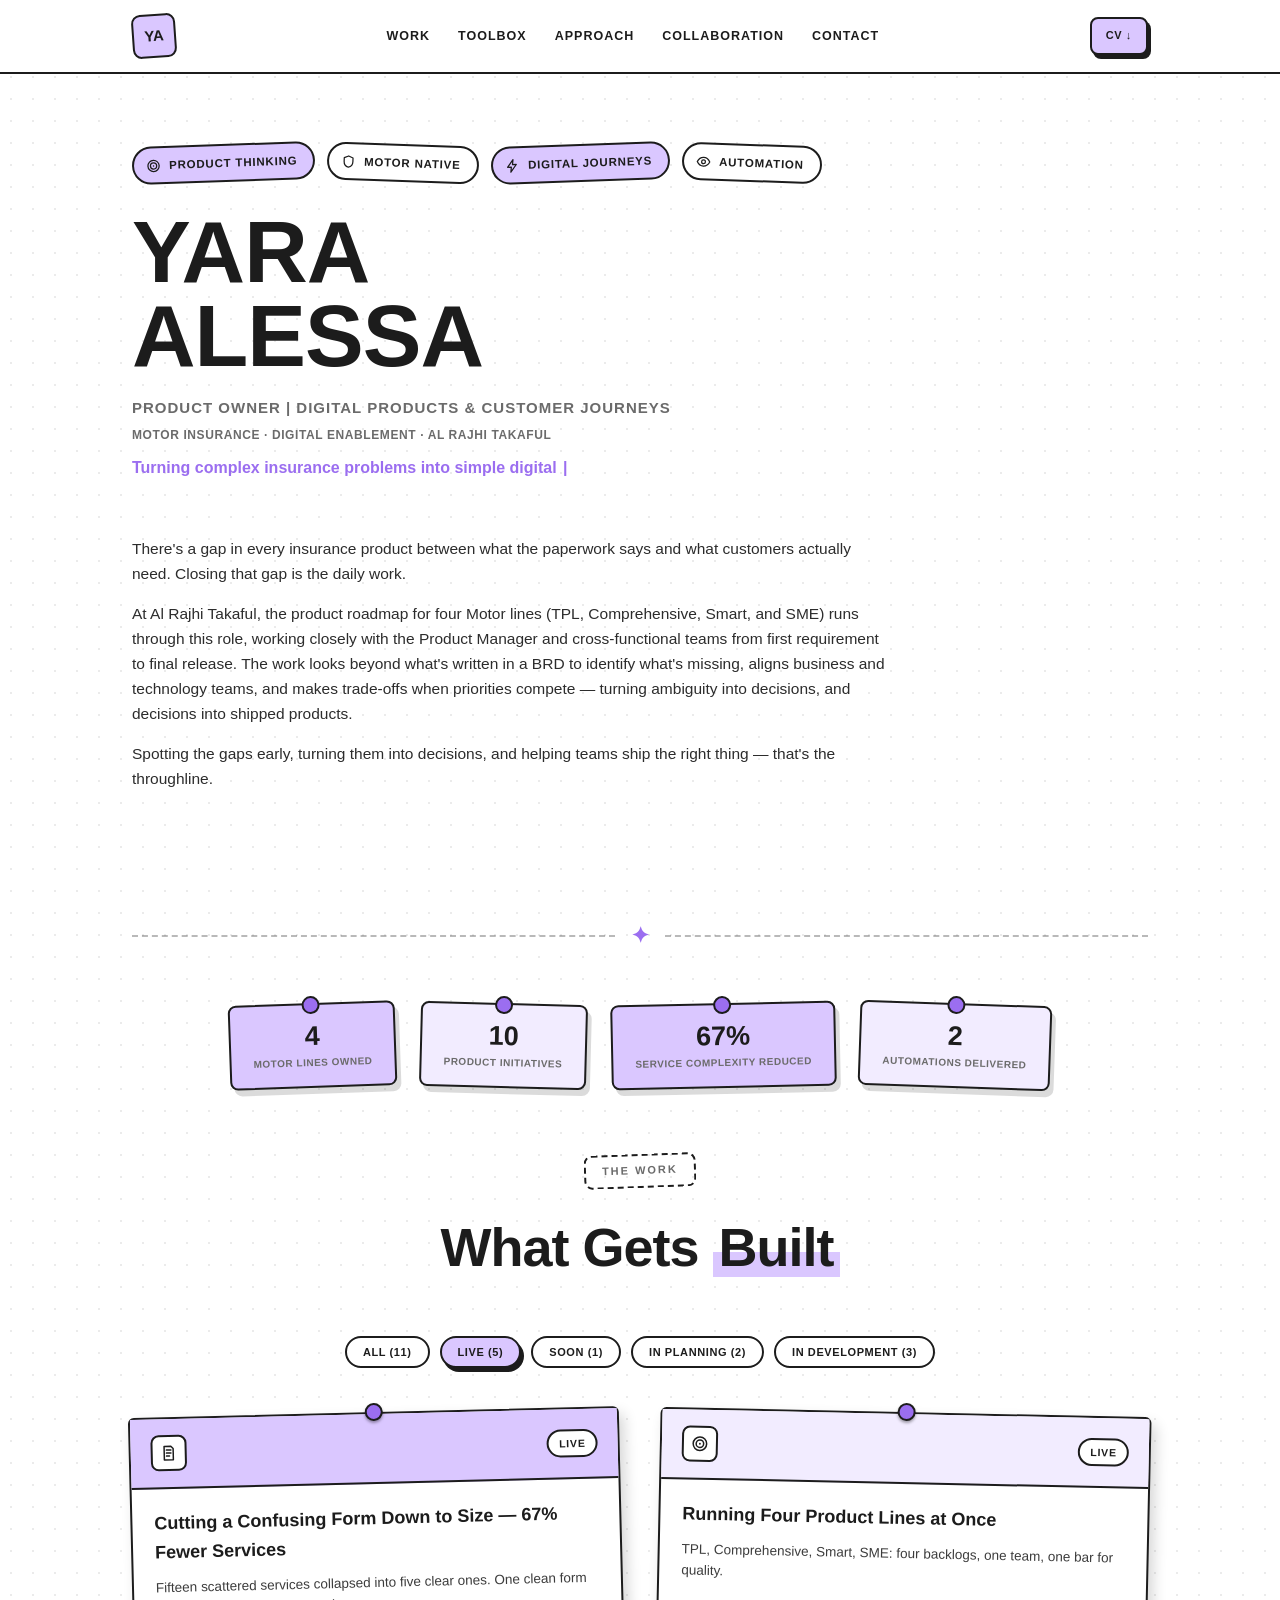
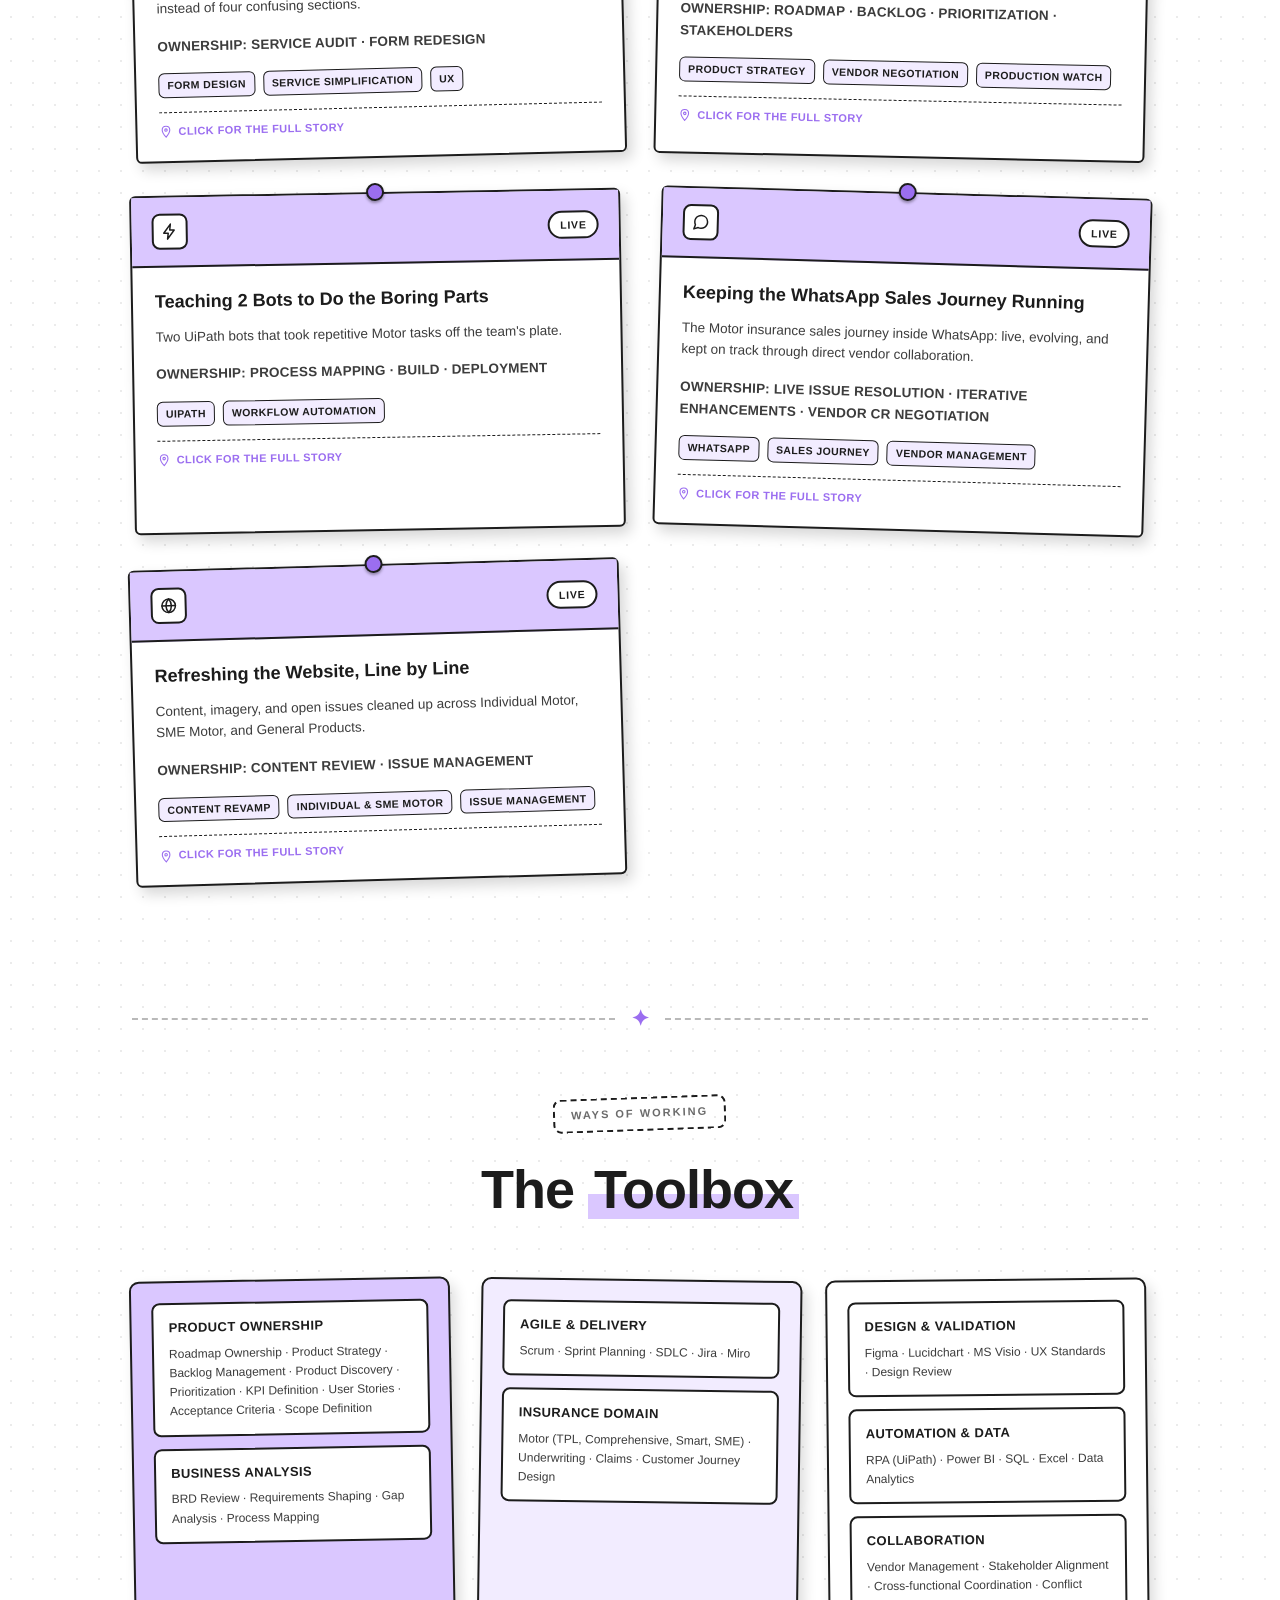
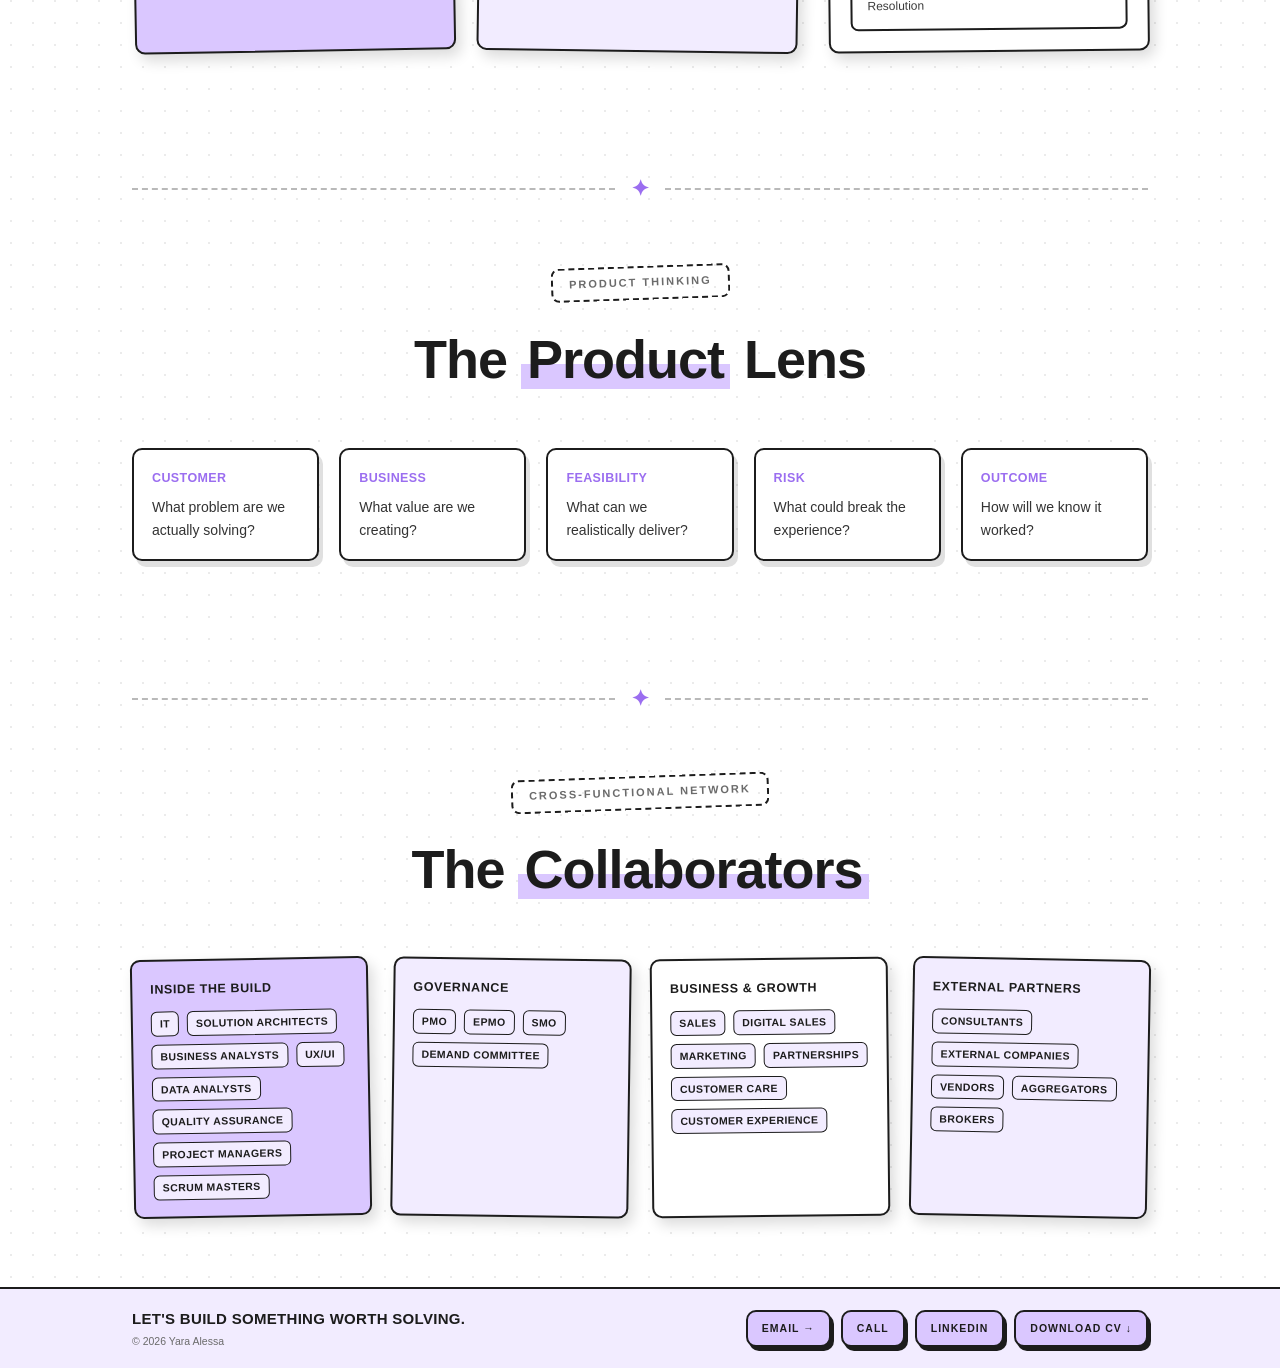
==== commit 87d1e011: "Hide hero photo section, remove now-unused photo asset The photo/monogram card is hidden via a .phot" ====
--- a/index.html
+++ b/index.html
@@ -11,17 +11,17 @@
 <meta property="og:url" content="https://yarax67.github.io/YaraAlessa_Portfolio/">
 <meta property="og:title" content="Yara Alessa | Product Owner">
 <meta property="og:description" content="Product Owner for Motor Insurance & Digital Enablement at Al Rajhi Takaful. Live and in-progress digital insurance products, customer journeys, and automation work.">
-<meta property="og:image" content="https://yarax67.github.io/YaraAlessa_Portfolio/assets/yara-photo.jpg">
+<meta property="og:image" content="https://yarax67.github.io/YaraAlessa_Portfolio/assets/apple-touch-icon.png">
 
 <meta name="twitter:card" content="summary_large_image">
 <meta name="twitter:title" content="Yara Alessa | Product Owner">
 <meta name="twitter:description" content="Product Owner for Motor Insurance & Digital Enablement at Al Rajhi Takaful.">
-<meta name="twitter:image" content="https://yarax67.github.io/YaraAlessa_Portfolio/assets/yara-photo.jpg">
+<meta name="twitter:image" content="https://yarax67.github.io/YaraAlessa_Portfolio/assets/apple-touch-icon.png">
 
 <link rel="icon" type="image/svg+xml" href="assets/favicon.svg">
 <link rel="alternate icon" href="assets/favicon-32.png">
 <link rel="apple-touch-icon" href="assets/apple-touch-icon.png">
-<link rel="stylesheet" href="css/styles.css?v=5">
+<link rel="stylesheet" href="css/styles.css?v=6">
 </head>
 <body>
 
@@ -83,7 +83,7 @@
     <div class="role-sub">Motor Insurance · Digital Enablement · Al Rajhi Takaful</div>
     <div class="tagline"><span id="taglineText"></span><span class="tagline-cursor">|</span></div>
 
-    <div class="hero-grid">
+    <div class="hero-grid photo-hidden">
       <div class="hero-text">
         <p>There's a gap in every insurance product between what the paperwork says and what customers
         actually need. Closing that gap is the daily work.</p>
@@ -95,6 +95,7 @@
         <p>Spotting the gaps early, turning them into decisions, and helping teams ship the right thing —
         that's the throughline.</p>
         </div>
+      <!-- Hidden via .photo-hidden on .hero-grid - not needed right now, kept for later -->
       <div class="monogram-card">
         <div class="tape"></div>
         <div class="pin"></div>
@@ -859,7 +860,7 @@
   </div>
 </div>
 
-<script src="js/script.js?v=5"></script>
+<script src="js/script.js?v=6"></script>
 
 </body>
 </html>
--- a/css/styles.css
+++ b/css/styles.css
@@ -118,6 +118,9 @@
   @media (prefers-reduced-motion:reduce){.tagline-cursor{animation:none;}}
 
   .hero-grid{display:grid;grid-template-columns:1.15fr 1fr;gap:48px;align-items:start;}
+  .hero-grid.photo-hidden{grid-template-columns:1fr;}
+  .hero-grid.photo-hidden .monogram-card{display:none;}
+  .hero-grid.photo-hidden .hero-text p{max-width:760px;}
   .hero-text p{font-size:15.5px;color:#2c2c2c;margin:0 0 16px;max-width:560px;}
   .hero-text p:last-of-type{margin-bottom:26px;}
 
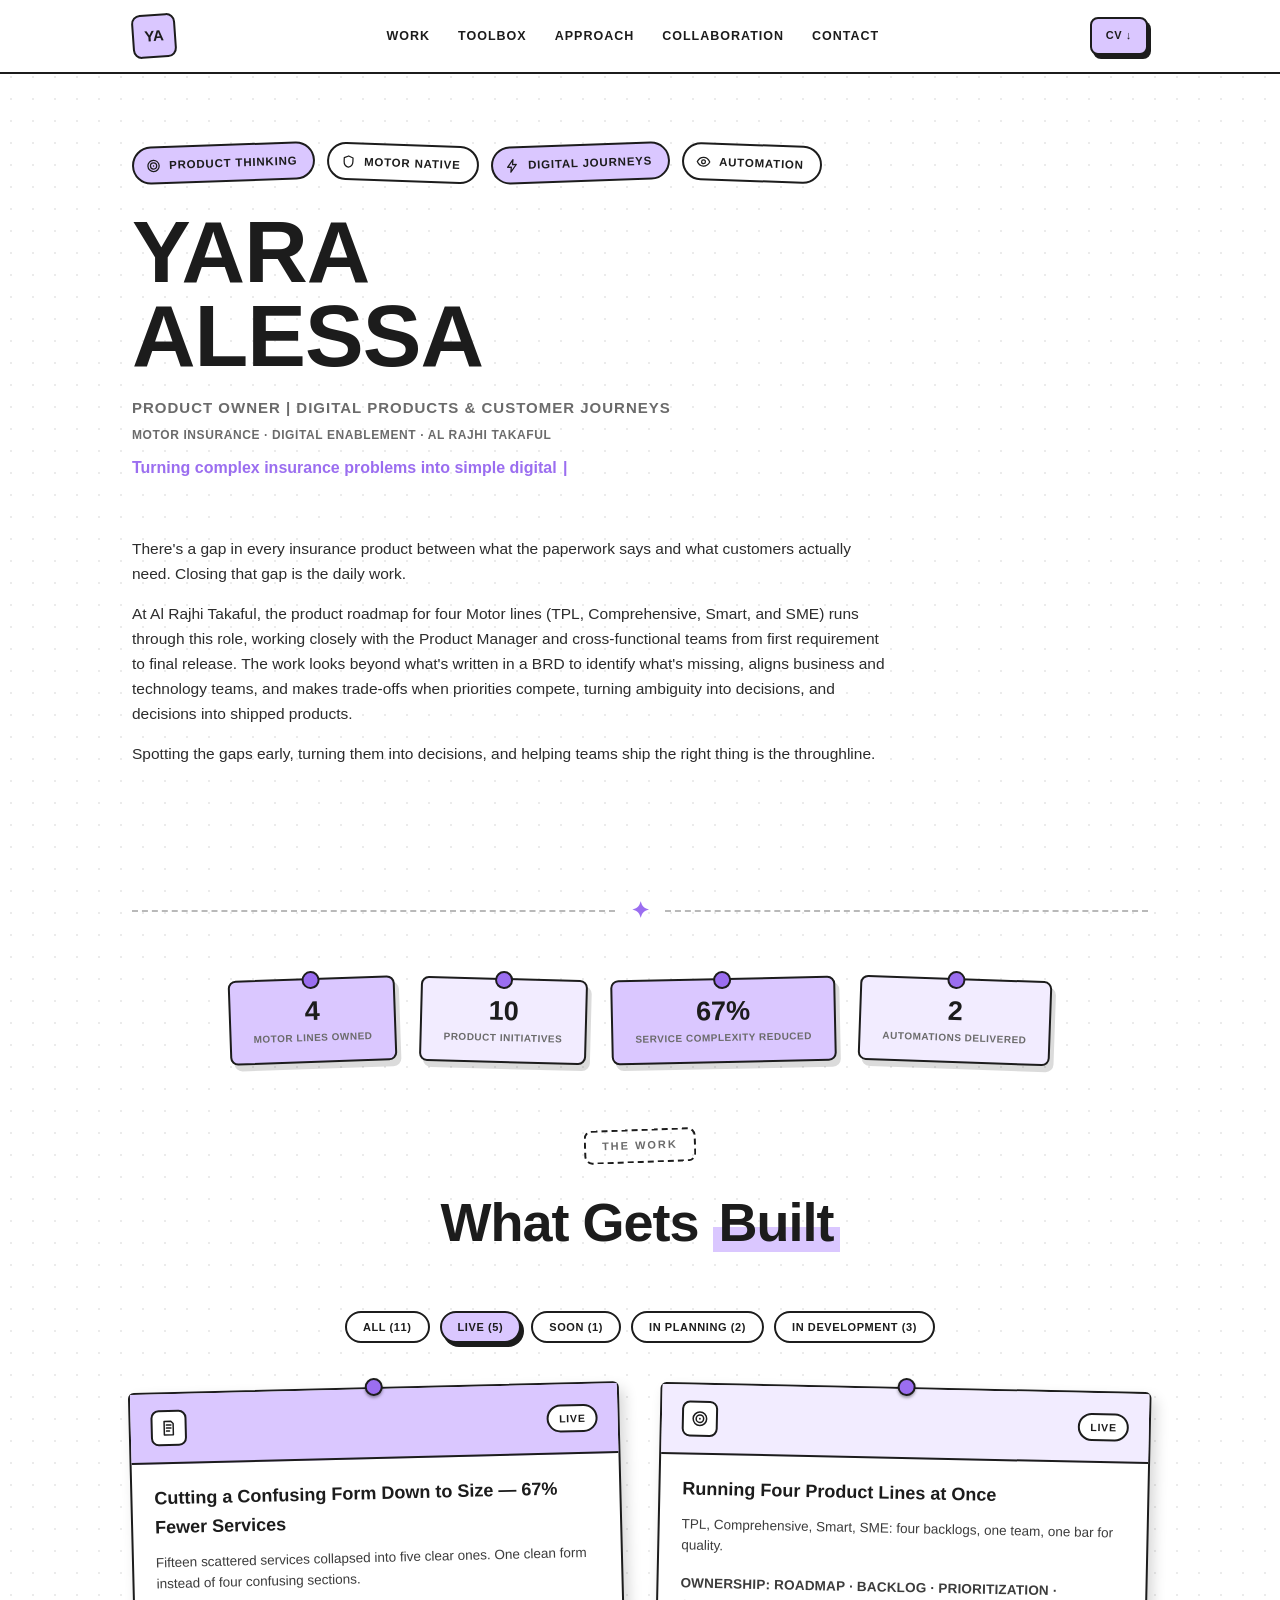
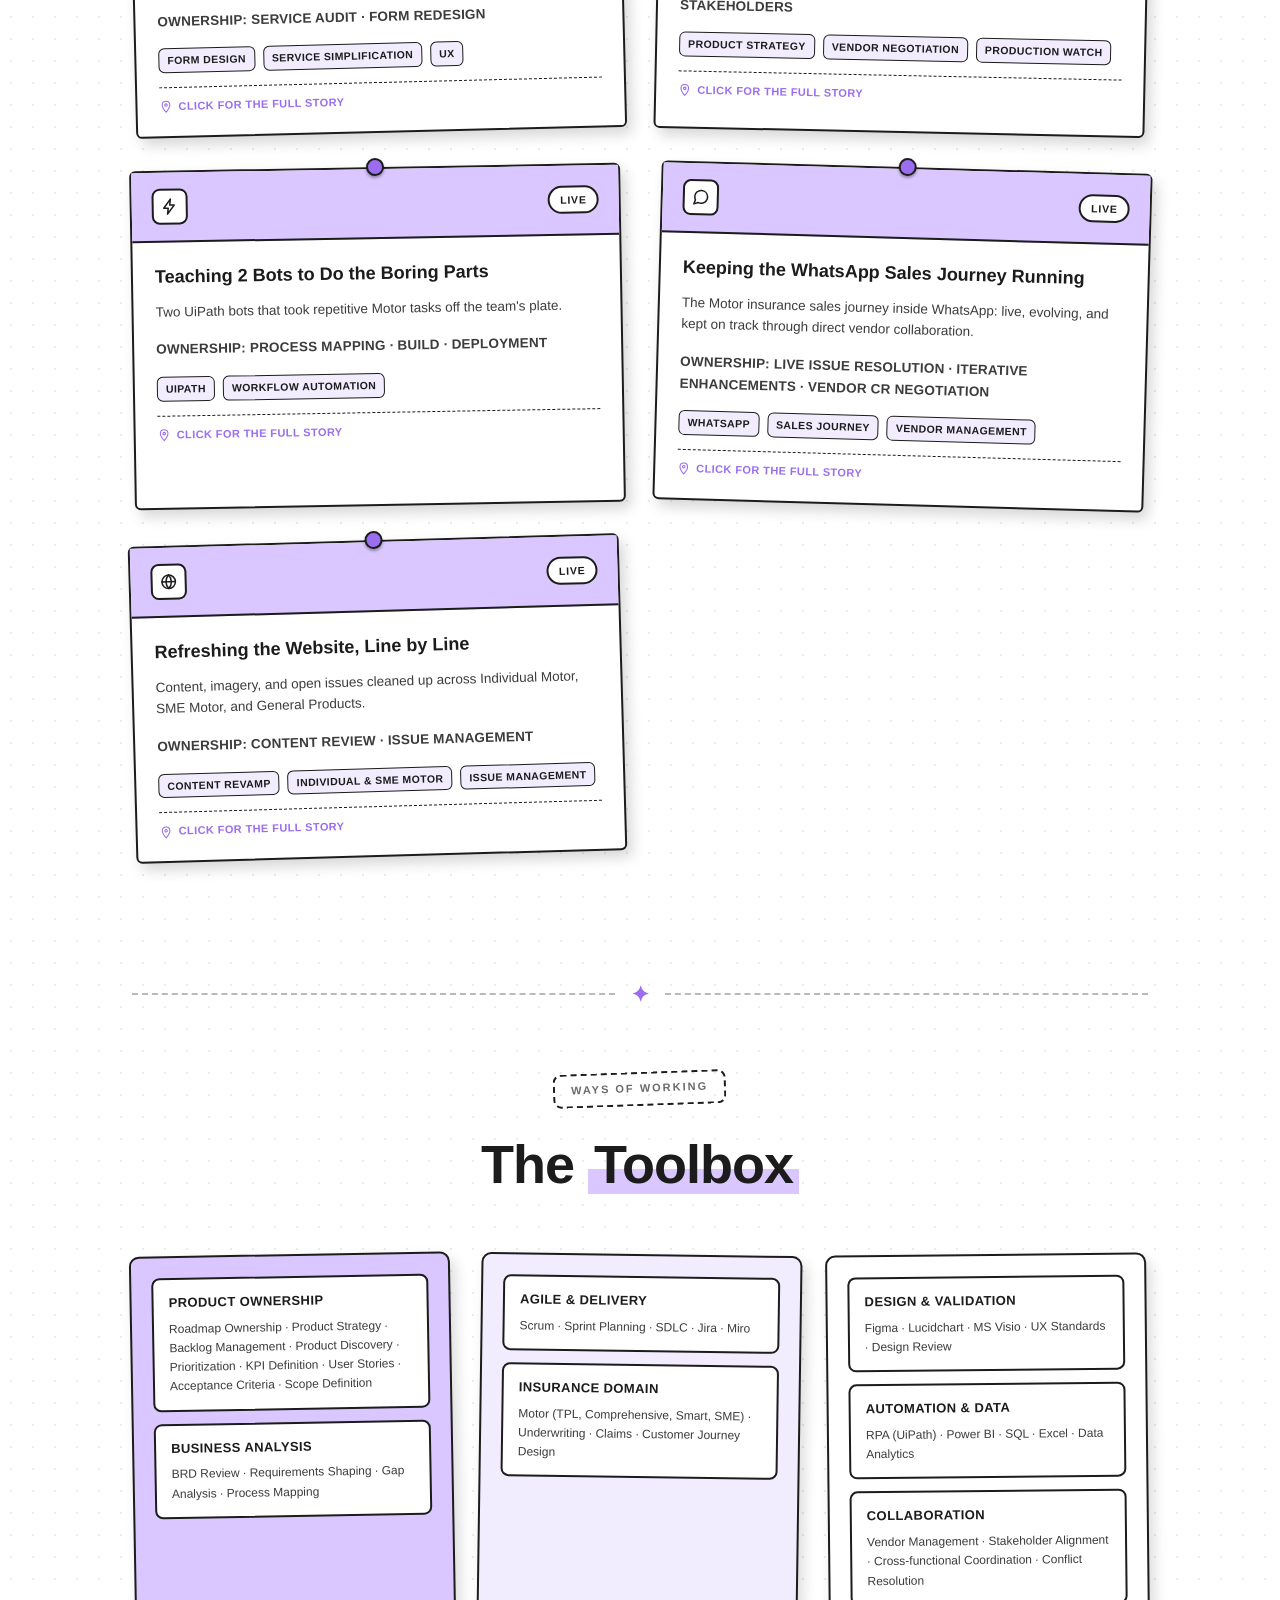
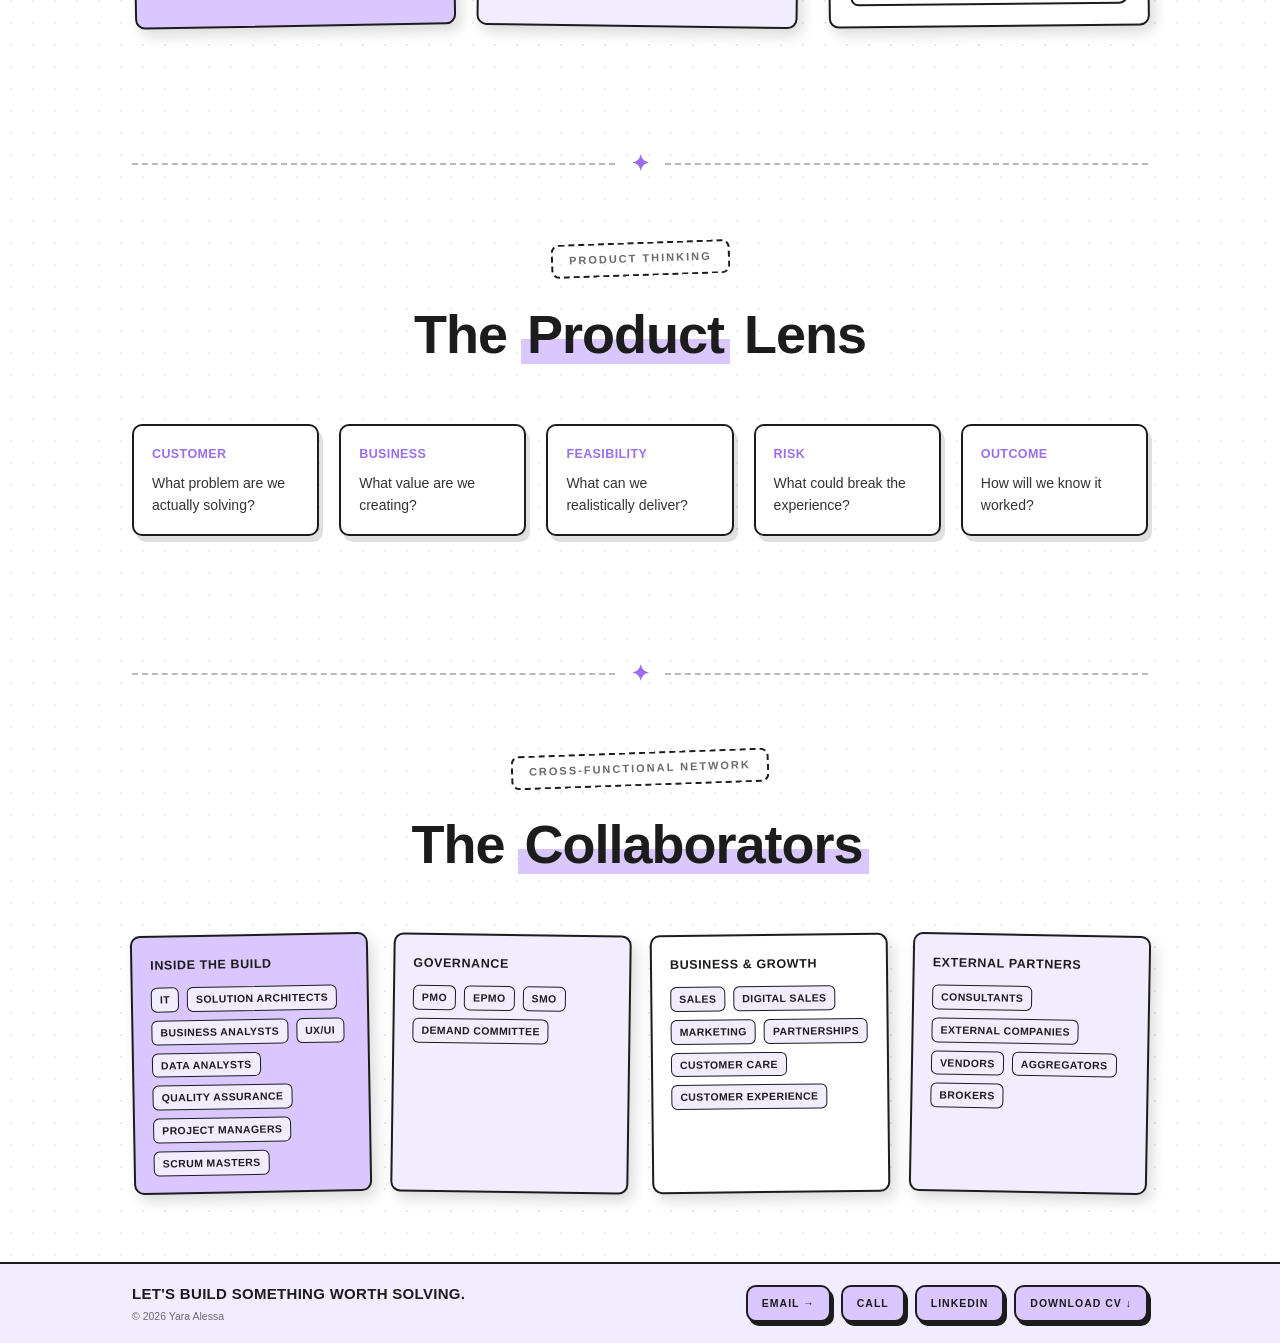
==== commit 3a3a91c5: "Remove em dashes from hero bio text Rewrites the two em-dash clauses in the hero paragraphs into pla" ====
--- a/index.html
+++ b/index.html
@@ -21,7 +21,7 @@
 <link rel="icon" type="image/svg+xml" href="assets/favicon.svg">
 <link rel="alternate icon" href="assets/favicon-32.png">
 <link rel="apple-touch-icon" href="assets/apple-touch-icon.png">
-<link rel="stylesheet" href="css/styles.css?v=6">
+<link rel="stylesheet" href="css/styles.css?v=7">
 </head>
 <body>
 
@@ -91,9 +91,9 @@
         and SME) runs through this role, working closely with the Product Manager and cross-functional
         teams from first requirement to final release. The work looks beyond what's written in a BRD to
         identify what's missing, aligns business and technology teams, and makes trade-offs when
-        priorities compete — turning ambiguity into decisions, and decisions into shipped products.</p>
-        <p>Spotting the gaps early, turning them into decisions, and helping teams ship the right thing —
-        that's the throughline.</p>
+        priorities compete, turning ambiguity into decisions, and decisions into shipped products.</p>
+        <p>Spotting the gaps early, turning them into decisions, and helping teams ship the right thing
+        is the throughline.</p>
         </div>
       <!-- Hidden via .photo-hidden on .hero-grid - not needed right now, kept for later -->
       <div class="monogram-card">
@@ -860,7 +860,7 @@
   </div>
 </div>
 
-<script src="js/script.js?v=6"></script>
+<script src="js/script.js?v=7"></script>
 
 </body>
 </html>
